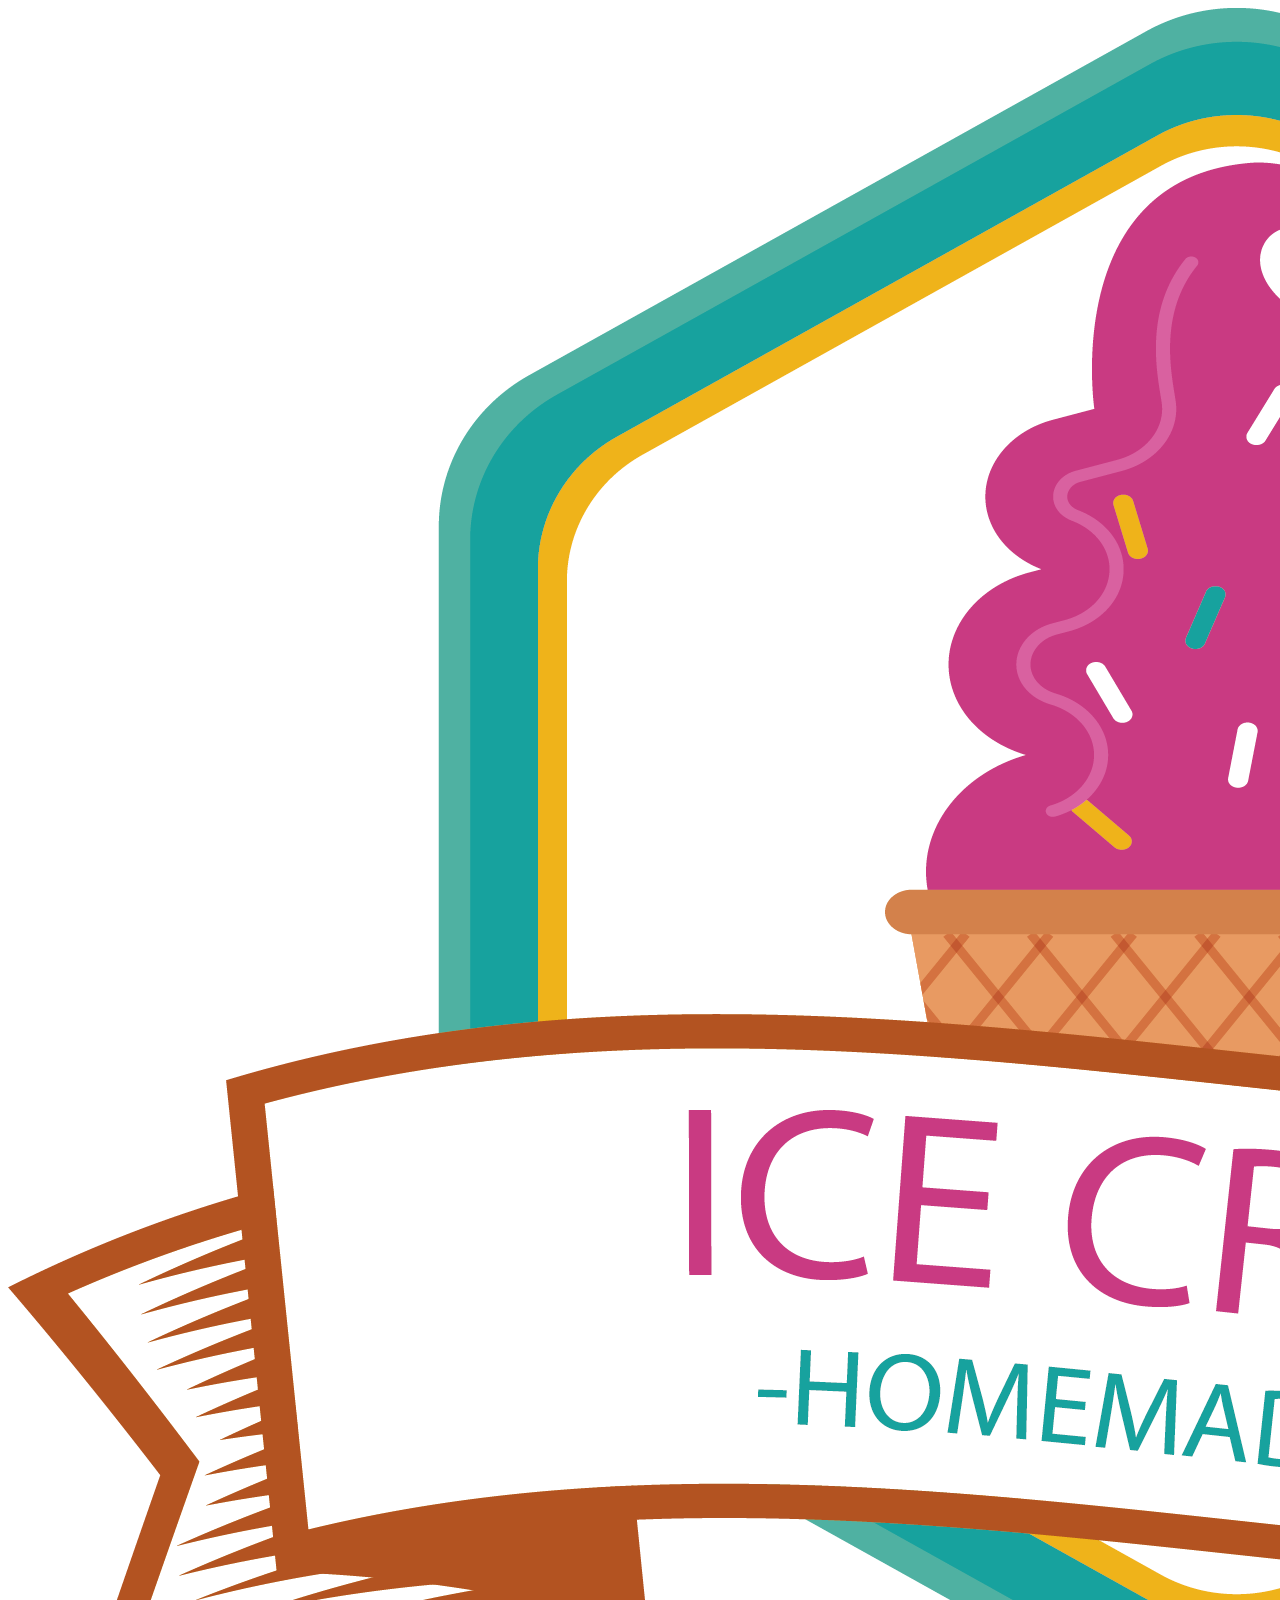
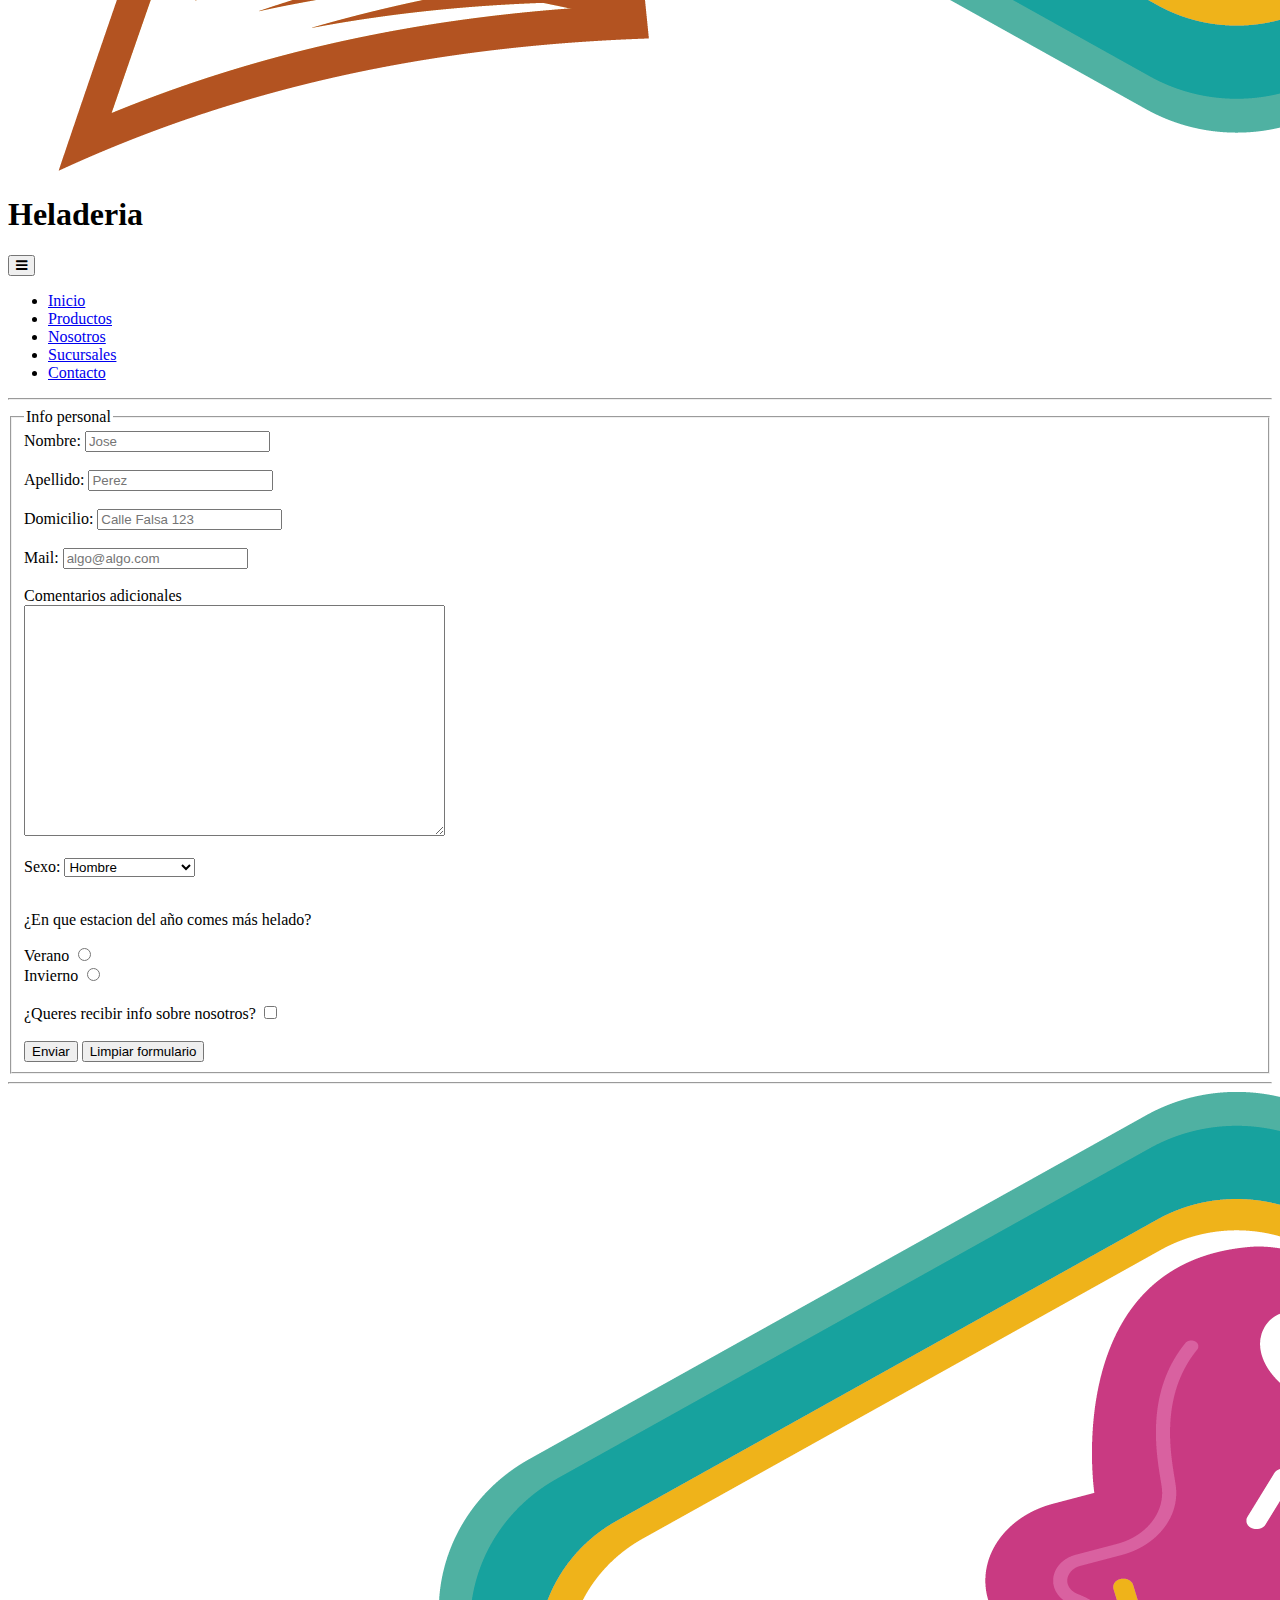
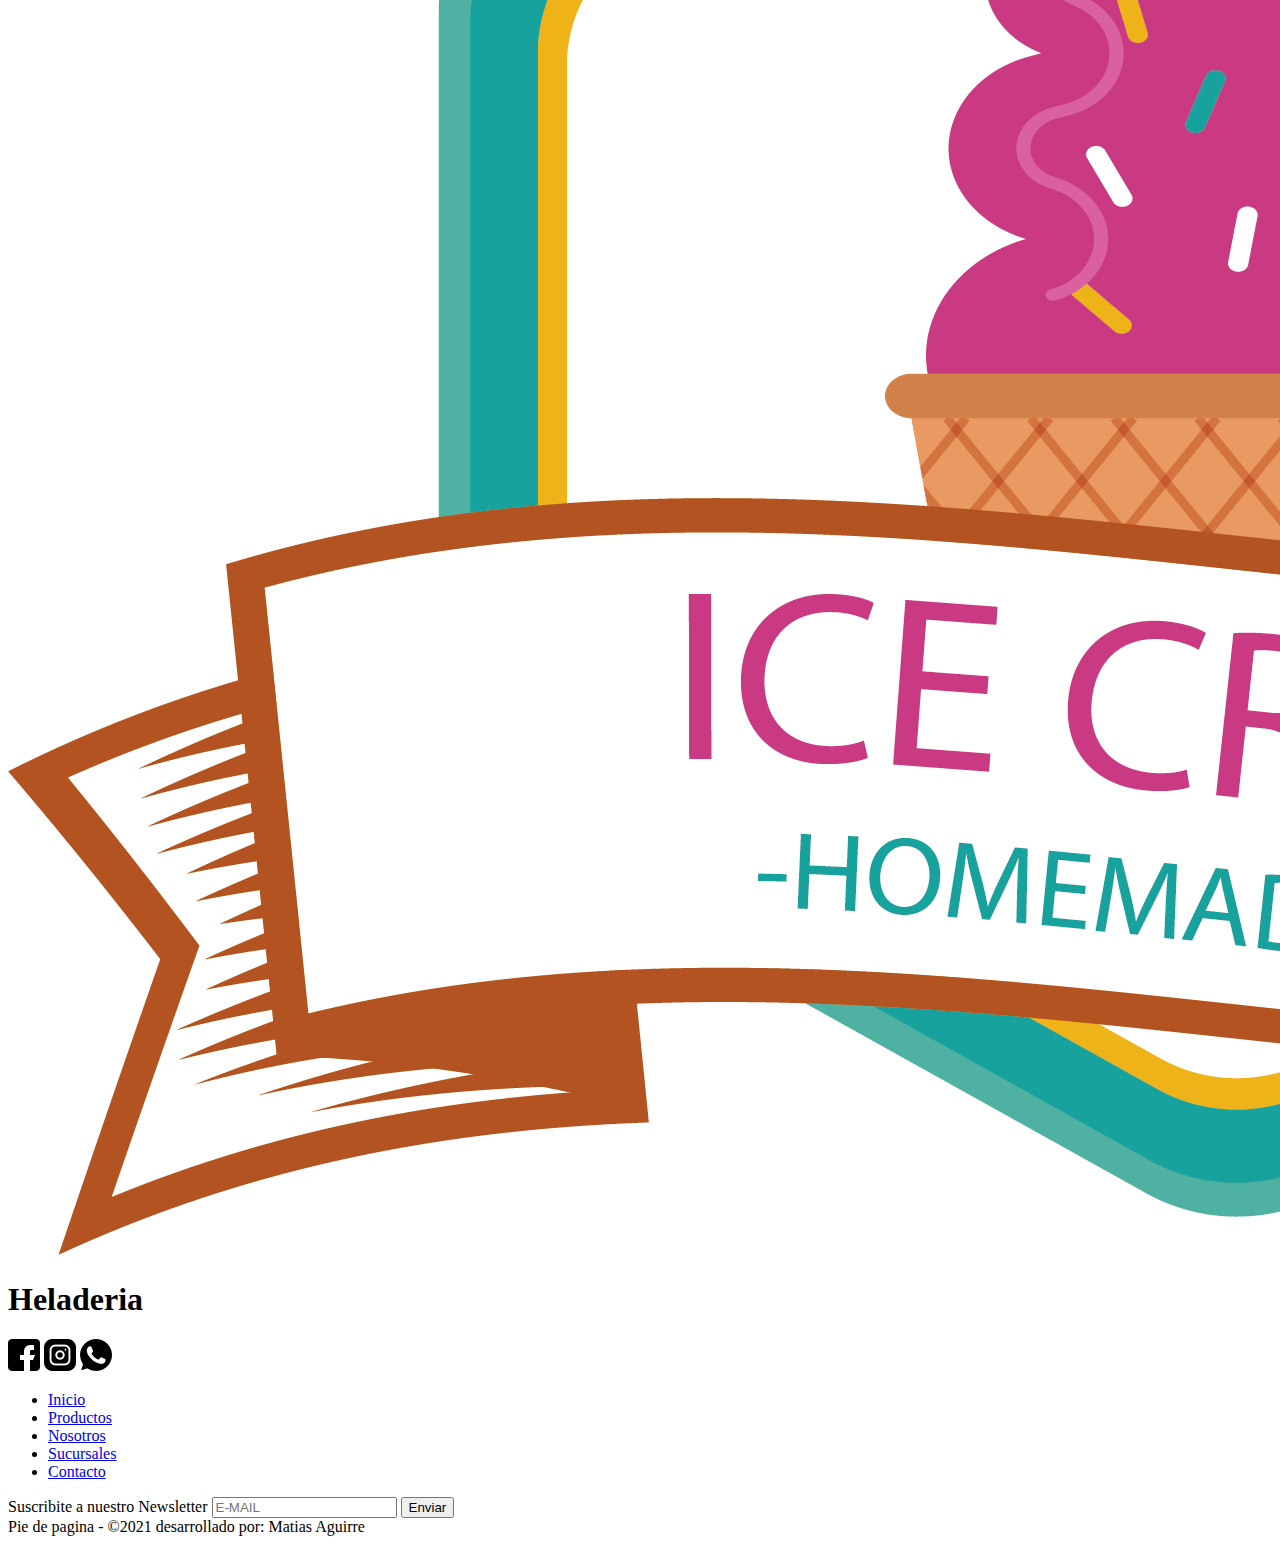
==== pages/contacto.html @ c1dc2645 "proyecto con bootstrap" ====
<!DOCTYPE html>
<html lang="es">
<head>
    <meta charset="UTF-8">
    <meta http-equiv="X-UA-Compatible" content="IE=edge">
    <meta name="viewport" content="width=device-width, initial-scale=1.0">
    <link rel="shortcut icon" href="../assets/icon.png" type="image/x-icon">
    <link rel="stylesheet" href="../styles/style.css">
    <link rel="stylesheet" href="https://maxcdn.bootstrapcdn.com/font-awesome/4.7.0/css/font-awesome.min.css">

    <title>Contacto</title>
</head>
<body>
    
    <header id="inicio">
        <div class="logo">
          <img
            src="../assets/logo_heladeria.png"
            alt="logo"
            class="cabecera__logo"
          />
          <h1 class="cabecera__titulo">Heladeria</h1>
        </div>

        <button class="botonMenu">
          <i class="fa fa-bars"></i>
        </button>
  
        <nav class="cabecera__menu">
          <ul class="cabecera__menu__lista">
            <li><a href="../index.html">Inicio</a></li>
            <li><a href="productos.html">Productos</a></li>
            <li><a href="nosotros.html">Nosotros</a></li>
            <li><a href="sucursales.html">Sucursales</a></li>
            <li><a href="contacto.html">Contacto</a></li>
          </ul>
        </nav>
      </header>
    <hr>

    <form action="">
        <Fieldset> <!--Recuadro-->
            <legend>Info personal</legend> <!--Titulo-->
            <div>
                <label for="nombre">Nombre: </label>
                <input type="text" name="nombre" placeholder="Jose"> 
            </div>
            <br>

            <div>
                <label for="apellido">Apellido: </label>
                <input type="text" name="apellido" placeholder="Perez"> 
            </div>
            <br>
        
            <div>
                <label for="domicilio">Domicilio: </label>
                <input type="text" name="domicilio" placeholder="Calle Falsa 123"> 
            </div>
            <br>

            <div>
                <label for="mail">Mail: </label>
                <input type="mail" name="mail" placeholder="algo@algo.com"> 
            </div>
            <br>
    
            <div>
                <label for="comentarios">Comentarios adicionales </label> <br>
                <textarea name="comentarios" id="" cols="50" rows="15"></textarea> 
            </div>
            <br>
    
            <div>
                <label for="">Sexo:</label>
                <select name="Sexo" id="">
                    <option value="H">Hombre</option>
                    <option value="M">Mujer</option>
                    <option value="NB">Prefiero no decirlo</option>
                </select> 
            </div>
            <br>

            </div>
            <p>¿En que estacion del año comes más helado?</p>
                <div>Verano
                    <input type="radio" name="verano" value="Verano">
                </div>
                <div>Invierno
                    <input type="radio" name="invierno" value="Invierno">
                </div>
            </div>
            <br>


            <div>¿Queres recibir info sobre nosotros?
				<input type="checkbox" name="acepta" value="1">
            </div>
            <br>

            <div>
                <input type="submit" value="Enviar">
                <input type="reset" value="Limpiar formulario">
            </div>
        </Fieldset>
        <hr>
    

        <footer class="pie">
            <div class="logo">
              <img src="../assets/logo_heladeria.png" alt="logo" class="pie__img" />
              <h1 class="pie__titulo">Heladeria</h1>
            </div>
      
            <div class="pie__redes">
              <img src="../assets/facebook.png" alt="facebook" class="imgRedes" />
              <img src="../assets/instagram.png" alt="instagram" class="imgRedes" />
              <img src="../assets/whatsapp.png" alt="wspp" class="imgRedes" />
            </div>
      
            <nav class="pie__menu">
              <ul class="pie__menu__lista">
                <li><a href="../index.html">Inicio</a></li>
                <li><a href="productos.html">Productos</a></li>
                <li><a href="nosotros.html">Nosotros</a></li>
                <li><a href="sucursales.html">Sucursales</a></li>
                <li><a href="contacto.html">Contacto</a></li>
              </ul>
            </nav>
          </footer>
      
          <div class="pie__secundario">
            <div class="pie__suscripcion">
              <span>Suscribite a nuestro Newsletter</span>
              <input type="mail" placeholder="E-MAIL" />
              <button type="submit">Enviar</button>
            </div>
            Pie de pagina - &copy;2021 desarrollado por: Matias Aguirre
          </div>
</body>
</html>
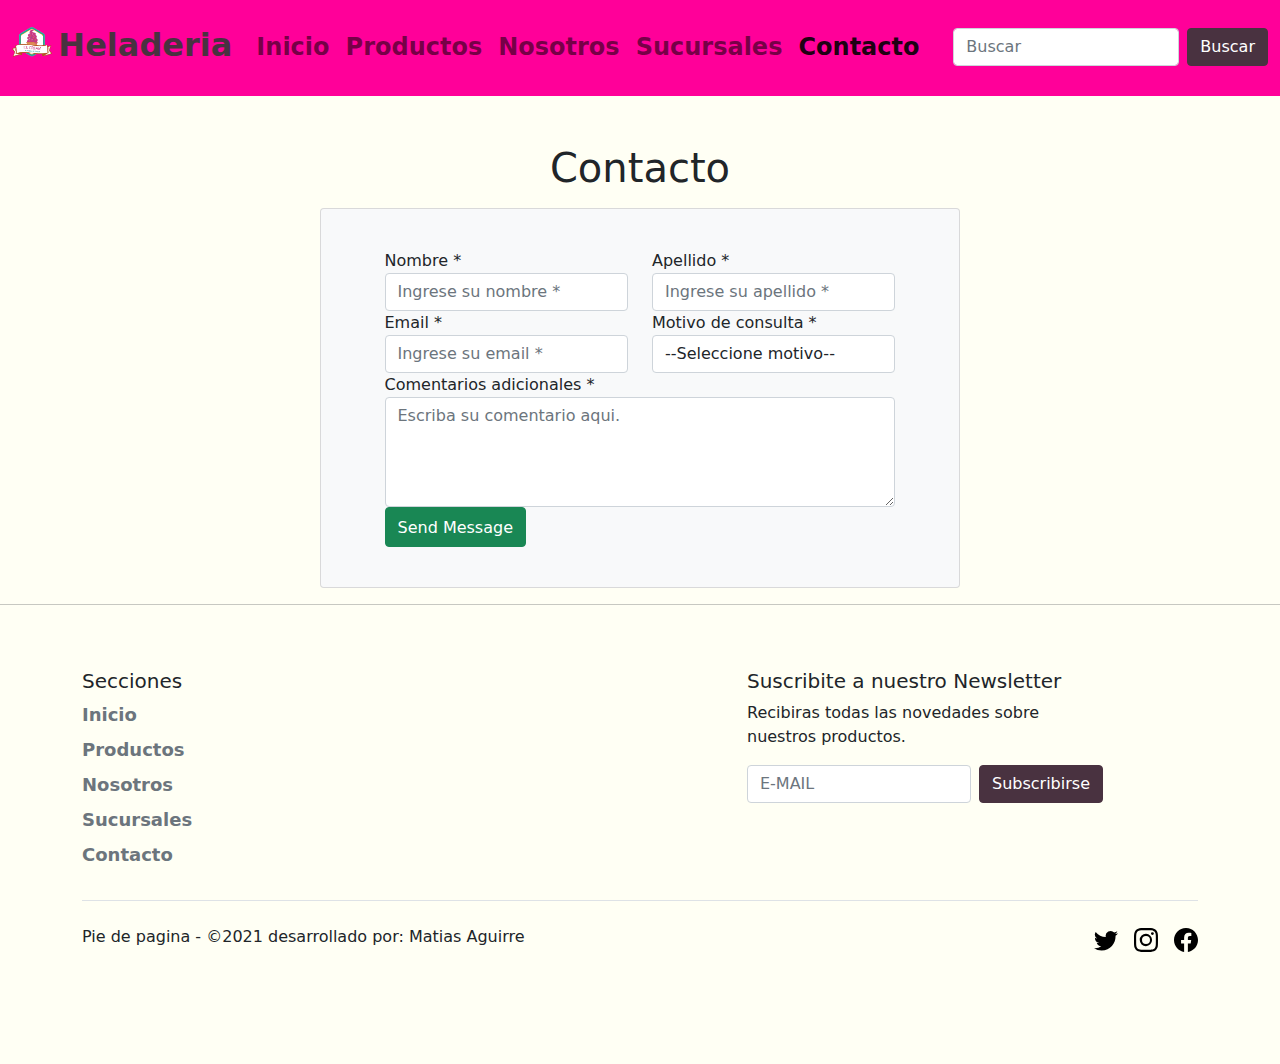
==== commit 5b08f973: "estilos en paginas secundarias para reentrega" ====
--- a/pages/contacto.html
+++ b/pages/contacto.html
@@ -1,141 +1,294 @@
 <!DOCTYPE html>
 <html lang="es">
-<head>
-    <meta charset="UTF-8">
-    <meta http-equiv="X-UA-Compatible" content="IE=edge">
-    <meta name="viewport" content="width=device-width, initial-scale=1.0">
-    <link rel="shortcut icon" href="../assets/icon.png" type="image/x-icon">
-    <link rel="stylesheet" href="../styles/style.css">
-    <link rel="stylesheet" href="https://maxcdn.bootstrapcdn.com/font-awesome/4.7.0/css/font-awesome.min.css">
-
+  <head>
+    <meta charset="UTF-8" />
+    <meta http-equiv="X-UA-Compatible" content="IE=edge" />
+    <meta name="viewport" content="width=device-width, initial-scale=1.0" />
+    <link rel="shortcut icon" href="../assets/icon.png" type="image/x-icon" />
+    <link rel="stylesheet" href="../css/estilos.css" />
     <title>Contacto</title>
-</head>
-<body>
+  </head>
+  <body>
+    <svg xmlns="http://www.w3.org/2000/svg" style="display: none">
+      <symbol id="facebook" viewBox="0 0 16 16">
+        <path
+          d="M16 8.049c0-4.446-3.582-8.05-8-8.05C3.58 0-.002 3.603-.002 8.05c0 4.017 2.926 7.347 6.75 7.951v-5.625h-2.03V8.05H6.75V6.275c0-2.017 1.195-3.131 3.022-3.131.876 0 1.791.157 1.791.157v1.98h-1.009c-.993 0-1.303.621-1.303 1.258v1.51h2.218l-.354 2.326H9.25V16c3.824-.604 6.75-3.934 6.75-7.951z"
+        ></path>
+      </symbol>
+      <symbol id="instagram" viewBox="0 0 16 16">
+        <path
+          d="M8 0C5.829 0 5.556.01 4.703.048 3.85.088 3.269.222 2.76.42a3.917 3.917 0 0 0-1.417.923A3.927 3.927 0 0 0 .42 2.76C.222 3.268.087 3.85.048 4.7.01 5.555 0 5.827 0 8.001c0 2.172.01 2.444.048 3.297.04.852.174 1.433.372 1.942.205.526.478.972.923 1.417.444.445.89.719 1.416.923.51.198 1.09.333 1.942.372C5.555 15.99 5.827 16 8 16s2.444-.01 3.298-.048c.851-.04 1.434-.174 1.943-.372a3.916 3.916 0 0 0 1.416-.923c.445-.445.718-.891.923-1.417.197-.509.332-1.09.372-1.942C15.99 10.445 16 10.173 16 8s-.01-2.445-.048-3.299c-.04-.851-.175-1.433-.372-1.941a3.926 3.926 0 0 0-.923-1.417A3.911 3.911 0 0 0 13.24.42c-.51-.198-1.092-.333-1.943-.372C10.443.01 10.172 0 7.998 0h.003zm-.717 1.442h.718c2.136 0 2.389.007 3.232.046.78.035 1.204.166 1.486.275.373.145.64.319.92.599.28.28.453.546.598.92.11.281.24.705.275 1.485.039.843.047 1.096.047 3.231s-.008 2.389-.047 3.232c-.035.78-.166 1.203-.275 1.485a2.47 2.47 0 0 1-.599.919c-.28.28-.546.453-.92.598-.28.11-.704.24-1.485.276-.843.038-1.096.047-3.232.047s-2.39-.009-3.233-.047c-.78-.036-1.203-.166-1.485-.276a2.478 2.478 0 0 1-.92-.598 2.48 2.48 0 0 1-.6-.92c-.109-.281-.24-.705-.275-1.485-.038-.843-.046-1.096-.046-3.233 0-2.136.008-2.388.046-3.231.036-.78.166-1.204.276-1.486.145-.373.319-.64.599-.92.28-.28.546-.453.92-.598.282-.11.705-.24 1.485-.276.738-.034 1.024-.044 2.515-.045v.002zm4.988 1.328a.96.96 0 1 0 0 1.92.96.96 0 0 0 0-1.92zm-4.27 1.122a4.109 4.109 0 1 0 0 8.217 4.109 4.109 0 0 0 0-8.217zm0 1.441a2.667 2.667 0 1 1 0 5.334 2.667 2.667 0 0 1 0-5.334z"
+        ></path>
+      </symbol>
+      <symbol id="twitter" viewBox="0 0 16 16">
+        <path
+          d="M5.026 15c6.038 0 9.341-5.003 9.341-9.334 0-.14 0-.282-.006-.422A6.685 6.685 0 0 0 16 3.542a6.658 6.658 0 0 1-1.889.518 3.301 3.301 0 0 0 1.447-1.817 6.533 6.533 0 0 1-2.087.793A3.286 3.286 0 0 0 7.875 6.03a9.325 9.325 0 0 1-6.767-3.429 3.289 3.289 0 0 0 1.018 4.382A3.323 3.323 0 0 1 .64 6.575v.045a3.288 3.288 0 0 0 2.632 3.218 3.203 3.203 0 0 1-.865.115 3.23 3.23 0 0 1-.614-.057 3.283 3.283 0 0 0 3.067 2.277A6.588 6.588 0 0 1 .78 13.58a6.32 6.32 0 0 1-.78-.045A9.344 9.344 0 0 0 5.026 15z"
+        ></path>
+      </symbol>
+    </svg>
+
+    <!-- INICIO HEADER -->
+    <header id="cabecera">
+      <nav
+        class="navbar navbar-expand-lg navbar-light bg-primary border-3 border-bottom border-primary"
+        id="menu"
+      >
+        <div class="container-fluid">
+          <a class="navbar-brand pb-2" href="../index.html">
+            <img
+              src="../assets/logo_heladeria.png"
+              alt="logo"
+              width="40"
+              height="34"
+              class="d-inline-block align-text-bottom mb-lg-1 pt-1"
+            />
+            <p class="d-inline fs-2 text-secondary fw-bold">Heladeria</p>
+          </a>
+          <button
+            class="navbar-toggler"
+            type="button"
+            data-bs-toggle="collapse"
+            data-bs-target="#navbarSupportedContent"
+            aria-controls="navbarSupportedContent"
+            aria-expanded="false"
+            aria-label="Toggle navigation"
+          >
+            <span class="navbar-toggler-icon"></span>
+          </button>
+          <div
+            class="collapse navbar-collapse bg-primary"
+            id="navbarSupportedContent"
+          >
+            <ul class="navbar-nav me-auto mb-2 mb-lg-0">
+              <li class="nav-item">
+                <a class="nav-link" aria-current="page" href="../index.html"
+                  >Inicio</a
+                >
+              </li>
+              <li class="nav-item">
+                <a class="nav-link" href="productos.html">Productos</a>
+              </li>
+              <li class="nav-item">
+                <a class="nav-link" href="nosotros.html">Nosotros</a>
+              </li>
+              <li class="nav-item">
+                <a class="nav-link" href="sucursales.html">Sucursales</a>
+              </li>
+              <li class="nav-item">
+                <a class="nav-link active" href="contacto.html">Contacto</a>
+              </li>
+            </ul>
+            <form class="d-flex">
+              <input
+                class="form-control me-2"
+                type="Buscar"
+                placeholder="Buscar"
+                aria-label="Buscar"
+              />
+              <button class="btn btn-secondary" type="submit">Buscar</button>
+            </form>
+          </div>
+        </div>
+      </nav>
+    </header>
+    <!-- FIN HEADER -->
+
+    <div class="container">
+      <div class="text-center mt-5">
+        <h1>Contacto</h1>
+      </div>
+      <div class="row">
+        <div class="col-lg-7 mx-auto">
+          <div class="card mt-2 mx-auto p-4 bg-light">
+            <div class="card-body bg-light">
+              <div class="container">
+                <form id="contact-form" role="form">
+                  <div class="controls">
+                    <div class="row">
+                      <div class="col-md-6">
+                        <div class="form-group">
+                          <label for="form_name">Nombre *</label>
+                          <input
+                            type="text"
+                            name="name"
+                            class="form-control"
+                            placeholder="Ingrese su nombre *"
+                            required="required"
+                            data-error="Nombre es requerido."
+                          />
+                        </div>
+                      </div>
+                      <div class="col-md-6">
+                        <div class="form-group">
+                          <label for="form_lastname">Apellido *</label>
+                          <input
+                            type="text"
+                            name="surname"
+                            class="form-control"
+                            placeholder="Ingrese su apellido *"
+                            required="required"
+                            data-error="Apellido es requerido."
+                          />
+                        </div>
+                      </div>
+                    </div>
+                    <div class="row">
+                      <div class="col-md-6">
+                        <div class="form-group">
+                          <label for="form_email">Email *</label>
+                          <input
+                            type="email"
+                            name="email"
+                            class="form-control"
+                            placeholder="Ingrese su email *"
+                            required="required"
+                            data-error="Email valido es requerido."
+                          />
+                        </div>
+                      </div>
+                      <div class="col-md-6">
+                        <div class="form-group">
+                          <label for="form_need"
+                            >Motivo de consulta *</label
+                          >
+                          <select
+                            name="need"
+                            class="form-control"
+                            required="required"
+                            data-error="Espicifique el motivo de su consulta."
+                          >
+                            <option value="" selected disabled>
+                              --Seleccione motivo--
+                            </option>
+                            <option>Productos</option>
+                            <option>Reclamos</option>
+                            <option>Comentarios sobre los productos</option>
+                            <option>Other</option>
+                          </select>
+                        </div>
+                      </div>
+                    </div>
+                    <div class="row">
+                      <div class="col-md-12">
+                        <div class="form-group">
+                          <label for="form_message">Comentarios adicionales *</label>
+                          <textarea
+                            name="message"
+                            class="form-control"
+                            placeholder="Escriba su comentario aqui."
+                            rows="4"
+                            required="required"
+                            data-error="Por favor, deje su mensaje."
+                          ></textarea>
+                        </div>
+                      </div>
+                      <div class="col-md-12">
+                        <input
+                          type="submit"
+                          class="btn btn-success btn-send pt-2 btn-block"
+                          value="Send Message"
+                        />
+                      </div>
+                    </div>
+                  </div>
+                </form>
+              </div>
+            </div>
+          </div>
+          <!-- /.8 -->
+        </div>
+        <!-- /.row-->
+      </div>
+    </div>
     
-    <header id="inicio">
-        <div class="logo">
-          <img
-            src="../assets/logo_heladeria.png"
-            alt="logo"
-            class="cabecera__logo"
-          />
-          <h1 class="cabecera__titulo">Heladeria</h1>
-        </div>
-
-        <button class="botonMenu">
-          <i class="fa fa-bars"></i>
-        </button>
-  
-        <nav class="cabecera__menu">
-          <ul class="cabecera__menu__lista">
-            <li><a href="../index.html">Inicio</a></li>
-            <li><a href="productos.html">Productos</a></li>
-            <li><a href="nosotros.html">Nosotros</a></li>
-            <li><a href="sucursales.html">Sucursales</a></li>
-            <li><a href="contacto.html">Contacto</a></li>
+    <hr>
+
+    <!-- INICIO FOOTER -->
+    <div class="container">
+      <footer class="py-5" id="pie">
+        <div class="row">
+          <div class="col-6">
+            <h5>Secciones</h5>
+            <ul class="nav flex-column">
+              <li class="nav-item mb-2">
+                <a href="../index.html" class="nav-link p-0 text-muted"
+                  >Inicio</a
+                >
+              </li>
+              <li class="nav-item mb-2">
+                <a href="productos.html" class="nav-link p-0 text-muted"
+                  >Productos</a
+                >
+              </li>
+              <li class="nav-item mb-2">
+                <a href="nosotros.html" class="nav-link p-0 text-muted"
+                  >Nosotros</a
+                >
+              </li>
+              <li class="nav-item mb-2">
+                <a href="sucursales.html" class="nav-link p-0 text-muted"
+                  >Sucursales</a
+                >
+              </li>
+              <li class="nav-item mb-2">
+                <a href="contacto.html" class="nav-link p-0 text-muted"
+                  >Contacto</a
+                >
+              </li>
+            </ul>
+          </div>
+
+          <div class="col-4 offset-1">
+            <form>
+              <h5>Suscribite a nuestro Newsletter</h5>
+              <p>Recibiras todas las novedades sobre nuestros productos.</p>
+              <div class="d-flex w-100 gap-2">
+                <label for="newsletter1" class="visually-hidden"
+                  >Email address</label
+                >
+                <input
+                  id="newsletter1"
+                  type="text"
+                  class="form-control"
+                  placeholder="E-MAIL"
+                />
+                <button class="btn btn-secondary" type="button">
+                  Subscribirse
+                </button>
+              </div>
+            </form>
+          </div>
+        </div>
+
+        <div class="d-flex justify-content-between py-4 my-4 border-top">
+          <p>Pie de pagina - &copy;2021 desarrollado por: Matias Aguirre</p>
+
+          <ul class="list-unstyled d-flex">
+            <li class="ms-3">
+              <a class="link-dark" href="#"
+                ><svg class="bi" width="24" height="24">
+                  <use xlink:href="#twitter" /></svg
+              ></a>
+            </li>
+            <li class="ms-3">
+              <a class="link-dark" href="#"
+                ><svg class="bi" width="24" height="24">
+                  <use xlink:href="#instagram" /></svg
+              ></a>
+            </li>
+            <li class="ms-3">
+              <a class="link-dark" href="#"
+                ><svg class="bi" width="24" height="24">
+                  <use xlink:href="#facebook" /></svg
+              ></a>
+            </li>
           </ul>
-        </nav>
-      </header>
-    <hr>
-
-    <form action="">
-        <Fieldset> <!--Recuadro-->
-            <legend>Info personal</legend> <!--Titulo-->
-            <div>
-                <label for="nombre">Nombre: </label>
-                <input type="text" name="nombre" placeholder="Jose"> 
-            </div>
-            <br>
-
-            <div>
-                <label for="apellido">Apellido: </label>
-                <input type="text" name="apellido" placeholder="Perez"> 
-            </div>
-            <br>
-        
-            <div>
-                <label for="domicilio">Domicilio: </label>
-                <input type="text" name="domicilio" placeholder="Calle Falsa 123"> 
-            </div>
-            <br>
-
-            <div>
-                <label for="mail">Mail: </label>
-                <input type="mail" name="mail" placeholder="algo@algo.com"> 
-            </div>
-            <br>
-    
-            <div>
-                <label for="comentarios">Comentarios adicionales </label> <br>
-                <textarea name="comentarios" id="" cols="50" rows="15"></textarea> 
-            </div>
-            <br>
-    
-            <div>
-                <label for="">Sexo:</label>
-                <select name="Sexo" id="">
-                    <option value="H">Hombre</option>
-                    <option value="M">Mujer</option>
-                    <option value="NB">Prefiero no decirlo</option>
-                </select> 
-            </div>
-            <br>
-
-            </div>
-            <p>¿En que estacion del año comes más helado?</p>
-                <div>Verano
-                    <input type="radio" name="verano" value="Verano">
-                </div>
-                <div>Invierno
-                    <input type="radio" name="invierno" value="Invierno">
-                </div>
-            </div>
-            <br>
-
-
-            <div>¿Queres recibir info sobre nosotros?
-				<input type="checkbox" name="acepta" value="1">
-            </div>
-            <br>
-
-            <div>
-                <input type="submit" value="Enviar">
-                <input type="reset" value="Limpiar formulario">
-            </div>
-        </Fieldset>
-        <hr>
-    
-
-        <footer class="pie">
-            <div class="logo">
-              <img src="../assets/logo_heladeria.png" alt="logo" class="pie__img" />
-              <h1 class="pie__titulo">Heladeria</h1>
-            </div>
-      
-            <div class="pie__redes">
-              <img src="../assets/facebook.png" alt="facebook" class="imgRedes" />
-              <img src="../assets/instagram.png" alt="instagram" class="imgRedes" />
-              <img src="../assets/whatsapp.png" alt="wspp" class="imgRedes" />
-            </div>
-      
-            <nav class="pie__menu">
-              <ul class="pie__menu__lista">
-                <li><a href="../index.html">Inicio</a></li>
-                <li><a href="productos.html">Productos</a></li>
-                <li><a href="nosotros.html">Nosotros</a></li>
-                <li><a href="sucursales.html">Sucursales</a></li>
-                <li><a href="contacto.html">Contacto</a></li>
-              </ul>
-            </nav>
-          </footer>
-      
-          <div class="pie__secundario">
-            <div class="pie__suscripcion">
-              <span>Suscribite a nuestro Newsletter</span>
-              <input type="mail" placeholder="E-MAIL" />
-              <button type="submit">Enviar</button>
-            </div>
-            Pie de pagina - &copy;2021 desarrollado por: Matias Aguirre
-          </div>
-</body>
-</html>+        </div>
+      </footer>
+    </div>
+
+    <!-- FIN FOOTER -->
+
+    <script src="../lib/Bootstrap/dist/js/bootstrap.min.js"></script>
+  </body>
+</html>
--- a/css/estilos.css
+++ b/css/estilos.css
@@ -0,0 +1,12175 @@
+@charset "UTF-8";
+/* CAMBIO DE VARIABLES ORIGINALES DE BOOTSTRAP*/
+/* FIN CAMBIO DE VARIABLES ORIGINALES DE BOOTSTRAP*/
+/*!
+ * Bootstrap v5.1.3 (https://getbootstrap.com/)
+ * Copyright 2011-2021 The Bootstrap Authors
+ * Copyright 2011-2021 Twitter, Inc.
+ * Licensed under MIT (https://github.com/twbs/bootstrap/blob/main/LICENSE)
+ */
+@import url("https://fonts.googleapis.com/css2?family=Anton&display=swap");
+@import url("https://fonts.googleapis.com/css2?family=Josefin+Sans:ital,wght@1,100&display=swap");
+@import url("https://fonts.googleapis.com/css?family=Special+Elite");
+:root {
+  --bs-blue: #0d6efd;
+  --bs-indigo: #6610f2;
+  --bs-purple: #6f42c1;
+  --bs-pink: #d63384;
+  --bs-red: #dc3545;
+  --bs-orange: #fd7e14;
+  --bs-yellow: #ffc107;
+  --bs-green: #198754;
+  --bs-teal: #20c997;
+  --bs-cyan: #0dcaf0;
+  --bs-white: #fff;
+  --bs-gray: #6c757d;
+  --bs-gray-dark: #343a40;
+  --bs-gray-100: #f8f9fa;
+  --bs-gray-200: #e9ecef;
+  --bs-gray-300: #dee2e6;
+  --bs-gray-400: #ced4da;
+  --bs-gray-500: #adb5bd;
+  --bs-gray-600: #6c757d;
+  --bs-gray-700: #495057;
+  --bs-gray-800: #343a40;
+  --bs-gray-900: #212529;
+  --bs-primary: #ff0099;
+  --bs-secondary: #493240;
+  --bs-success: #198754;
+  --bs-info: #0dcaf0;
+  --bs-warning: #ffc107;
+  --bs-danger: #dc3545;
+  --bs-light: #f8f9fa;
+  --bs-dark: #212529;
+  --bs-primary-rgb: 255, 0, 153;
+  --bs-secondary-rgb: 73, 50, 64;
+  --bs-success-rgb: 25, 135, 84;
+  --bs-info-rgb: 13, 202, 240;
+  --bs-warning-rgb: 255, 193, 7;
+  --bs-danger-rgb: 220, 53, 69;
+  --bs-light-rgb: 248, 249, 250;
+  --bs-dark-rgb: 33, 37, 41;
+  --bs-white-rgb: 255, 255, 255;
+  --bs-black-rgb: 0, 0, 0;
+  --bs-body-color-rgb: 33, 37, 41;
+  --bs-body-bg-rgb: 255, 255, 255;
+  --bs-font-sans-serif: system-ui, -apple-system, "Segoe UI", Roboto, "Helvetica Neue", Arial, "Noto Sans", "Liberation Sans", sans-serif, "Apple Color Emoji", "Segoe UI Emoji", "Segoe UI Symbol", "Noto Color Emoji";
+  --bs-font-monospace: SFMono-Regular, Menlo, Monaco, Consolas, "Liberation Mono", "Courier New", monospace;
+  --bs-gradient: linear-gradient(180deg, rgba(255, 255, 255, 0.15), rgba(255, 255, 255, 0));
+  --bs-body-font-family: var(--bs-font-sans-serif);
+  --bs-body-font-size: 1rem;
+  --bs-body-font-weight: 400;
+  --bs-body-line-height: 1.5;
+  --bs-body-color: #212529;
+  --bs-body-bg: #fff;
+}
+
+*,
+*::before,
+*::after {
+  -webkit-box-sizing: border-box;
+          box-sizing: border-box;
+}
+
+@media (prefers-reduced-motion: no-preference) {
+  :root {
+    scroll-behavior: smooth;
+  }
+}
+
+body {
+  margin: 0;
+  font-family: var(--bs-body-font-family);
+  font-size: var(--bs-body-font-size);
+  font-weight: var(--bs-body-font-weight);
+  line-height: var(--bs-body-line-height);
+  color: var(--bs-body-color);
+  text-align: var(--bs-body-text-align);
+  background-color: var(--bs-body-bg);
+  -webkit-text-size-adjust: 100%;
+  -webkit-tap-highlight-color: rgba(0, 0, 0, 0);
+}
+
+hr {
+  margin: 1rem 0;
+  color: inherit;
+  background-color: currentColor;
+  border: 0;
+  opacity: 0.25;
+}
+
+hr:not([size]) {
+  height: 1px;
+}
+
+h1, .h1, h2, .h2, h3, .h3, h4, .h4, h5, .h5, h6, .h6 {
+  margin-top: 0;
+  margin-bottom: 0.5rem;
+  font-weight: 500;
+  line-height: 1.2;
+}
+
+h1, .h1 {
+  font-size: calc(1.375rem + 1.5vw);
+}
+
+@media (min-width: 1200px) {
+  h1, .h1 {
+    font-size: 2.5rem;
+  }
+}
+
+h2, .h2 {
+  font-size: calc(1.325rem + 0.9vw);
+}
+
+@media (min-width: 1200px) {
+  h2, .h2 {
+    font-size: 2rem;
+  }
+}
+
+h3, .h3 {
+  font-size: calc(1.3rem + 0.6vw);
+}
+
+@media (min-width: 1200px) {
+  h3, .h3 {
+    font-size: 1.75rem;
+  }
+}
+
+h4, .h4 {
+  font-size: calc(1.275rem + 0.3vw);
+}
+
+@media (min-width: 1200px) {
+  h4, .h4 {
+    font-size: 1.5rem;
+  }
+}
+
+h5, .h5 {
+  font-size: 1.25rem;
+}
+
+h6, .h6 {
+  font-size: 1rem;
+}
+
+p {
+  margin-top: 0;
+  margin-bottom: 1rem;
+}
+
+abbr[title],
+abbr[data-bs-original-title] {
+  -webkit-text-decoration: underline dotted;
+          text-decoration: underline dotted;
+  cursor: help;
+  text-decoration-skip-ink: none;
+}
+
+address {
+  margin-bottom: 1rem;
+  font-style: normal;
+  line-height: inherit;
+}
+
+ol,
+ul {
+  padding-left: 2rem;
+}
+
+ol,
+ul,
+dl {
+  margin-top: 0;
+  margin-bottom: 1rem;
+}
+
+ol ol,
+ul ul,
+ol ul,
+ul ol {
+  margin-bottom: 0;
+}
+
+dt {
+  font-weight: 700;
+}
+
+dd {
+  margin-bottom: .5rem;
+  margin-left: 0;
+}
+
+blockquote {
+  margin: 0 0 1rem;
+}
+
+b,
+strong {
+  font-weight: bolder;
+}
+
+small, .small {
+  font-size: 0.875em;
+}
+
+mark, .mark {
+  padding: 0.2em;
+  background-color: #fcf8e3;
+}
+
+sub,
+sup {
+  position: relative;
+  font-size: 0.75em;
+  line-height: 0;
+  vertical-align: baseline;
+}
+
+sub {
+  bottom: -.25em;
+}
+
+sup {
+  top: -.5em;
+}
+
+a {
+  color: #ff0099;
+  text-decoration: underline;
+}
+
+a:hover {
+  color: #cc007a;
+}
+
+a:not([href]):not([class]), a:not([href]):not([class]):hover {
+  color: inherit;
+  text-decoration: none;
+}
+
+pre,
+code,
+kbd,
+samp {
+  font-family: var(--bs-font-monospace);
+  font-size: 1em;
+  direction: ltr /* rtl:ignore */;
+  unicode-bidi: bidi-override;
+}
+
+pre {
+  display: block;
+  margin-top: 0;
+  margin-bottom: 1rem;
+  overflow: auto;
+  font-size: 0.875em;
+}
+
+pre code {
+  font-size: inherit;
+  color: inherit;
+  word-break: normal;
+}
+
+code {
+  font-size: 0.875em;
+  color: #d63384;
+  word-wrap: break-word;
+}
+
+a > code {
+  color: inherit;
+}
+
+kbd {
+  padding: 0.2rem 0.4rem;
+  font-size: 0.875em;
+  color: #fff;
+  background-color: #212529;
+  border-radius: 0.2rem;
+}
+
+kbd kbd {
+  padding: 0;
+  font-size: 1em;
+  font-weight: 700;
+}
+
+figure {
+  margin: 0 0 1rem;
+}
+
+img,
+svg {
+  vertical-align: middle;
+}
+
+table {
+  caption-side: bottom;
+  border-collapse: collapse;
+}
+
+caption {
+  padding-top: 0.5rem;
+  padding-bottom: 0.5rem;
+  color: #6c757d;
+  text-align: left;
+}
+
+th {
+  text-align: inherit;
+  text-align: -webkit-match-parent;
+}
+
+thead,
+tbody,
+tfoot,
+tr,
+td,
+th {
+  border-color: inherit;
+  border-style: solid;
+  border-width: 0;
+}
+
+label {
+  display: inline-block;
+}
+
+button {
+  border-radius: 0;
+}
+
+button:focus:not(:focus-visible) {
+  outline: 0;
+}
+
+input,
+button,
+select,
+optgroup,
+textarea {
+  margin: 0;
+  font-family: inherit;
+  font-size: inherit;
+  line-height: inherit;
+}
+
+button,
+select {
+  text-transform: none;
+}
+
+[role="button"] {
+  cursor: pointer;
+}
+
+select {
+  word-wrap: normal;
+}
+
+select:disabled {
+  opacity: 1;
+}
+
+[list]::-webkit-calendar-picker-indicator {
+  display: none;
+}
+
+button,
+[type="button"],
+[type="reset"],
+[type="submit"] {
+  -webkit-appearance: button;
+}
+
+button:not(:disabled),
+[type="button"]:not(:disabled),
+[type="reset"]:not(:disabled),
+[type="submit"]:not(:disabled) {
+  cursor: pointer;
+}
+
+::-moz-focus-inner {
+  padding: 0;
+  border-style: none;
+}
+
+textarea {
+  resize: vertical;
+}
+
+fieldset {
+  min-width: 0;
+  padding: 0;
+  margin: 0;
+  border: 0;
+}
+
+legend {
+  float: left;
+  width: 100%;
+  padding: 0;
+  margin-bottom: 0.5rem;
+  font-size: calc(1.275rem + 0.3vw);
+  line-height: inherit;
+}
+
+@media (min-width: 1200px) {
+  legend {
+    font-size: 1.5rem;
+  }
+}
+
+legend + * {
+  clear: left;
+}
+
+::-webkit-datetime-edit-fields-wrapper,
+::-webkit-datetime-edit-text,
+::-webkit-datetime-edit-minute,
+::-webkit-datetime-edit-hour-field,
+::-webkit-datetime-edit-day-field,
+::-webkit-datetime-edit-month-field,
+::-webkit-datetime-edit-year-field {
+  padding: 0;
+}
+
+::-webkit-inner-spin-button {
+  height: auto;
+}
+
+[type="search"] {
+  outline-offset: -2px;
+  -webkit-appearance: textfield;
+}
+
+/* rtl:raw:
+[type="tel"],
+[type="url"],
+[type="email"],
+[type="number"] {
+  direction: ltr;
+}
+*/
+::-webkit-search-decoration {
+  -webkit-appearance: none;
+}
+
+::-webkit-color-swatch-wrapper {
+  padding: 0;
+}
+
+::file-selector-button {
+  font: inherit;
+}
+
+::-webkit-file-upload-button {
+  font: inherit;
+  -webkit-appearance: button;
+}
+
+output {
+  display: inline-block;
+}
+
+iframe {
+  border: 0;
+}
+
+summary {
+  display: list-item;
+  cursor: pointer;
+}
+
+progress {
+  vertical-align: baseline;
+}
+
+[hidden] {
+  display: none !important;
+}
+
+.lead {
+  font-size: 1.25rem;
+  font-weight: 300;
+}
+
+.display-1 {
+  font-size: calc(1.625rem + 4.5vw);
+  font-weight: 300;
+  line-height: 1.2;
+}
+
+@media (min-width: 1200px) {
+  .display-1 {
+    font-size: 5rem;
+  }
+}
+
+.display-2 {
+  font-size: calc(1.575rem + 3.9vw);
+  font-weight: 300;
+  line-height: 1.2;
+}
+
+@media (min-width: 1200px) {
+  .display-2 {
+    font-size: 4.5rem;
+  }
+}
+
+.display-3 {
+  font-size: calc(1.525rem + 3.3vw);
+  font-weight: 300;
+  line-height: 1.2;
+}
+
+@media (min-width: 1200px) {
+  .display-3 {
+    font-size: 4rem;
+  }
+}
+
+.display-4 {
+  font-size: calc(1.475rem + 2.7vw);
+  font-weight: 300;
+  line-height: 1.2;
+}
+
+@media (min-width: 1200px) {
+  .display-4 {
+    font-size: 3.5rem;
+  }
+}
+
+.display-5 {
+  font-size: calc(1.425rem + 2.1vw);
+  font-weight: 300;
+  line-height: 1.2;
+}
+
+@media (min-width: 1200px) {
+  .display-5 {
+    font-size: 3rem;
+  }
+}
+
+.display-6 {
+  font-size: calc(1.375rem + 1.5vw);
+  font-weight: 300;
+  line-height: 1.2;
+}
+
+@media (min-width: 1200px) {
+  .display-6 {
+    font-size: 2.5rem;
+  }
+}
+
+.list-unstyled {
+  padding-left: 0;
+  list-style: none;
+}
+
+.list-inline {
+  padding-left: 0;
+  list-style: none;
+}
+
+.list-inline-item {
+  display: inline-block;
+}
+
+.list-inline-item:not(:last-child) {
+  margin-right: 0.5rem;
+}
+
+.initialism {
+  font-size: 0.875em;
+  text-transform: uppercase;
+}
+
+.blockquote {
+  margin-bottom: 1rem;
+  font-size: 1.25rem;
+}
+
+.blockquote > :last-child {
+  margin-bottom: 0;
+}
+
+.blockquote-footer {
+  margin-top: -1rem;
+  margin-bottom: 1rem;
+  font-size: 0.875em;
+  color: #6c757d;
+}
+
+.blockquote-footer::before {
+  content: "\2014\00A0";
+}
+
+.img-fluid {
+  max-width: 100%;
+  height: auto;
+}
+
+.img-thumbnail {
+  padding: 0.25rem;
+  background-color: #fff;
+  border: 1px solid #dee2e6;
+  border-radius: 0.25rem;
+  max-width: 100%;
+  height: auto;
+}
+
+.figure {
+  display: inline-block;
+}
+
+.figure-img {
+  margin-bottom: 0.5rem;
+  line-height: 1;
+}
+
+.figure-caption {
+  font-size: 0.875em;
+  color: #6c757d;
+}
+
+.container,
+.container-fluid,
+.container-sm,
+.container-md,
+.container-lg,
+.container-xl,
+.container-xxl {
+  width: 100%;
+  padding-right: var(--bs-gutter-x, 0.75rem);
+  padding-left: var(--bs-gutter-x, 0.75rem);
+  margin-right: auto;
+  margin-left: auto;
+}
+
+@media (min-width: 576px) {
+  .container, .container-sm {
+    max-width: 540px;
+  }
+}
+
+@media (min-width: 768px) {
+  .container, .container-sm, .container-md {
+    max-width: 720px;
+  }
+}
+
+@media (min-width: 992px) {
+  .container, .container-sm, .container-md, .container-lg {
+    max-width: 960px;
+  }
+}
+
+@media (min-width: 1200px) {
+  .container, .container-sm, .container-md, .container-lg, .container-xl {
+    max-width: 1140px;
+  }
+}
+
+@media (min-width: 1400px) {
+  .container, .container-sm, .container-md, .container-lg, .container-xl, .container-xxl {
+    max-width: 1320px;
+  }
+}
+
+.row {
+  --bs-gutter-x: 1.5rem;
+  --bs-gutter-y: 0;
+  display: -webkit-box;
+  display: -ms-flexbox;
+  display: flex;
+  -ms-flex-wrap: wrap;
+      flex-wrap: wrap;
+  margin-top: calc(-1 * var(--bs-gutter-y));
+  margin-right: calc(-.5 * var(--bs-gutter-x));
+  margin-left: calc(-.5 * var(--bs-gutter-x));
+}
+
+.row > * {
+  -ms-flex-negative: 0;
+      flex-shrink: 0;
+  width: 100%;
+  max-width: 100%;
+  padding-right: calc(var(--bs-gutter-x) * .5);
+  padding-left: calc(var(--bs-gutter-x) * .5);
+  margin-top: var(--bs-gutter-y);
+}
+
+.col {
+  -webkit-box-flex: 1;
+      -ms-flex: 1 0 0%;
+          flex: 1 0 0%;
+}
+
+.row-cols-auto > * {
+  -webkit-box-flex: 0;
+      -ms-flex: 0 0 auto;
+          flex: 0 0 auto;
+  width: auto;
+}
+
+.row-cols-1 > * {
+  -webkit-box-flex: 0;
+      -ms-flex: 0 0 auto;
+          flex: 0 0 auto;
+  width: 100%;
+}
+
+.row-cols-2 > * {
+  -webkit-box-flex: 0;
+      -ms-flex: 0 0 auto;
+          flex: 0 0 auto;
+  width: 50%;
+}
+
+.row-cols-3 > * {
+  -webkit-box-flex: 0;
+      -ms-flex: 0 0 auto;
+          flex: 0 0 auto;
+  width: 33.33333%;
+}
+
+.row-cols-4 > * {
+  -webkit-box-flex: 0;
+      -ms-flex: 0 0 auto;
+          flex: 0 0 auto;
+  width: 25%;
+}
+
+.row-cols-5 > * {
+  -webkit-box-flex: 0;
+      -ms-flex: 0 0 auto;
+          flex: 0 0 auto;
+  width: 20%;
+}
+
+.row-cols-6 > * {
+  -webkit-box-flex: 0;
+      -ms-flex: 0 0 auto;
+          flex: 0 0 auto;
+  width: 16.66667%;
+}
+
+.col-auto {
+  -webkit-box-flex: 0;
+      -ms-flex: 0 0 auto;
+          flex: 0 0 auto;
+  width: auto;
+}
+
+.col-1 {
+  -webkit-box-flex: 0;
+      -ms-flex: 0 0 auto;
+          flex: 0 0 auto;
+  width: 8.33333%;
+}
+
+.col-2 {
+  -webkit-box-flex: 0;
+      -ms-flex: 0 0 auto;
+          flex: 0 0 auto;
+  width: 16.66667%;
+}
+
+.col-3 {
+  -webkit-box-flex: 0;
+      -ms-flex: 0 0 auto;
+          flex: 0 0 auto;
+  width: 25%;
+}
+
+.col-4 {
+  -webkit-box-flex: 0;
+      -ms-flex: 0 0 auto;
+          flex: 0 0 auto;
+  width: 33.33333%;
+}
+
+.col-5 {
+  -webkit-box-flex: 0;
+      -ms-flex: 0 0 auto;
+          flex: 0 0 auto;
+  width: 41.66667%;
+}
+
+.col-6 {
+  -webkit-box-flex: 0;
+      -ms-flex: 0 0 auto;
+          flex: 0 0 auto;
+  width: 50%;
+}
+
+.col-7 {
+  -webkit-box-flex: 0;
+      -ms-flex: 0 0 auto;
+          flex: 0 0 auto;
+  width: 58.33333%;
+}
+
+.col-8 {
+  -webkit-box-flex: 0;
+      -ms-flex: 0 0 auto;
+          flex: 0 0 auto;
+  width: 66.66667%;
+}
+
+.col-9 {
+  -webkit-box-flex: 0;
+      -ms-flex: 0 0 auto;
+          flex: 0 0 auto;
+  width: 75%;
+}
+
+.col-10 {
+  -webkit-box-flex: 0;
+      -ms-flex: 0 0 auto;
+          flex: 0 0 auto;
+  width: 83.33333%;
+}
+
+.col-11 {
+  -webkit-box-flex: 0;
+      -ms-flex: 0 0 auto;
+          flex: 0 0 auto;
+  width: 91.66667%;
+}
+
+.col-12 {
+  -webkit-box-flex: 0;
+      -ms-flex: 0 0 auto;
+          flex: 0 0 auto;
+  width: 100%;
+}
+
+.offset-1 {
+  margin-left: 8.33333%;
+}
+
+.offset-2 {
+  margin-left: 16.66667%;
+}
+
+.offset-3 {
+  margin-left: 25%;
+}
+
+.offset-4 {
+  margin-left: 33.33333%;
+}
+
+.offset-5 {
+  margin-left: 41.66667%;
+}
+
+.offset-6 {
+  margin-left: 50%;
+}
+
+.offset-7 {
+  margin-left: 58.33333%;
+}
+
+.offset-8 {
+  margin-left: 66.66667%;
+}
+
+.offset-9 {
+  margin-left: 75%;
+}
+
+.offset-10 {
+  margin-left: 83.33333%;
+}
+
+.offset-11 {
+  margin-left: 91.66667%;
+}
+
+.g-0,
+.gx-0 {
+  --bs-gutter-x: 0;
+}
+
+.g-0,
+.gy-0 {
+  --bs-gutter-y: 0;
+}
+
+.g-1,
+.gx-1 {
+  --bs-gutter-x: 0.25rem;
+}
+
+.g-1,
+.gy-1 {
+  --bs-gutter-y: 0.25rem;
+}
+
+.g-2,
+.gx-2 {
+  --bs-gutter-x: 0.5rem;
+}
+
+.g-2,
+.gy-2 {
+  --bs-gutter-y: 0.5rem;
+}
+
+.g-3,
+.gx-3 {
+  --bs-gutter-x: 1rem;
+}
+
+.g-3,
+.gy-3 {
+  --bs-gutter-y: 1rem;
+}
+
+.g-4,
+.gx-4 {
+  --bs-gutter-x: 1.5rem;
+}
+
+.g-4,
+.gy-4 {
+  --bs-gutter-y: 1.5rem;
+}
+
+.g-5,
+.gx-5 {
+  --bs-gutter-x: 3rem;
+}
+
+.g-5,
+.gy-5 {
+  --bs-gutter-y: 3rem;
+}
+
+@media (min-width: 576px) {
+  .col-sm {
+    -webkit-box-flex: 1;
+        -ms-flex: 1 0 0%;
+            flex: 1 0 0%;
+  }
+  .row-cols-sm-auto > * {
+    -webkit-box-flex: 0;
+        -ms-flex: 0 0 auto;
+            flex: 0 0 auto;
+    width: auto;
+  }
+  .row-cols-sm-1 > * {
+    -webkit-box-flex: 0;
+        -ms-flex: 0 0 auto;
+            flex: 0 0 auto;
+    width: 100%;
+  }
+  .row-cols-sm-2 > * {
+    -webkit-box-flex: 0;
+        -ms-flex: 0 0 auto;
+            flex: 0 0 auto;
+    width: 50%;
+  }
+  .row-cols-sm-3 > * {
+    -webkit-box-flex: 0;
+        -ms-flex: 0 0 auto;
+            flex: 0 0 auto;
+    width: 33.33333%;
+  }
+  .row-cols-sm-4 > * {
+    -webkit-box-flex: 0;
+        -ms-flex: 0 0 auto;
+            flex: 0 0 auto;
+    width: 25%;
+  }
+  .row-cols-sm-5 > * {
+    -webkit-box-flex: 0;
+        -ms-flex: 0 0 auto;
+            flex: 0 0 auto;
+    width: 20%;
+  }
+  .row-cols-sm-6 > * {
+    -webkit-box-flex: 0;
+        -ms-flex: 0 0 auto;
+            flex: 0 0 auto;
+    width: 16.66667%;
+  }
+  .col-sm-auto {
+    -webkit-box-flex: 0;
+        -ms-flex: 0 0 auto;
+            flex: 0 0 auto;
+    width: auto;
+  }
+  .col-sm-1 {
+    -webkit-box-flex: 0;
+        -ms-flex: 0 0 auto;
+            flex: 0 0 auto;
+    width: 8.33333%;
+  }
+  .col-sm-2 {
+    -webkit-box-flex: 0;
+        -ms-flex: 0 0 auto;
+            flex: 0 0 auto;
+    width: 16.66667%;
+  }
+  .col-sm-3 {
+    -webkit-box-flex: 0;
+        -ms-flex: 0 0 auto;
+            flex: 0 0 auto;
+    width: 25%;
+  }
+  .col-sm-4 {
+    -webkit-box-flex: 0;
+        -ms-flex: 0 0 auto;
+            flex: 0 0 auto;
+    width: 33.33333%;
+  }
+  .col-sm-5 {
+    -webkit-box-flex: 0;
+        -ms-flex: 0 0 auto;
+            flex: 0 0 auto;
+    width: 41.66667%;
+  }
+  .col-sm-6 {
+    -webkit-box-flex: 0;
+        -ms-flex: 0 0 auto;
+            flex: 0 0 auto;
+    width: 50%;
+  }
+  .col-sm-7 {
+    -webkit-box-flex: 0;
+        -ms-flex: 0 0 auto;
+            flex: 0 0 auto;
+    width: 58.33333%;
+  }
+  .col-sm-8 {
+    -webkit-box-flex: 0;
+        -ms-flex: 0 0 auto;
+            flex: 0 0 auto;
+    width: 66.66667%;
+  }
+  .col-sm-9 {
+    -webkit-box-flex: 0;
+        -ms-flex: 0 0 auto;
+            flex: 0 0 auto;
+    width: 75%;
+  }
+  .col-sm-10 {
+    -webkit-box-flex: 0;
+        -ms-flex: 0 0 auto;
+            flex: 0 0 auto;
+    width: 83.33333%;
+  }
+  .col-sm-11 {
+    -webkit-box-flex: 0;
+        -ms-flex: 0 0 auto;
+            flex: 0 0 auto;
+    width: 91.66667%;
+  }
+  .col-sm-12 {
+    -webkit-box-flex: 0;
+        -ms-flex: 0 0 auto;
+            flex: 0 0 auto;
+    width: 100%;
+  }
+  .offset-sm-0 {
+    margin-left: 0;
+  }
+  .offset-sm-1 {
+    margin-left: 8.33333%;
+  }
+  .offset-sm-2 {
+    margin-left: 16.66667%;
+  }
+  .offset-sm-3 {
+    margin-left: 25%;
+  }
+  .offset-sm-4 {
+    margin-left: 33.33333%;
+  }
+  .offset-sm-5 {
+    margin-left: 41.66667%;
+  }
+  .offset-sm-6 {
+    margin-left: 50%;
+  }
+  .offset-sm-7 {
+    margin-left: 58.33333%;
+  }
+  .offset-sm-8 {
+    margin-left: 66.66667%;
+  }
+  .offset-sm-9 {
+    margin-left: 75%;
+  }
+  .offset-sm-10 {
+    margin-left: 83.33333%;
+  }
+  .offset-sm-11 {
+    margin-left: 91.66667%;
+  }
+  .g-sm-0,
+  .gx-sm-0 {
+    --bs-gutter-x: 0;
+  }
+  .g-sm-0,
+  .gy-sm-0 {
+    --bs-gutter-y: 0;
+  }
+  .g-sm-1,
+  .gx-sm-1 {
+    --bs-gutter-x: 0.25rem;
+  }
+  .g-sm-1,
+  .gy-sm-1 {
+    --bs-gutter-y: 0.25rem;
+  }
+  .g-sm-2,
+  .gx-sm-2 {
+    --bs-gutter-x: 0.5rem;
+  }
+  .g-sm-2,
+  .gy-sm-2 {
+    --bs-gutter-y: 0.5rem;
+  }
+  .g-sm-3,
+  .gx-sm-3 {
+    --bs-gutter-x: 1rem;
+  }
+  .g-sm-3,
+  .gy-sm-3 {
+    --bs-gutter-y: 1rem;
+  }
+  .g-sm-4,
+  .gx-sm-4 {
+    --bs-gutter-x: 1.5rem;
+  }
+  .g-sm-4,
+  .gy-sm-4 {
+    --bs-gutter-y: 1.5rem;
+  }
+  .g-sm-5,
+  .gx-sm-5 {
+    --bs-gutter-x: 3rem;
+  }
+  .g-sm-5,
+  .gy-sm-5 {
+    --bs-gutter-y: 3rem;
+  }
+}
+
+@media (min-width: 768px) {
+  .col-md {
+    -webkit-box-flex: 1;
+        -ms-flex: 1 0 0%;
+            flex: 1 0 0%;
+  }
+  .row-cols-md-auto > * {
+    -webkit-box-flex: 0;
+        -ms-flex: 0 0 auto;
+            flex: 0 0 auto;
+    width: auto;
+  }
+  .row-cols-md-1 > * {
+    -webkit-box-flex: 0;
+        -ms-flex: 0 0 auto;
+            flex: 0 0 auto;
+    width: 100%;
+  }
+  .row-cols-md-2 > * {
+    -webkit-box-flex: 0;
+        -ms-flex: 0 0 auto;
+            flex: 0 0 auto;
+    width: 50%;
+  }
+  .row-cols-md-3 > * {
+    -webkit-box-flex: 0;
+        -ms-flex: 0 0 auto;
+            flex: 0 0 auto;
+    width: 33.33333%;
+  }
+  .row-cols-md-4 > * {
+    -webkit-box-flex: 0;
+        -ms-flex: 0 0 auto;
+            flex: 0 0 auto;
+    width: 25%;
+  }
+  .row-cols-md-5 > * {
+    -webkit-box-flex: 0;
+        -ms-flex: 0 0 auto;
+            flex: 0 0 auto;
+    width: 20%;
+  }
+  .row-cols-md-6 > * {
+    -webkit-box-flex: 0;
+        -ms-flex: 0 0 auto;
+            flex: 0 0 auto;
+    width: 16.66667%;
+  }
+  .col-md-auto {
+    -webkit-box-flex: 0;
+        -ms-flex: 0 0 auto;
+            flex: 0 0 auto;
+    width: auto;
+  }
+  .col-md-1 {
+    -webkit-box-flex: 0;
+        -ms-flex: 0 0 auto;
+            flex: 0 0 auto;
+    width: 8.33333%;
+  }
+  .col-md-2 {
+    -webkit-box-flex: 0;
+        -ms-flex: 0 0 auto;
+            flex: 0 0 auto;
+    width: 16.66667%;
+  }
+  .col-md-3 {
+    -webkit-box-flex: 0;
+        -ms-flex: 0 0 auto;
+            flex: 0 0 auto;
+    width: 25%;
+  }
+  .col-md-4 {
+    -webkit-box-flex: 0;
+        -ms-flex: 0 0 auto;
+            flex: 0 0 auto;
+    width: 33.33333%;
+  }
+  .col-md-5 {
+    -webkit-box-flex: 0;
+        -ms-flex: 0 0 auto;
+            flex: 0 0 auto;
+    width: 41.66667%;
+  }
+  .col-md-6 {
+    -webkit-box-flex: 0;
+        -ms-flex: 0 0 auto;
+            flex: 0 0 auto;
+    width: 50%;
+  }
+  .col-md-7 {
+    -webkit-box-flex: 0;
+        -ms-flex: 0 0 auto;
+            flex: 0 0 auto;
+    width: 58.33333%;
+  }
+  .col-md-8 {
+    -webkit-box-flex: 0;
+        -ms-flex: 0 0 auto;
+            flex: 0 0 auto;
+    width: 66.66667%;
+  }
+  .col-md-9 {
+    -webkit-box-flex: 0;
+        -ms-flex: 0 0 auto;
+            flex: 0 0 auto;
+    width: 75%;
+  }
+  .col-md-10 {
+    -webkit-box-flex: 0;
+        -ms-flex: 0 0 auto;
+            flex: 0 0 auto;
+    width: 83.33333%;
+  }
+  .col-md-11 {
+    -webkit-box-flex: 0;
+        -ms-flex: 0 0 auto;
+            flex: 0 0 auto;
+    width: 91.66667%;
+  }
+  .col-md-12 {
+    -webkit-box-flex: 0;
+        -ms-flex: 0 0 auto;
+            flex: 0 0 auto;
+    width: 100%;
+  }
+  .offset-md-0 {
+    margin-left: 0;
+  }
+  .offset-md-1 {
+    margin-left: 8.33333%;
+  }
+  .offset-md-2 {
+    margin-left: 16.66667%;
+  }
+  .offset-md-3 {
+    margin-left: 25%;
+  }
+  .offset-md-4 {
+    margin-left: 33.33333%;
+  }
+  .offset-md-5 {
+    margin-left: 41.66667%;
+  }
+  .offset-md-6 {
+    margin-left: 50%;
+  }
+  .offset-md-7 {
+    margin-left: 58.33333%;
+  }
+  .offset-md-8 {
+    margin-left: 66.66667%;
+  }
+  .offset-md-9 {
+    margin-left: 75%;
+  }
+  .offset-md-10 {
+    margin-left: 83.33333%;
+  }
+  .offset-md-11 {
+    margin-left: 91.66667%;
+  }
+  .g-md-0,
+  .gx-md-0 {
+    --bs-gutter-x: 0;
+  }
+  .g-md-0,
+  .gy-md-0 {
+    --bs-gutter-y: 0;
+  }
+  .g-md-1,
+  .gx-md-1 {
+    --bs-gutter-x: 0.25rem;
+  }
+  .g-md-1,
+  .gy-md-1 {
+    --bs-gutter-y: 0.25rem;
+  }
+  .g-md-2,
+  .gx-md-2 {
+    --bs-gutter-x: 0.5rem;
+  }
+  .g-md-2,
+  .gy-md-2 {
+    --bs-gutter-y: 0.5rem;
+  }
+  .g-md-3,
+  .gx-md-3 {
+    --bs-gutter-x: 1rem;
+  }
+  .g-md-3,
+  .gy-md-3 {
+    --bs-gutter-y: 1rem;
+  }
+  .g-md-4,
+  .gx-md-4 {
+    --bs-gutter-x: 1.5rem;
+  }
+  .g-md-4,
+  .gy-md-4 {
+    --bs-gutter-y: 1.5rem;
+  }
+  .g-md-5,
+  .gx-md-5 {
+    --bs-gutter-x: 3rem;
+  }
+  .g-md-5,
+  .gy-md-5 {
+    --bs-gutter-y: 3rem;
+  }
+}
+
+@media (min-width: 992px) {
+  .col-lg {
+    -webkit-box-flex: 1;
+        -ms-flex: 1 0 0%;
+            flex: 1 0 0%;
+  }
+  .row-cols-lg-auto > * {
+    -webkit-box-flex: 0;
+        -ms-flex: 0 0 auto;
+            flex: 0 0 auto;
+    width: auto;
+  }
+  .row-cols-lg-1 > * {
+    -webkit-box-flex: 0;
+        -ms-flex: 0 0 auto;
+            flex: 0 0 auto;
+    width: 100%;
+  }
+  .row-cols-lg-2 > * {
+    -webkit-box-flex: 0;
+        -ms-flex: 0 0 auto;
+            flex: 0 0 auto;
+    width: 50%;
+  }
+  .row-cols-lg-3 > * {
+    -webkit-box-flex: 0;
+        -ms-flex: 0 0 auto;
+            flex: 0 0 auto;
+    width: 33.33333%;
+  }
+  .row-cols-lg-4 > * {
+    -webkit-box-flex: 0;
+        -ms-flex: 0 0 auto;
+            flex: 0 0 auto;
+    width: 25%;
+  }
+  .row-cols-lg-5 > * {
+    -webkit-box-flex: 0;
+        -ms-flex: 0 0 auto;
+            flex: 0 0 auto;
+    width: 20%;
+  }
+  .row-cols-lg-6 > * {
+    -webkit-box-flex: 0;
+        -ms-flex: 0 0 auto;
+            flex: 0 0 auto;
+    width: 16.66667%;
+  }
+  .col-lg-auto {
+    -webkit-box-flex: 0;
+        -ms-flex: 0 0 auto;
+            flex: 0 0 auto;
+    width: auto;
+  }
+  .col-lg-1 {
+    -webkit-box-flex: 0;
+        -ms-flex: 0 0 auto;
+            flex: 0 0 auto;
+    width: 8.33333%;
+  }
+  .col-lg-2 {
+    -webkit-box-flex: 0;
+        -ms-flex: 0 0 auto;
+            flex: 0 0 auto;
+    width: 16.66667%;
+  }
+  .col-lg-3 {
+    -webkit-box-flex: 0;
+        -ms-flex: 0 0 auto;
+            flex: 0 0 auto;
+    width: 25%;
+  }
+  .col-lg-4 {
+    -webkit-box-flex: 0;
+        -ms-flex: 0 0 auto;
+            flex: 0 0 auto;
+    width: 33.33333%;
+  }
+  .col-lg-5 {
+    -webkit-box-flex: 0;
+        -ms-flex: 0 0 auto;
+            flex: 0 0 auto;
+    width: 41.66667%;
+  }
+  .col-lg-6 {
+    -webkit-box-flex: 0;
+        -ms-flex: 0 0 auto;
+            flex: 0 0 auto;
+    width: 50%;
+  }
+  .col-lg-7 {
+    -webkit-box-flex: 0;
+        -ms-flex: 0 0 auto;
+            flex: 0 0 auto;
+    width: 58.33333%;
+  }
+  .col-lg-8 {
+    -webkit-box-flex: 0;
+        -ms-flex: 0 0 auto;
+            flex: 0 0 auto;
+    width: 66.66667%;
+  }
+  .col-lg-9 {
+    -webkit-box-flex: 0;
+        -ms-flex: 0 0 auto;
+            flex: 0 0 auto;
+    width: 75%;
+  }
+  .col-lg-10 {
+    -webkit-box-flex: 0;
+        -ms-flex: 0 0 auto;
+            flex: 0 0 auto;
+    width: 83.33333%;
+  }
+  .col-lg-11 {
+    -webkit-box-flex: 0;
+        -ms-flex: 0 0 auto;
+            flex: 0 0 auto;
+    width: 91.66667%;
+  }
+  .col-lg-12 {
+    -webkit-box-flex: 0;
+        -ms-flex: 0 0 auto;
+            flex: 0 0 auto;
+    width: 100%;
+  }
+  .offset-lg-0 {
+    margin-left: 0;
+  }
+  .offset-lg-1 {
+    margin-left: 8.33333%;
+  }
+  .offset-lg-2 {
+    margin-left: 16.66667%;
+  }
+  .offset-lg-3 {
+    margin-left: 25%;
+  }
+  .offset-lg-4 {
+    margin-left: 33.33333%;
+  }
+  .offset-lg-5 {
+    margin-left: 41.66667%;
+  }
+  .offset-lg-6 {
+    margin-left: 50%;
+  }
+  .offset-lg-7 {
+    margin-left: 58.33333%;
+  }
+  .offset-lg-8 {
+    margin-left: 66.66667%;
+  }
+  .offset-lg-9 {
+    margin-left: 75%;
+  }
+  .offset-lg-10 {
+    margin-left: 83.33333%;
+  }
+  .offset-lg-11 {
+    margin-left: 91.66667%;
+  }
+  .g-lg-0,
+  .gx-lg-0 {
+    --bs-gutter-x: 0;
+  }
+  .g-lg-0,
+  .gy-lg-0 {
+    --bs-gutter-y: 0;
+  }
+  .g-lg-1,
+  .gx-lg-1 {
+    --bs-gutter-x: 0.25rem;
+  }
+  .g-lg-1,
+  .gy-lg-1 {
+    --bs-gutter-y: 0.25rem;
+  }
+  .g-lg-2,
+  .gx-lg-2 {
+    --bs-gutter-x: 0.5rem;
+  }
+  .g-lg-2,
+  .gy-lg-2 {
+    --bs-gutter-y: 0.5rem;
+  }
+  .g-lg-3,
+  .gx-lg-3 {
+    --bs-gutter-x: 1rem;
+  }
+  .g-lg-3,
+  .gy-lg-3 {
+    --bs-gutter-y: 1rem;
+  }
+  .g-lg-4,
+  .gx-lg-4 {
+    --bs-gutter-x: 1.5rem;
+  }
+  .g-lg-4,
+  .gy-lg-4 {
+    --bs-gutter-y: 1.5rem;
+  }
+  .g-lg-5,
+  .gx-lg-5 {
+    --bs-gutter-x: 3rem;
+  }
+  .g-lg-5,
+  .gy-lg-5 {
+    --bs-gutter-y: 3rem;
+  }
+}
+
+@media (min-width: 1200px) {
+  .col-xl {
+    -webkit-box-flex: 1;
+        -ms-flex: 1 0 0%;
+            flex: 1 0 0%;
+  }
+  .row-cols-xl-auto > * {
+    -webkit-box-flex: 0;
+        -ms-flex: 0 0 auto;
+            flex: 0 0 auto;
+    width: auto;
+  }
+  .row-cols-xl-1 > * {
+    -webkit-box-flex: 0;
+        -ms-flex: 0 0 auto;
+            flex: 0 0 auto;
+    width: 100%;
+  }
+  .row-cols-xl-2 > * {
+    -webkit-box-flex: 0;
+        -ms-flex: 0 0 auto;
+            flex: 0 0 auto;
+    width: 50%;
+  }
+  .row-cols-xl-3 > * {
+    -webkit-box-flex: 0;
+        -ms-flex: 0 0 auto;
+            flex: 0 0 auto;
+    width: 33.33333%;
+  }
+  .row-cols-xl-4 > * {
+    -webkit-box-flex: 0;
+        -ms-flex: 0 0 auto;
+            flex: 0 0 auto;
+    width: 25%;
+  }
+  .row-cols-xl-5 > * {
+    -webkit-box-flex: 0;
+        -ms-flex: 0 0 auto;
+            flex: 0 0 auto;
+    width: 20%;
+  }
+  .row-cols-xl-6 > * {
+    -webkit-box-flex: 0;
+        -ms-flex: 0 0 auto;
+            flex: 0 0 auto;
+    width: 16.66667%;
+  }
+  .col-xl-auto {
+    -webkit-box-flex: 0;
+        -ms-flex: 0 0 auto;
+            flex: 0 0 auto;
+    width: auto;
+  }
+  .col-xl-1 {
+    -webkit-box-flex: 0;
+        -ms-flex: 0 0 auto;
+            flex: 0 0 auto;
+    width: 8.33333%;
+  }
+  .col-xl-2 {
+    -webkit-box-flex: 0;
+        -ms-flex: 0 0 auto;
+            flex: 0 0 auto;
+    width: 16.66667%;
+  }
+  .col-xl-3 {
+    -webkit-box-flex: 0;
+        -ms-flex: 0 0 auto;
+            flex: 0 0 auto;
+    width: 25%;
+  }
+  .col-xl-4 {
+    -webkit-box-flex: 0;
+        -ms-flex: 0 0 auto;
+            flex: 0 0 auto;
+    width: 33.33333%;
+  }
+  .col-xl-5 {
+    -webkit-box-flex: 0;
+        -ms-flex: 0 0 auto;
+            flex: 0 0 auto;
+    width: 41.66667%;
+  }
+  .col-xl-6 {
+    -webkit-box-flex: 0;
+        -ms-flex: 0 0 auto;
+            flex: 0 0 auto;
+    width: 50%;
+  }
+  .col-xl-7 {
+    -webkit-box-flex: 0;
+        -ms-flex: 0 0 auto;
+            flex: 0 0 auto;
+    width: 58.33333%;
+  }
+  .col-xl-8 {
+    -webkit-box-flex: 0;
+        -ms-flex: 0 0 auto;
+            flex: 0 0 auto;
+    width: 66.66667%;
+  }
+  .col-xl-9 {
+    -webkit-box-flex: 0;
+        -ms-flex: 0 0 auto;
+            flex: 0 0 auto;
+    width: 75%;
+  }
+  .col-xl-10 {
+    -webkit-box-flex: 0;
+        -ms-flex: 0 0 auto;
+            flex: 0 0 auto;
+    width: 83.33333%;
+  }
+  .col-xl-11 {
+    -webkit-box-flex: 0;
+        -ms-flex: 0 0 auto;
+            flex: 0 0 auto;
+    width: 91.66667%;
+  }
+  .col-xl-12 {
+    -webkit-box-flex: 0;
+        -ms-flex: 0 0 auto;
+            flex: 0 0 auto;
+    width: 100%;
+  }
+  .offset-xl-0 {
+    margin-left: 0;
+  }
+  .offset-xl-1 {
+    margin-left: 8.33333%;
+  }
+  .offset-xl-2 {
+    margin-left: 16.66667%;
+  }
+  .offset-xl-3 {
+    margin-left: 25%;
+  }
+  .offset-xl-4 {
+    margin-left: 33.33333%;
+  }
+  .offset-xl-5 {
+    margin-left: 41.66667%;
+  }
+  .offset-xl-6 {
+    margin-left: 50%;
+  }
+  .offset-xl-7 {
+    margin-left: 58.33333%;
+  }
+  .offset-xl-8 {
+    margin-left: 66.66667%;
+  }
+  .offset-xl-9 {
+    margin-left: 75%;
+  }
+  .offset-xl-10 {
+    margin-left: 83.33333%;
+  }
+  .offset-xl-11 {
+    margin-left: 91.66667%;
+  }
+  .g-xl-0,
+  .gx-xl-0 {
+    --bs-gutter-x: 0;
+  }
+  .g-xl-0,
+  .gy-xl-0 {
+    --bs-gutter-y: 0;
+  }
+  .g-xl-1,
+  .gx-xl-1 {
+    --bs-gutter-x: 0.25rem;
+  }
+  .g-xl-1,
+  .gy-xl-1 {
+    --bs-gutter-y: 0.25rem;
+  }
+  .g-xl-2,
+  .gx-xl-2 {
+    --bs-gutter-x: 0.5rem;
+  }
+  .g-xl-2,
+  .gy-xl-2 {
+    --bs-gutter-y: 0.5rem;
+  }
+  .g-xl-3,
+  .gx-xl-3 {
+    --bs-gutter-x: 1rem;
+  }
+  .g-xl-3,
+  .gy-xl-3 {
+    --bs-gutter-y: 1rem;
+  }
+  .g-xl-4,
+  .gx-xl-4 {
+    --bs-gutter-x: 1.5rem;
+  }
+  .g-xl-4,
+  .gy-xl-4 {
+    --bs-gutter-y: 1.5rem;
+  }
+  .g-xl-5,
+  .gx-xl-5 {
+    --bs-gutter-x: 3rem;
+  }
+  .g-xl-5,
+  .gy-xl-5 {
+    --bs-gutter-y: 3rem;
+  }
+}
+
+@media (min-width: 1400px) {
+  .col-xxl {
+    -webkit-box-flex: 1;
+        -ms-flex: 1 0 0%;
+            flex: 1 0 0%;
+  }
+  .row-cols-xxl-auto > * {
+    -webkit-box-flex: 0;
+        -ms-flex: 0 0 auto;
+            flex: 0 0 auto;
+    width: auto;
+  }
+  .row-cols-xxl-1 > * {
+    -webkit-box-flex: 0;
+        -ms-flex: 0 0 auto;
+            flex: 0 0 auto;
+    width: 100%;
+  }
+  .row-cols-xxl-2 > * {
+    -webkit-box-flex: 0;
+        -ms-flex: 0 0 auto;
+            flex: 0 0 auto;
+    width: 50%;
+  }
+  .row-cols-xxl-3 > * {
+    -webkit-box-flex: 0;
+        -ms-flex: 0 0 auto;
+            flex: 0 0 auto;
+    width: 33.33333%;
+  }
+  .row-cols-xxl-4 > * {
+    -webkit-box-flex: 0;
+        -ms-flex: 0 0 auto;
+            flex: 0 0 auto;
+    width: 25%;
+  }
+  .row-cols-xxl-5 > * {
+    -webkit-box-flex: 0;
+        -ms-flex: 0 0 auto;
+            flex: 0 0 auto;
+    width: 20%;
+  }
+  .row-cols-xxl-6 > * {
+    -webkit-box-flex: 0;
+        -ms-flex: 0 0 auto;
+            flex: 0 0 auto;
+    width: 16.66667%;
+  }
+  .col-xxl-auto {
+    -webkit-box-flex: 0;
+        -ms-flex: 0 0 auto;
+            flex: 0 0 auto;
+    width: auto;
+  }
+  .col-xxl-1 {
+    -webkit-box-flex: 0;
+        -ms-flex: 0 0 auto;
+            flex: 0 0 auto;
+    width: 8.33333%;
+  }
+  .col-xxl-2 {
+    -webkit-box-flex: 0;
+        -ms-flex: 0 0 auto;
+            flex: 0 0 auto;
+    width: 16.66667%;
+  }
+  .col-xxl-3 {
+    -webkit-box-flex: 0;
+        -ms-flex: 0 0 auto;
+            flex: 0 0 auto;
+    width: 25%;
+  }
+  .col-xxl-4 {
+    -webkit-box-flex: 0;
+        -ms-flex: 0 0 auto;
+            flex: 0 0 auto;
+    width: 33.33333%;
+  }
+  .col-xxl-5 {
+    -webkit-box-flex: 0;
+        -ms-flex: 0 0 auto;
+            flex: 0 0 auto;
+    width: 41.66667%;
+  }
+  .col-xxl-6 {
+    -webkit-box-flex: 0;
+        -ms-flex: 0 0 auto;
+            flex: 0 0 auto;
+    width: 50%;
+  }
+  .col-xxl-7 {
+    -webkit-box-flex: 0;
+        -ms-flex: 0 0 auto;
+            flex: 0 0 auto;
+    width: 58.33333%;
+  }
+  .col-xxl-8 {
+    -webkit-box-flex: 0;
+        -ms-flex: 0 0 auto;
+            flex: 0 0 auto;
+    width: 66.66667%;
+  }
+  .col-xxl-9 {
+    -webkit-box-flex: 0;
+        -ms-flex: 0 0 auto;
+            flex: 0 0 auto;
+    width: 75%;
+  }
+  .col-xxl-10 {
+    -webkit-box-flex: 0;
+        -ms-flex: 0 0 auto;
+            flex: 0 0 auto;
+    width: 83.33333%;
+  }
+  .col-xxl-11 {
+    -webkit-box-flex: 0;
+        -ms-flex: 0 0 auto;
+            flex: 0 0 auto;
+    width: 91.66667%;
+  }
+  .col-xxl-12 {
+    -webkit-box-flex: 0;
+        -ms-flex: 0 0 auto;
+            flex: 0 0 auto;
+    width: 100%;
+  }
+  .offset-xxl-0 {
+    margin-left: 0;
+  }
+  .offset-xxl-1 {
+    margin-left: 8.33333%;
+  }
+  .offset-xxl-2 {
+    margin-left: 16.66667%;
+  }
+  .offset-xxl-3 {
+    margin-left: 25%;
+  }
+  .offset-xxl-4 {
+    margin-left: 33.33333%;
+  }
+  .offset-xxl-5 {
+    margin-left: 41.66667%;
+  }
+  .offset-xxl-6 {
+    margin-left: 50%;
+  }
+  .offset-xxl-7 {
+    margin-left: 58.33333%;
+  }
+  .offset-xxl-8 {
+    margin-left: 66.66667%;
+  }
+  .offset-xxl-9 {
+    margin-left: 75%;
+  }
+  .offset-xxl-10 {
+    margin-left: 83.33333%;
+  }
+  .offset-xxl-11 {
+    margin-left: 91.66667%;
+  }
+  .g-xxl-0,
+  .gx-xxl-0 {
+    --bs-gutter-x: 0;
+  }
+  .g-xxl-0,
+  .gy-xxl-0 {
+    --bs-gutter-y: 0;
+  }
+  .g-xxl-1,
+  .gx-xxl-1 {
+    --bs-gutter-x: 0.25rem;
+  }
+  .g-xxl-1,
+  .gy-xxl-1 {
+    --bs-gutter-y: 0.25rem;
+  }
+  .g-xxl-2,
+  .gx-xxl-2 {
+    --bs-gutter-x: 0.5rem;
+  }
+  .g-xxl-2,
+  .gy-xxl-2 {
+    --bs-gutter-y: 0.5rem;
+  }
+  .g-xxl-3,
+  .gx-xxl-3 {
+    --bs-gutter-x: 1rem;
+  }
+  .g-xxl-3,
+  .gy-xxl-3 {
+    --bs-gutter-y: 1rem;
+  }
+  .g-xxl-4,
+  .gx-xxl-4 {
+    --bs-gutter-x: 1.5rem;
+  }
+  .g-xxl-4,
+  .gy-xxl-4 {
+    --bs-gutter-y: 1.5rem;
+  }
+  .g-xxl-5,
+  .gx-xxl-5 {
+    --bs-gutter-x: 3rem;
+  }
+  .g-xxl-5,
+  .gy-xxl-5 {
+    --bs-gutter-y: 3rem;
+  }
+}
+
+.table {
+  --bs-table-bg: transparent;
+  --bs-table-accent-bg: transparent;
+  --bs-table-striped-color: #212529;
+  --bs-table-striped-bg: rgba(0, 0, 0, 0.05);
+  --bs-table-active-color: #212529;
+  --bs-table-active-bg: rgba(0, 0, 0, 0.1);
+  --bs-table-hover-color: #212529;
+  --bs-table-hover-bg: rgba(0, 0, 0, 0.075);
+  width: 100%;
+  margin-bottom: 1rem;
+  color: #212529;
+  vertical-align: top;
+  border-color: #dee2e6;
+}
+
+.table > :not(caption) > * > * {
+  padding: 0.5rem 0.5rem;
+  background-color: var(--bs-table-bg);
+  border-bottom-width: 1px;
+  -webkit-box-shadow: inset 0 0 0 9999px var(--bs-table-accent-bg);
+          box-shadow: inset 0 0 0 9999px var(--bs-table-accent-bg);
+}
+
+.table > tbody {
+  vertical-align: inherit;
+}
+
+.table > thead {
+  vertical-align: bottom;
+}
+
+.table > :not(:first-child) {
+  border-top: 2px solid currentColor;
+}
+
+.caption-top {
+  caption-side: top;
+}
+
+.table-sm > :not(caption) > * > * {
+  padding: 0.25rem 0.25rem;
+}
+
+.table-bordered > :not(caption) > * {
+  border-width: 1px 0;
+}
+
+.table-bordered > :not(caption) > * > * {
+  border-width: 0 1px;
+}
+
+.table-borderless > :not(caption) > * > * {
+  border-bottom-width: 0;
+}
+
+.table-borderless > :not(:first-child) {
+  border-top-width: 0;
+}
+
+.table-striped > tbody > tr:nth-of-type(odd) > * {
+  --bs-table-accent-bg: var(--bs-table-striped-bg);
+  color: var(--bs-table-striped-color);
+}
+
+.table-active {
+  --bs-table-accent-bg: var(--bs-table-active-bg);
+  color: var(--bs-table-active-color);
+}
+
+.table-hover > tbody > tr:hover > * {
+  --bs-table-accent-bg: var(--bs-table-hover-bg);
+  color: var(--bs-table-hover-color);
+}
+
+.table-primary {
+  --bs-table-bg: #ffcceb;
+  --bs-table-striped-bg: #f2c2df;
+  --bs-table-striped-color: #000;
+  --bs-table-active-bg: #e6b8d4;
+  --bs-table-active-color: #000;
+  --bs-table-hover-bg: #ecbdd9;
+  --bs-table-hover-color: #000;
+  color: #000;
+  border-color: #e6b8d4;
+}
+
+.table-secondary {
+  --bs-table-bg: #dbd6d9;
+  --bs-table-striped-bg: #d0cbce;
+  --bs-table-striped-color: #000;
+  --bs-table-active-bg: #c5c1c3;
+  --bs-table-active-color: #000;
+  --bs-table-hover-bg: #cbc6c9;
+  --bs-table-hover-color: #000;
+  color: #000;
+  border-color: #c5c1c3;
+}
+
+.table-success {
+  --bs-table-bg: #d1e7dd;
+  --bs-table-striped-bg: #c7dbd2;
+  --bs-table-striped-color: #000;
+  --bs-table-active-bg: #bcd0c7;
+  --bs-table-active-color: #000;
+  --bs-table-hover-bg: #c1d6cc;
+  --bs-table-hover-color: #000;
+  color: #000;
+  border-color: #bcd0c7;
+}
+
+.table-info {
+  --bs-table-bg: #cff4fc;
+  --bs-table-striped-bg: #c5e8ef;
+  --bs-table-striped-color: #000;
+  --bs-table-active-bg: #badce3;
+  --bs-table-active-color: #000;
+  --bs-table-hover-bg: #bfe2e9;
+  --bs-table-hover-color: #000;
+  color: #000;
+  border-color: #badce3;
+}
+
+.table-warning {
+  --bs-table-bg: #fff3cd;
+  --bs-table-striped-bg: #f2e7c3;
+  --bs-table-striped-color: #000;
+  --bs-table-active-bg: #e6dbb9;
+  --bs-table-active-color: #000;
+  --bs-table-hover-bg: #ece1be;
+  --bs-table-hover-color: #000;
+  color: #000;
+  border-color: #e6dbb9;
+}
+
+.table-danger {
+  --bs-table-bg: #f8d7da;
+  --bs-table-striped-bg: #eccccf;
+  --bs-table-striped-color: #000;
+  --bs-table-active-bg: #dfc2c4;
+  --bs-table-active-color: #000;
+  --bs-table-hover-bg: #e5c7ca;
+  --bs-table-hover-color: #000;
+  color: #000;
+  border-color: #dfc2c4;
+}
+
+.table-light {
+  --bs-table-bg: #f8f9fa;
+  --bs-table-striped-bg: #ecedee;
+  --bs-table-striped-color: #000;
+  --bs-table-active-bg: #dfe0e1;
+  --bs-table-active-color: #000;
+  --bs-table-hover-bg: #e5e6e7;
+  --bs-table-hover-color: #000;
+  color: #000;
+  border-color: #dfe0e1;
+}
+
+.table-dark {
+  --bs-table-bg: #212529;
+  --bs-table-striped-bg: #2c3034;
+  --bs-table-striped-color: #fff;
+  --bs-table-active-bg: #373b3e;
+  --bs-table-active-color: #fff;
+  --bs-table-hover-bg: #323539;
+  --bs-table-hover-color: #fff;
+  color: #fff;
+  border-color: #373b3e;
+}
+
+.table-responsive {
+  overflow-x: auto;
+  -webkit-overflow-scrolling: touch;
+}
+
+@media (max-width: 575.98px) {
+  .table-responsive-sm {
+    overflow-x: auto;
+    -webkit-overflow-scrolling: touch;
+  }
+}
+
+@media (max-width: 767.98px) {
+  .table-responsive-md {
+    overflow-x: auto;
+    -webkit-overflow-scrolling: touch;
+  }
+}
+
+@media (max-width: 991.98px) {
+  .table-responsive-lg {
+    overflow-x: auto;
+    -webkit-overflow-scrolling: touch;
+  }
+}
+
+@media (max-width: 1199.98px) {
+  .table-responsive-xl {
+    overflow-x: auto;
+    -webkit-overflow-scrolling: touch;
+  }
+}
+
+@media (max-width: 1399.98px) {
+  .table-responsive-xxl {
+    overflow-x: auto;
+    -webkit-overflow-scrolling: touch;
+  }
+}
+
+.form-label {
+  margin-bottom: 0.5rem;
+}
+
+.col-form-label {
+  padding-top: calc(0.375rem + 1px);
+  padding-bottom: calc(0.375rem + 1px);
+  margin-bottom: 0;
+  font-size: inherit;
+  line-height: 1.5;
+}
+
+.col-form-label-lg {
+  padding-top: calc(0.5rem + 1px);
+  padding-bottom: calc(0.5rem + 1px);
+  font-size: 1.25rem;
+}
+
+.col-form-label-sm {
+  padding-top: calc(0.25rem + 1px);
+  padding-bottom: calc(0.25rem + 1px);
+  font-size: 0.875rem;
+}
+
+.form-text {
+  margin-top: 0.25rem;
+  font-size: 0.875em;
+  color: #6c757d;
+}
+
+.form-control {
+  display: block;
+  width: 100%;
+  padding: 0.375rem 0.75rem;
+  font-size: 1rem;
+  font-weight: 400;
+  line-height: 1.5;
+  color: #212529;
+  background-color: #fff;
+  background-clip: padding-box;
+  border: 1px solid #ced4da;
+  -webkit-appearance: none;
+     -moz-appearance: none;
+          appearance: none;
+  border-radius: 0.25rem;
+  -webkit-transition: border-color 0.15s ease-in-out, -webkit-box-shadow 0.15s ease-in-out;
+  transition: border-color 0.15s ease-in-out, -webkit-box-shadow 0.15s ease-in-out;
+  transition: border-color 0.15s ease-in-out, box-shadow 0.15s ease-in-out;
+  transition: border-color 0.15s ease-in-out, box-shadow 0.15s ease-in-out, -webkit-box-shadow 0.15s ease-in-out;
+}
+
+@media (prefers-reduced-motion: reduce) {
+  .form-control {
+    -webkit-transition: none;
+    transition: none;
+  }
+}
+
+.form-control[type="file"] {
+  overflow: hidden;
+}
+
+.form-control[type="file"]:not(:disabled):not([readonly]) {
+  cursor: pointer;
+}
+
+.form-control:focus {
+  color: #212529;
+  background-color: #fff;
+  border-color: #ff80cc;
+  outline: 0;
+  -webkit-box-shadow: 0 0 0 0.25rem rgba(255, 0, 153, 0.25);
+          box-shadow: 0 0 0 0.25rem rgba(255, 0, 153, 0.25);
+}
+
+.form-control::-webkit-date-and-time-value {
+  height: 1.5em;
+}
+
+.form-control::-webkit-input-placeholder {
+  color: #6c757d;
+  opacity: 1;
+}
+
+.form-control:-ms-input-placeholder {
+  color: #6c757d;
+  opacity: 1;
+}
+
+.form-control::-ms-input-placeholder {
+  color: #6c757d;
+  opacity: 1;
+}
+
+.form-control::placeholder {
+  color: #6c757d;
+  opacity: 1;
+}
+
+.form-control:disabled, .form-control[readonly] {
+  background-color: #e9ecef;
+  opacity: 1;
+}
+
+.form-control::file-selector-button {
+  padding: 0.375rem 0.75rem;
+  margin: -0.375rem -0.75rem;
+  -webkit-margin-end: 0.75rem;
+          margin-inline-end: 0.75rem;
+  color: #212529;
+  background-color: #e9ecef;
+  pointer-events: none;
+  border-color: inherit;
+  border-style: solid;
+  border-width: 0;
+  border-inline-end-width: 1px;
+  border-radius: 0;
+  -webkit-transition: color 0.15s ease-in-out, background-color 0.15s ease-in-out, border-color 0.15s ease-in-out, -webkit-box-shadow 0.15s ease-in-out;
+  transition: color 0.15s ease-in-out, background-color 0.15s ease-in-out, border-color 0.15s ease-in-out, -webkit-box-shadow 0.15s ease-in-out;
+  transition: color 0.15s ease-in-out, background-color 0.15s ease-in-out, border-color 0.15s ease-in-out, box-shadow 0.15s ease-in-out;
+  transition: color 0.15s ease-in-out, background-color 0.15s ease-in-out, border-color 0.15s ease-in-out, box-shadow 0.15s ease-in-out, -webkit-box-shadow 0.15s ease-in-out;
+}
+
+@media (prefers-reduced-motion: reduce) {
+  .form-control::file-selector-button {
+    -webkit-transition: none;
+    transition: none;
+  }
+}
+
+.form-control:hover:not(:disabled):not([readonly])::file-selector-button {
+  background-color: #dde0e3;
+}
+
+.form-control::-webkit-file-upload-button {
+  padding: 0.375rem 0.75rem;
+  margin: -0.375rem -0.75rem;
+  -webkit-margin-end: 0.75rem;
+          margin-inline-end: 0.75rem;
+  color: #212529;
+  background-color: #e9ecef;
+  pointer-events: none;
+  border-color: inherit;
+  border-style: solid;
+  border-width: 0;
+  border-inline-end-width: 1px;
+  border-radius: 0;
+  -webkit-transition: color 0.15s ease-in-out, background-color 0.15s ease-in-out, border-color 0.15s ease-in-out, -webkit-box-shadow 0.15s ease-in-out;
+  transition: color 0.15s ease-in-out, background-color 0.15s ease-in-out, border-color 0.15s ease-in-out, -webkit-box-shadow 0.15s ease-in-out;
+  transition: color 0.15s ease-in-out, background-color 0.15s ease-in-out, border-color 0.15s ease-in-out, box-shadow 0.15s ease-in-out;
+  transition: color 0.15s ease-in-out, background-color 0.15s ease-in-out, border-color 0.15s ease-in-out, box-shadow 0.15s ease-in-out, -webkit-box-shadow 0.15s ease-in-out;
+}
+
+@media (prefers-reduced-motion: reduce) {
+  .form-control::-webkit-file-upload-button {
+    -webkit-transition: none;
+    transition: none;
+  }
+}
+
+.form-control:hover:not(:disabled):not([readonly])::-webkit-file-upload-button {
+  background-color: #dde0e3;
+}
+
+.form-control-plaintext {
+  display: block;
+  width: 100%;
+  padding: 0.375rem 0;
+  margin-bottom: 0;
+  line-height: 1.5;
+  color: #212529;
+  background-color: transparent;
+  border: solid transparent;
+  border-width: 1px 0;
+}
+
+.form-control-plaintext.form-control-sm, .form-control-plaintext.form-control-lg {
+  padding-right: 0;
+  padding-left: 0;
+}
+
+.form-control-sm {
+  min-height: calc(1.5em + 0.5rem + 2px);
+  padding: 0.25rem 0.5rem;
+  font-size: 0.875rem;
+  border-radius: 0.2rem;
+}
+
+.form-control-sm::file-selector-button {
+  padding: 0.25rem 0.5rem;
+  margin: -0.25rem -0.5rem;
+  -webkit-margin-end: 0.5rem;
+          margin-inline-end: 0.5rem;
+}
+
+.form-control-sm::-webkit-file-upload-button {
+  padding: 0.25rem 0.5rem;
+  margin: -0.25rem -0.5rem;
+  -webkit-margin-end: 0.5rem;
+          margin-inline-end: 0.5rem;
+}
+
+.form-control-lg {
+  min-height: calc(1.5em + 1rem + 2px);
+  padding: 0.5rem 1rem;
+  font-size: 1.25rem;
+  border-radius: 0.3rem;
+}
+
+.form-control-lg::file-selector-button {
+  padding: 0.5rem 1rem;
+  margin: -0.5rem -1rem;
+  -webkit-margin-end: 1rem;
+          margin-inline-end: 1rem;
+}
+
+.form-control-lg::-webkit-file-upload-button {
+  padding: 0.5rem 1rem;
+  margin: -0.5rem -1rem;
+  -webkit-margin-end: 1rem;
+          margin-inline-end: 1rem;
+}
+
+textarea.form-control {
+  min-height: calc(1.5em + 0.75rem + 2px);
+}
+
+textarea.form-control-sm {
+  min-height: calc(1.5em + 0.5rem + 2px);
+}
+
+textarea.form-control-lg {
+  min-height: calc(1.5em + 1rem + 2px);
+}
+
+.form-control-color {
+  width: 3rem;
+  height: auto;
+  padding: 0.375rem;
+}
+
+.form-control-color:not(:disabled):not([readonly]) {
+  cursor: pointer;
+}
+
+.form-control-color::-moz-color-swatch {
+  height: 1.5em;
+  border-radius: 0.25rem;
+}
+
+.form-control-color::-webkit-color-swatch {
+  height: 1.5em;
+  border-radius: 0.25rem;
+}
+
+.form-select {
+  display: block;
+  width: 100%;
+  padding: 0.375rem 2.25rem 0.375rem 0.75rem;
+  -moz-padding-start: calc(0.75rem - 3px);
+  font-size: 1rem;
+  font-weight: 400;
+  line-height: 1.5;
+  color: #212529;
+  background-color: #fff;
+  background-image: url("data:image/svg+xml,%3csvg xmlns='http://www.w3.org/2000/svg' viewBox='0 0 16 16'%3e%3cpath fill='none' stroke='%23343a40' stroke-linecap='round' stroke-linejoin='round' stroke-width='2' d='M2 5l6 6 6-6'/%3e%3c/svg%3e");
+  background-repeat: no-repeat;
+  background-position: right 0.75rem center;
+  background-size: 16px 12px;
+  border: 1px solid #ced4da;
+  border-radius: 0.25rem;
+  -webkit-transition: border-color 0.15s ease-in-out, -webkit-box-shadow 0.15s ease-in-out;
+  transition: border-color 0.15s ease-in-out, -webkit-box-shadow 0.15s ease-in-out;
+  transition: border-color 0.15s ease-in-out, box-shadow 0.15s ease-in-out;
+  transition: border-color 0.15s ease-in-out, box-shadow 0.15s ease-in-out, -webkit-box-shadow 0.15s ease-in-out;
+  -webkit-appearance: none;
+     -moz-appearance: none;
+          appearance: none;
+}
+
+@media (prefers-reduced-motion: reduce) {
+  .form-select {
+    -webkit-transition: none;
+    transition: none;
+  }
+}
+
+.form-select:focus {
+  border-color: #ff80cc;
+  outline: 0;
+  -webkit-box-shadow: 0 0 0 0.25rem rgba(255, 0, 153, 0.25);
+          box-shadow: 0 0 0 0.25rem rgba(255, 0, 153, 0.25);
+}
+
+.form-select[multiple], .form-select[size]:not([size="1"]) {
+  padding-right: 0.75rem;
+  background-image: none;
+}
+
+.form-select:disabled {
+  background-color: #e9ecef;
+}
+
+.form-select:-moz-focusring {
+  color: transparent;
+  text-shadow: 0 0 0 #212529;
+}
+
+.form-select-sm {
+  padding-top: 0.25rem;
+  padding-bottom: 0.25rem;
+  padding-left: 0.5rem;
+  font-size: 0.875rem;
+  border-radius: 0.2rem;
+}
+
+.form-select-lg {
+  padding-top: 0.5rem;
+  padding-bottom: 0.5rem;
+  padding-left: 1rem;
+  font-size: 1.25rem;
+  border-radius: 0.3rem;
+}
+
+.form-check {
+  display: block;
+  min-height: 1.5rem;
+  padding-left: 1.5em;
+  margin-bottom: 0.125rem;
+}
+
+.form-check .form-check-input {
+  float: left;
+  margin-left: -1.5em;
+}
+
+.form-check-input {
+  width: 1em;
+  height: 1em;
+  margin-top: 0.25em;
+  vertical-align: top;
+  background-color: #fff;
+  background-repeat: no-repeat;
+  background-position: center;
+  background-size: contain;
+  border: 1px solid rgba(0, 0, 0, 0.25);
+  -webkit-appearance: none;
+     -moz-appearance: none;
+          appearance: none;
+  color-adjust: exact;
+}
+
+.form-check-input[type="checkbox"] {
+  border-radius: 0.25em;
+}
+
+.form-check-input[type="radio"] {
+  border-radius: 50%;
+}
+
+.form-check-input:active {
+  -webkit-filter: brightness(90%);
+          filter: brightness(90%);
+}
+
+.form-check-input:focus {
+  border-color: #ff80cc;
+  outline: 0;
+  -webkit-box-shadow: 0 0 0 0.25rem rgba(255, 0, 153, 0.25);
+          box-shadow: 0 0 0 0.25rem rgba(255, 0, 153, 0.25);
+}
+
+.form-check-input:checked {
+  background-color: #ff0099;
+  border-color: #ff0099;
+}
+
+.form-check-input:checked[type="checkbox"] {
+  background-image: url("data:image/svg+xml,%3csvg xmlns='http://www.w3.org/2000/svg' viewBox='0 0 20 20'%3e%3cpath fill='none' stroke='%23fff' stroke-linecap='round' stroke-linejoin='round' stroke-width='3' d='M6 10l3 3l6-6'/%3e%3c/svg%3e");
+}
+
+.form-check-input:checked[type="radio"] {
+  background-image: url("data:image/svg+xml,%3csvg xmlns='http://www.w3.org/2000/svg' viewBox='-4 -4 8 8'%3e%3ccircle r='2' fill='%23fff'/%3e%3c/svg%3e");
+}
+
+.form-check-input[type="checkbox"]:indeterminate {
+  background-color: #ff0099;
+  border-color: #ff0099;
+  background-image: url("data:image/svg+xml,%3csvg xmlns='http://www.w3.org/2000/svg' viewBox='0 0 20 20'%3e%3cpath fill='none' stroke='%23fff' stroke-linecap='round' stroke-linejoin='round' stroke-width='3' d='M6 10h8'/%3e%3c/svg%3e");
+}
+
+.form-check-input:disabled {
+  pointer-events: none;
+  -webkit-filter: none;
+          filter: none;
+  opacity: 0.5;
+}
+
+.form-check-input[disabled] ~ .form-check-label, .form-check-input:disabled ~ .form-check-label {
+  opacity: 0.5;
+}
+
+.form-switch {
+  padding-left: 2.5em;
+}
+
+.form-switch .form-check-input {
+  width: 2em;
+  margin-left: -2.5em;
+  background-image: url("data:image/svg+xml,%3csvg xmlns='http://www.w3.org/2000/svg' viewBox='-4 -4 8 8'%3e%3ccircle r='3' fill='rgba%280, 0, 0, 0.25%29'/%3e%3c/svg%3e");
+  background-position: left center;
+  border-radius: 2em;
+  -webkit-transition: background-position 0.15s ease-in-out;
+  transition: background-position 0.15s ease-in-out;
+}
+
+@media (prefers-reduced-motion: reduce) {
+  .form-switch .form-check-input {
+    -webkit-transition: none;
+    transition: none;
+  }
+}
+
+.form-switch .form-check-input:focus {
+  background-image: url("data:image/svg+xml,%3csvg xmlns='http://www.w3.org/2000/svg' viewBox='-4 -4 8 8'%3e%3ccircle r='3' fill='%23ff80cc'/%3e%3c/svg%3e");
+}
+
+.form-switch .form-check-input:checked {
+  background-position: right center;
+  background-image: url("data:image/svg+xml,%3csvg xmlns='http://www.w3.org/2000/svg' viewBox='-4 -4 8 8'%3e%3ccircle r='3' fill='%23fff'/%3e%3c/svg%3e");
+}
+
+.form-check-inline {
+  display: inline-block;
+  margin-right: 1rem;
+}
+
+.btn-check {
+  position: absolute;
+  clip: rect(0, 0, 0, 0);
+  pointer-events: none;
+}
+
+.btn-check[disabled] + .btn, .btn-check:disabled + .btn {
+  pointer-events: none;
+  -webkit-filter: none;
+          filter: none;
+  opacity: 0.65;
+}
+
+.form-range {
+  width: 100%;
+  height: 1.5rem;
+  padding: 0;
+  background-color: transparent;
+  -webkit-appearance: none;
+     -moz-appearance: none;
+          appearance: none;
+}
+
+.form-range:focus {
+  outline: 0;
+}
+
+.form-range:focus::-webkit-slider-thumb {
+  -webkit-box-shadow: 0 0 0 1px #fff, 0 0 0 0.25rem rgba(255, 0, 153, 0.25);
+          box-shadow: 0 0 0 1px #fff, 0 0 0 0.25rem rgba(255, 0, 153, 0.25);
+}
+
+.form-range:focus::-moz-range-thumb {
+  box-shadow: 0 0 0 1px #fff, 0 0 0 0.25rem rgba(255, 0, 153, 0.25);
+}
+
+.form-range::-moz-focus-outer {
+  border: 0;
+}
+
+.form-range::-webkit-slider-thumb {
+  width: 1rem;
+  height: 1rem;
+  margin-top: -0.25rem;
+  background-color: #ff0099;
+  border: 0;
+  border-radius: 1rem;
+  -webkit-transition: background-color 0.15s ease-in-out, border-color 0.15s ease-in-out, -webkit-box-shadow 0.15s ease-in-out;
+  transition: background-color 0.15s ease-in-out, border-color 0.15s ease-in-out, -webkit-box-shadow 0.15s ease-in-out;
+  transition: background-color 0.15s ease-in-out, border-color 0.15s ease-in-out, box-shadow 0.15s ease-in-out;
+  transition: background-color 0.15s ease-in-out, border-color 0.15s ease-in-out, box-shadow 0.15s ease-in-out, -webkit-box-shadow 0.15s ease-in-out;
+  -webkit-appearance: none;
+          appearance: none;
+}
+
+@media (prefers-reduced-motion: reduce) {
+  .form-range::-webkit-slider-thumb {
+    -webkit-transition: none;
+    transition: none;
+  }
+}
+
+.form-range::-webkit-slider-thumb:active {
+  background-color: #ffb3e0;
+}
+
+.form-range::-webkit-slider-runnable-track {
+  width: 100%;
+  height: 0.5rem;
+  color: transparent;
+  cursor: pointer;
+  background-color: #dee2e6;
+  border-color: transparent;
+  border-radius: 1rem;
+}
+
+.form-range::-moz-range-thumb {
+  width: 1rem;
+  height: 1rem;
+  background-color: #ff0099;
+  border: 0;
+  border-radius: 1rem;
+  -webkit-transition: background-color 0.15s ease-in-out, border-color 0.15s ease-in-out, -webkit-box-shadow 0.15s ease-in-out;
+  transition: background-color 0.15s ease-in-out, border-color 0.15s ease-in-out, -webkit-box-shadow 0.15s ease-in-out;
+  transition: background-color 0.15s ease-in-out, border-color 0.15s ease-in-out, box-shadow 0.15s ease-in-out;
+  transition: background-color 0.15s ease-in-out, border-color 0.15s ease-in-out, box-shadow 0.15s ease-in-out, -webkit-box-shadow 0.15s ease-in-out;
+  -moz-appearance: none;
+       appearance: none;
+}
+
+@media (prefers-reduced-motion: reduce) {
+  .form-range::-moz-range-thumb {
+    -webkit-transition: none;
+    transition: none;
+  }
+}
+
+.form-range::-moz-range-thumb:active {
+  background-color: #ffb3e0;
+}
+
+.form-range::-moz-range-track {
+  width: 100%;
+  height: 0.5rem;
+  color: transparent;
+  cursor: pointer;
+  background-color: #dee2e6;
+  border-color: transparent;
+  border-radius: 1rem;
+}
+
+.form-range:disabled {
+  pointer-events: none;
+}
+
+.form-range:disabled::-webkit-slider-thumb {
+  background-color: #adb5bd;
+}
+
+.form-range:disabled::-moz-range-thumb {
+  background-color: #adb5bd;
+}
+
+.form-floating {
+  position: relative;
+}
+
+.form-floating > .form-control,
+.form-floating > .form-select {
+  height: calc(3.5rem + 2px);
+  line-height: 1.25;
+}
+
+.form-floating > label {
+  position: absolute;
+  top: 0;
+  left: 0;
+  height: 100%;
+  padding: 1rem 0.75rem;
+  pointer-events: none;
+  border: 1px solid transparent;
+  -webkit-transform-origin: 0 0;
+          transform-origin: 0 0;
+  -webkit-transition: opacity 0.1s ease-in-out, -webkit-transform 0.1s ease-in-out;
+  transition: opacity 0.1s ease-in-out, -webkit-transform 0.1s ease-in-out;
+  transition: opacity 0.1s ease-in-out, transform 0.1s ease-in-out;
+  transition: opacity 0.1s ease-in-out, transform 0.1s ease-in-out, -webkit-transform 0.1s ease-in-out;
+}
+
+@media (prefers-reduced-motion: reduce) {
+  .form-floating > label {
+    -webkit-transition: none;
+    transition: none;
+  }
+}
+
+.form-floating > .form-control {
+  padding: 1rem 0.75rem;
+}
+
+.form-floating > .form-control::-webkit-input-placeholder {
+  color: transparent;
+}
+
+.form-floating > .form-control:-ms-input-placeholder {
+  color: transparent;
+}
+
+.form-floating > .form-control::-ms-input-placeholder {
+  color: transparent;
+}
+
+.form-floating > .form-control::placeholder {
+  color: transparent;
+}
+
+.form-floating > .form-control:focus, .form-floating > .form-control:not(:placeholder-shown) {
+  padding-top: 1.625rem;
+  padding-bottom: 0.625rem;
+}
+
+.form-floating > .form-control:-webkit-autofill {
+  padding-top: 1.625rem;
+  padding-bottom: 0.625rem;
+}
+
+.form-floating > .form-select {
+  padding-top: 1.625rem;
+  padding-bottom: 0.625rem;
+}
+
+.form-floating > .form-control:focus ~ label,
+.form-floating > .form-control:not(:placeholder-shown) ~ label,
+.form-floating > .form-select ~ label {
+  opacity: 0.65;
+  -webkit-transform: scale(0.85) translateY(-0.5rem) translateX(0.15rem);
+          transform: scale(0.85) translateY(-0.5rem) translateX(0.15rem);
+}
+
+.form-floating > .form-control:-webkit-autofill ~ label {
+  opacity: 0.65;
+  -webkit-transform: scale(0.85) translateY(-0.5rem) translateX(0.15rem);
+          transform: scale(0.85) translateY(-0.5rem) translateX(0.15rem);
+}
+
+.input-group {
+  position: relative;
+  display: -webkit-box;
+  display: -ms-flexbox;
+  display: flex;
+  -ms-flex-wrap: wrap;
+      flex-wrap: wrap;
+  -webkit-box-align: stretch;
+      -ms-flex-align: stretch;
+          align-items: stretch;
+  width: 100%;
+}
+
+.input-group > .form-control,
+.input-group > .form-select {
+  position: relative;
+  -webkit-box-flex: 1;
+      -ms-flex: 1 1 auto;
+          flex: 1 1 auto;
+  width: 1%;
+  min-width: 0;
+}
+
+.input-group > .form-control:focus,
+.input-group > .form-select:focus {
+  z-index: 3;
+}
+
+.input-group .btn {
+  position: relative;
+  z-index: 2;
+}
+
+.input-group .btn:focus {
+  z-index: 3;
+}
+
+.input-group-text {
+  display: -webkit-box;
+  display: -ms-flexbox;
+  display: flex;
+  -webkit-box-align: center;
+      -ms-flex-align: center;
+          align-items: center;
+  padding: 0.375rem 0.75rem;
+  font-size: 1rem;
+  font-weight: 400;
+  line-height: 1.5;
+  color: #212529;
+  text-align: center;
+  white-space: nowrap;
+  background-color: #e9ecef;
+  border: 1px solid #ced4da;
+  border-radius: 0.25rem;
+}
+
+.input-group-lg > .form-control,
+.input-group-lg > .form-select,
+.input-group-lg > .input-group-text,
+.input-group-lg > .btn {
+  padding: 0.5rem 1rem;
+  font-size: 1.25rem;
+  border-radius: 0.3rem;
+}
+
+.input-group-sm > .form-control,
+.input-group-sm > .form-select,
+.input-group-sm > .input-group-text,
+.input-group-sm > .btn {
+  padding: 0.25rem 0.5rem;
+  font-size: 0.875rem;
+  border-radius: 0.2rem;
+}
+
+.input-group-lg > .form-select,
+.input-group-sm > .form-select {
+  padding-right: 3rem;
+}
+
+.input-group:not(.has-validation) > :not(:last-child):not(.dropdown-toggle):not(.dropdown-menu),
+.input-group:not(.has-validation) > .dropdown-toggle:nth-last-child(n + 3) {
+  border-top-right-radius: 0;
+  border-bottom-right-radius: 0;
+}
+
+.input-group.has-validation > :nth-last-child(n + 3):not(.dropdown-toggle):not(.dropdown-menu),
+.input-group.has-validation > .dropdown-toggle:nth-last-child(n + 4) {
+  border-top-right-radius: 0;
+  border-bottom-right-radius: 0;
+}
+
+.input-group > :not(:first-child):not(.dropdown-menu):not(.valid-tooltip):not(.valid-feedback):not(.invalid-tooltip):not(.invalid-feedback) {
+  margin-left: -1px;
+  border-top-left-radius: 0;
+  border-bottom-left-radius: 0;
+}
+
+.valid-feedback {
+  display: none;
+  width: 100%;
+  margin-top: 0.25rem;
+  font-size: 0.875em;
+  color: #198754;
+}
+
+.valid-tooltip {
+  position: absolute;
+  top: 100%;
+  z-index: 5;
+  display: none;
+  max-width: 100%;
+  padding: 0.25rem 0.5rem;
+  margin-top: .1rem;
+  font-size: 0.875rem;
+  color: #fff;
+  background-color: rgba(25, 135, 84, 0.9);
+  border-radius: 0.25rem;
+}
+
+.was-validated :valid ~ .valid-feedback,
+.was-validated :valid ~ .valid-tooltip,
+.is-valid ~ .valid-feedback,
+.is-valid ~ .valid-tooltip {
+  display: block;
+}
+
+.was-validated .form-control:valid, .form-control.is-valid {
+  border-color: #198754;
+  padding-right: calc(1.5em + 0.75rem);
+  background-image: url("data:image/svg+xml,%3csvg xmlns='http://www.w3.org/2000/svg' viewBox='0 0 8 8'%3e%3cpath fill='%23198754' d='M2.3 6.73L.6 4.53c-.4-1.04.46-1.4 1.1-.8l1.1 1.4 3.4-3.8c.6-.63 1.6-.27 1.2.7l-4 4.6c-.43.5-.8.4-1.1.1z'/%3e%3c/svg%3e");
+  background-repeat: no-repeat;
+  background-position: right calc(0.375em + 0.1875rem) center;
+  background-size: calc(0.75em + 0.375rem) calc(0.75em + 0.375rem);
+}
+
+.was-validated .form-control:valid:focus, .form-control.is-valid:focus {
+  border-color: #198754;
+  -webkit-box-shadow: 0 0 0 0.25rem rgba(25, 135, 84, 0.25);
+          box-shadow: 0 0 0 0.25rem rgba(25, 135, 84, 0.25);
+}
+
+.was-validated textarea.form-control:valid, textarea.form-control.is-valid {
+  padding-right: calc(1.5em + 0.75rem);
+  background-position: top calc(0.375em + 0.1875rem) right calc(0.375em + 0.1875rem);
+}
+
+.was-validated .form-select:valid, .form-select.is-valid {
+  border-color: #198754;
+}
+
+.was-validated .form-select:valid:not([multiple]):not([size]), .was-validated .form-select:valid:not([multiple])[size="1"], .form-select.is-valid:not([multiple]):not([size]), .form-select.is-valid:not([multiple])[size="1"] {
+  padding-right: 4.125rem;
+  background-image: url("data:image/svg+xml,%3csvg xmlns='http://www.w3.org/2000/svg' viewBox='0 0 16 16'%3e%3cpath fill='none' stroke='%23343a40' stroke-linecap='round' stroke-linejoin='round' stroke-width='2' d='M2 5l6 6 6-6'/%3e%3c/svg%3e"), url("data:image/svg+xml,%3csvg xmlns='http://www.w3.org/2000/svg' viewBox='0 0 8 8'%3e%3cpath fill='%23198754' d='M2.3 6.73L.6 4.53c-.4-1.04.46-1.4 1.1-.8l1.1 1.4 3.4-3.8c.6-.63 1.6-.27 1.2.7l-4 4.6c-.43.5-.8.4-1.1.1z'/%3e%3c/svg%3e");
+  background-position: right 0.75rem center, center right 2.25rem;
+  background-size: 16px 12px, calc(0.75em + 0.375rem) calc(0.75em + 0.375rem);
+}
+
+.was-validated .form-select:valid:focus, .form-select.is-valid:focus {
+  border-color: #198754;
+  -webkit-box-shadow: 0 0 0 0.25rem rgba(25, 135, 84, 0.25);
+          box-shadow: 0 0 0 0.25rem rgba(25, 135, 84, 0.25);
+}
+
+.was-validated .form-check-input:valid, .form-check-input.is-valid {
+  border-color: #198754;
+}
+
+.was-validated .form-check-input:valid:checked, .form-check-input.is-valid:checked {
+  background-color: #198754;
+}
+
+.was-validated .form-check-input:valid:focus, .form-check-input.is-valid:focus {
+  -webkit-box-shadow: 0 0 0 0.25rem rgba(25, 135, 84, 0.25);
+          box-shadow: 0 0 0 0.25rem rgba(25, 135, 84, 0.25);
+}
+
+.was-validated .form-check-input:valid ~ .form-check-label, .form-check-input.is-valid ~ .form-check-label {
+  color: #198754;
+}
+
+.form-check-inline .form-check-input ~ .valid-feedback {
+  margin-left: .5em;
+}
+
+.was-validated .input-group .form-control:valid, .input-group .form-control.is-valid, .was-validated
+.input-group .form-select:valid,
+.input-group .form-select.is-valid {
+  z-index: 1;
+}
+
+.was-validated .input-group .form-control:valid:focus, .input-group .form-control.is-valid:focus, .was-validated
+.input-group .form-select:valid:focus,
+.input-group .form-select.is-valid:focus {
+  z-index: 3;
+}
+
+.invalid-feedback {
+  display: none;
+  width: 100%;
+  margin-top: 0.25rem;
+  font-size: 0.875em;
+  color: #dc3545;
+}
+
+.invalid-tooltip {
+  position: absolute;
+  top: 100%;
+  z-index: 5;
+  display: none;
+  max-width: 100%;
+  padding: 0.25rem 0.5rem;
+  margin-top: .1rem;
+  font-size: 0.875rem;
+  color: #fff;
+  background-color: rgba(220, 53, 69, 0.9);
+  border-radius: 0.25rem;
+}
+
+.was-validated :invalid ~ .invalid-feedback,
+.was-validated :invalid ~ .invalid-tooltip,
+.is-invalid ~ .invalid-feedback,
+.is-invalid ~ .invalid-tooltip {
+  display: block;
+}
+
+.was-validated .form-control:invalid, .form-control.is-invalid {
+  border-color: #dc3545;
+  padding-right: calc(1.5em + 0.75rem);
+  background-image: url("data:image/svg+xml,%3csvg xmlns='http://www.w3.org/2000/svg' viewBox='0 0 12 12' width='12' height='12' fill='none' stroke='%23dc3545'%3e%3ccircle cx='6' cy='6' r='4.5'/%3e%3cpath stroke-linejoin='round' d='M5.8 3.6h.4L6 6.5z'/%3e%3ccircle cx='6' cy='8.2' r='.6' fill='%23dc3545' stroke='none'/%3e%3c/svg%3e");
+  background-repeat: no-repeat;
+  background-position: right calc(0.375em + 0.1875rem) center;
+  background-size: calc(0.75em + 0.375rem) calc(0.75em + 0.375rem);
+}
+
+.was-validated .form-control:invalid:focus, .form-control.is-invalid:focus {
+  border-color: #dc3545;
+  -webkit-box-shadow: 0 0 0 0.25rem rgba(220, 53, 69, 0.25);
+          box-shadow: 0 0 0 0.25rem rgba(220, 53, 69, 0.25);
+}
+
+.was-validated textarea.form-control:invalid, textarea.form-control.is-invalid {
+  padding-right: calc(1.5em + 0.75rem);
+  background-position: top calc(0.375em + 0.1875rem) right calc(0.375em + 0.1875rem);
+}
+
+.was-validated .form-select:invalid, .form-select.is-invalid {
+  border-color: #dc3545;
+}
+
+.was-validated .form-select:invalid:not([multiple]):not([size]), .was-validated .form-select:invalid:not([multiple])[size="1"], .form-select.is-invalid:not([multiple]):not([size]), .form-select.is-invalid:not([multiple])[size="1"] {
+  padding-right: 4.125rem;
+  background-image: url("data:image/svg+xml,%3csvg xmlns='http://www.w3.org/2000/svg' viewBox='0 0 16 16'%3e%3cpath fill='none' stroke='%23343a40' stroke-linecap='round' stroke-linejoin='round' stroke-width='2' d='M2 5l6 6 6-6'/%3e%3c/svg%3e"), url("data:image/svg+xml,%3csvg xmlns='http://www.w3.org/2000/svg' viewBox='0 0 12 12' width='12' height='12' fill='none' stroke='%23dc3545'%3e%3ccircle cx='6' cy='6' r='4.5'/%3e%3cpath stroke-linejoin='round' d='M5.8 3.6h.4L6 6.5z'/%3e%3ccircle cx='6' cy='8.2' r='.6' fill='%23dc3545' stroke='none'/%3e%3c/svg%3e");
+  background-position: right 0.75rem center, center right 2.25rem;
+  background-size: 16px 12px, calc(0.75em + 0.375rem) calc(0.75em + 0.375rem);
+}
+
+.was-validated .form-select:invalid:focus, .form-select.is-invalid:focus {
+  border-color: #dc3545;
+  -webkit-box-shadow: 0 0 0 0.25rem rgba(220, 53, 69, 0.25);
+          box-shadow: 0 0 0 0.25rem rgba(220, 53, 69, 0.25);
+}
+
+.was-validated .form-check-input:invalid, .form-check-input.is-invalid {
+  border-color: #dc3545;
+}
+
+.was-validated .form-check-input:invalid:checked, .form-check-input.is-invalid:checked {
+  background-color: #dc3545;
+}
+
+.was-validated .form-check-input:invalid:focus, .form-check-input.is-invalid:focus {
+  -webkit-box-shadow: 0 0 0 0.25rem rgba(220, 53, 69, 0.25);
+          box-shadow: 0 0 0 0.25rem rgba(220, 53, 69, 0.25);
+}
+
+.was-validated .form-check-input:invalid ~ .form-check-label, .form-check-input.is-invalid ~ .form-check-label {
+  color: #dc3545;
+}
+
+.form-check-inline .form-check-input ~ .invalid-feedback {
+  margin-left: .5em;
+}
+
+.was-validated .input-group .form-control:invalid, .input-group .form-control.is-invalid, .was-validated
+.input-group .form-select:invalid,
+.input-group .form-select.is-invalid {
+  z-index: 2;
+}
+
+.was-validated .input-group .form-control:invalid:focus, .input-group .form-control.is-invalid:focus, .was-validated
+.input-group .form-select:invalid:focus,
+.input-group .form-select.is-invalid:focus {
+  z-index: 3;
+}
+
+.btn {
+  display: inline-block;
+  font-weight: 400;
+  line-height: 1.5;
+  color: #212529;
+  text-align: center;
+  text-decoration: none;
+  vertical-align: middle;
+  cursor: pointer;
+  -webkit-user-select: none;
+     -moz-user-select: none;
+      -ms-user-select: none;
+          user-select: none;
+  background-color: transparent;
+  border: 1px solid transparent;
+  padding: 0.375rem 0.75rem;
+  font-size: 1rem;
+  border-radius: 0.25rem;
+  -webkit-transition: color 0.15s ease-in-out, background-color 0.15s ease-in-out, border-color 0.15s ease-in-out, -webkit-box-shadow 0.15s ease-in-out;
+  transition: color 0.15s ease-in-out, background-color 0.15s ease-in-out, border-color 0.15s ease-in-out, -webkit-box-shadow 0.15s ease-in-out;
+  transition: color 0.15s ease-in-out, background-color 0.15s ease-in-out, border-color 0.15s ease-in-out, box-shadow 0.15s ease-in-out;
+  transition: color 0.15s ease-in-out, background-color 0.15s ease-in-out, border-color 0.15s ease-in-out, box-shadow 0.15s ease-in-out, -webkit-box-shadow 0.15s ease-in-out;
+}
+
+@media (prefers-reduced-motion: reduce) {
+  .btn {
+    -webkit-transition: none;
+    transition: none;
+  }
+}
+
+.btn:hover {
+  color: #212529;
+}
+
+.btn-check:focus + .btn, .btn:focus {
+  outline: 0;
+  -webkit-box-shadow: 0 0 0 0.25rem rgba(255, 0, 153, 0.25);
+          box-shadow: 0 0 0 0.25rem rgba(255, 0, 153, 0.25);
+}
+
+.btn:disabled, .btn.disabled,
+fieldset:disabled .btn {
+  pointer-events: none;
+  opacity: 0.65;
+}
+
+.btn-primary {
+  color: #000;
+  background-color: #ff0099;
+  border-color: #ff0099;
+}
+
+.btn-primary:hover {
+  color: #000;
+  background-color: #ff26a8;
+  border-color: #ff1aa3;
+}
+
+.btn-check:focus + .btn-primary, .btn-primary:focus {
+  color: #000;
+  background-color: #ff26a8;
+  border-color: #ff1aa3;
+  -webkit-box-shadow: 0 0 0 0.25rem rgba(217, 0, 130, 0.5);
+          box-shadow: 0 0 0 0.25rem rgba(217, 0, 130, 0.5);
+}
+
+.btn-check:checked + .btn-primary,
+.btn-check:active + .btn-primary, .btn-primary:active, .btn-primary.active,
+.show > .btn-primary.dropdown-toggle {
+  color: #000;
+  background-color: #ff33ad;
+  border-color: #ff1aa3;
+}
+
+.btn-check:checked + .btn-primary:focus,
+.btn-check:active + .btn-primary:focus, .btn-primary:active:focus, .btn-primary.active:focus,
+.show > .btn-primary.dropdown-toggle:focus {
+  -webkit-box-shadow: 0 0 0 0.25rem rgba(217, 0, 130, 0.5);
+          box-shadow: 0 0 0 0.25rem rgba(217, 0, 130, 0.5);
+}
+
+.btn-primary:disabled, .btn-primary.disabled {
+  color: #000;
+  background-color: #ff0099;
+  border-color: #ff0099;
+}
+
+.btn-secondary {
+  color: #fff;
+  background-color: #493240;
+  border-color: #493240;
+}
+
+.btn-secondary:hover {
+  color: #fff;
+  background-color: #3e2b36;
+  border-color: #3a2833;
+}
+
+.btn-check:focus + .btn-secondary, .btn-secondary:focus {
+  color: #fff;
+  background-color: #3e2b36;
+  border-color: #3a2833;
+  -webkit-box-shadow: 0 0 0 0.25rem rgba(100, 81, 93, 0.5);
+          box-shadow: 0 0 0 0.25rem rgba(100, 81, 93, 0.5);
+}
+
+.btn-check:checked + .btn-secondary,
+.btn-check:active + .btn-secondary, .btn-secondary:active, .btn-secondary.active,
+.show > .btn-secondary.dropdown-toggle {
+  color: #fff;
+  background-color: #3a2833;
+  border-color: #372630;
+}
+
+.btn-check:checked + .btn-secondary:focus,
+.btn-check:active + .btn-secondary:focus, .btn-secondary:active:focus, .btn-secondary.active:focus,
+.show > .btn-secondary.dropdown-toggle:focus {
+  -webkit-box-shadow: 0 0 0 0.25rem rgba(100, 81, 93, 0.5);
+          box-shadow: 0 0 0 0.25rem rgba(100, 81, 93, 0.5);
+}
+
+.btn-secondary:disabled, .btn-secondary.disabled {
+  color: #fff;
+  background-color: #493240;
+  border-color: #493240;
+}
+
+.btn-success {
+  color: #fff;
+  background-color: #198754;
+  border-color: #198754;
+}
+
+.btn-success:hover {
+  color: #fff;
+  background-color: #157347;
+  border-color: #146c43;
+}
+
+.btn-check:focus + .btn-success, .btn-success:focus {
+  color: #fff;
+  background-color: #157347;
+  border-color: #146c43;
+  -webkit-box-shadow: 0 0 0 0.25rem rgba(60, 153, 110, 0.5);
+          box-shadow: 0 0 0 0.25rem rgba(60, 153, 110, 0.5);
+}
+
+.btn-check:checked + .btn-success,
+.btn-check:active + .btn-success, .btn-success:active, .btn-success.active,
+.show > .btn-success.dropdown-toggle {
+  color: #fff;
+  background-color: #146c43;
+  border-color: #13653f;
+}
+
+.btn-check:checked + .btn-success:focus,
+.btn-check:active + .btn-success:focus, .btn-success:active:focus, .btn-success.active:focus,
+.show > .btn-success.dropdown-toggle:focus {
+  -webkit-box-shadow: 0 0 0 0.25rem rgba(60, 153, 110, 0.5);
+          box-shadow: 0 0 0 0.25rem rgba(60, 153, 110, 0.5);
+}
+
+.btn-success:disabled, .btn-success.disabled {
+  color: #fff;
+  background-color: #198754;
+  border-color: #198754;
+}
+
+.btn-info {
+  color: #000;
+  background-color: #0dcaf0;
+  border-color: #0dcaf0;
+}
+
+.btn-info:hover {
+  color: #000;
+  background-color: #31d2f2;
+  border-color: #25cff2;
+}
+
+.btn-check:focus + .btn-info, .btn-info:focus {
+  color: #000;
+  background-color: #31d2f2;
+  border-color: #25cff2;
+  -webkit-box-shadow: 0 0 0 0.25rem rgba(11, 172, 204, 0.5);
+          box-shadow: 0 0 0 0.25rem rgba(11, 172, 204, 0.5);
+}
+
+.btn-check:checked + .btn-info,
+.btn-check:active + .btn-info, .btn-info:active, .btn-info.active,
+.show > .btn-info.dropdown-toggle {
+  color: #000;
+  background-color: #3dd5f3;
+  border-color: #25cff2;
+}
+
+.btn-check:checked + .btn-info:focus,
+.btn-check:active + .btn-info:focus, .btn-info:active:focus, .btn-info.active:focus,
+.show > .btn-info.dropdown-toggle:focus {
+  -webkit-box-shadow: 0 0 0 0.25rem rgba(11, 172, 204, 0.5);
+          box-shadow: 0 0 0 0.25rem rgba(11, 172, 204, 0.5);
+}
+
+.btn-info:disabled, .btn-info.disabled {
+  color: #000;
+  background-color: #0dcaf0;
+  border-color: #0dcaf0;
+}
+
+.btn-warning {
+  color: #000;
+  background-color: #ffc107;
+  border-color: #ffc107;
+}
+
+.btn-warning:hover {
+  color: #000;
+  background-color: #ffca2c;
+  border-color: #ffc720;
+}
+
+.btn-check:focus + .btn-warning, .btn-warning:focus {
+  color: #000;
+  background-color: #ffca2c;
+  border-color: #ffc720;
+  -webkit-box-shadow: 0 0 0 0.25rem rgba(217, 164, 6, 0.5);
+          box-shadow: 0 0 0 0.25rem rgba(217, 164, 6, 0.5);
+}
+
+.btn-check:checked + .btn-warning,
+.btn-check:active + .btn-warning, .btn-warning:active, .btn-warning.active,
+.show > .btn-warning.dropdown-toggle {
+  color: #000;
+  background-color: #ffcd39;
+  border-color: #ffc720;
+}
+
+.btn-check:checked + .btn-warning:focus,
+.btn-check:active + .btn-warning:focus, .btn-warning:active:focus, .btn-warning.active:focus,
+.show > .btn-warning.dropdown-toggle:focus {
+  -webkit-box-shadow: 0 0 0 0.25rem rgba(217, 164, 6, 0.5);
+          box-shadow: 0 0 0 0.25rem rgba(217, 164, 6, 0.5);
+}
+
+.btn-warning:disabled, .btn-warning.disabled {
+  color: #000;
+  background-color: #ffc107;
+  border-color: #ffc107;
+}
+
+.btn-danger {
+  color: #fff;
+  background-color: #dc3545;
+  border-color: #dc3545;
+}
+
+.btn-danger:hover {
+  color: #fff;
+  background-color: #bb2d3b;
+  border-color: #b02a37;
+}
+
+.btn-check:focus + .btn-danger, .btn-danger:focus {
+  color: #fff;
+  background-color: #bb2d3b;
+  border-color: #b02a37;
+  -webkit-box-shadow: 0 0 0 0.25rem rgba(225, 83, 97, 0.5);
+          box-shadow: 0 0 0 0.25rem rgba(225, 83, 97, 0.5);
+}
+
+.btn-check:checked + .btn-danger,
+.btn-check:active + .btn-danger, .btn-danger:active, .btn-danger.active,
+.show > .btn-danger.dropdown-toggle {
+  color: #fff;
+  background-color: #b02a37;
+  border-color: #a52834;
+}
+
+.btn-check:checked + .btn-danger:focus,
+.btn-check:active + .btn-danger:focus, .btn-danger:active:focus, .btn-danger.active:focus,
+.show > .btn-danger.dropdown-toggle:focus {
+  -webkit-box-shadow: 0 0 0 0.25rem rgba(225, 83, 97, 0.5);
+          box-shadow: 0 0 0 0.25rem rgba(225, 83, 97, 0.5);
+}
+
+.btn-danger:disabled, .btn-danger.disabled {
+  color: #fff;
+  background-color: #dc3545;
+  border-color: #dc3545;
+}
+
+.btn-light {
+  color: #000;
+  background-color: #f8f9fa;
+  border-color: #f8f9fa;
+}
+
+.btn-light:hover {
+  color: #000;
+  background-color: #f9fafb;
+  border-color: #f9fafb;
+}
+
+.btn-check:focus + .btn-light, .btn-light:focus {
+  color: #000;
+  background-color: #f9fafb;
+  border-color: #f9fafb;
+  -webkit-box-shadow: 0 0 0 0.25rem rgba(211, 212, 213, 0.5);
+          box-shadow: 0 0 0 0.25rem rgba(211, 212, 213, 0.5);
+}
+
+.btn-check:checked + .btn-light,
+.btn-check:active + .btn-light, .btn-light:active, .btn-light.active,
+.show > .btn-light.dropdown-toggle {
+  color: #000;
+  background-color: #f9fafb;
+  border-color: #f9fafb;
+}
+
+.btn-check:checked + .btn-light:focus,
+.btn-check:active + .btn-light:focus, .btn-light:active:focus, .btn-light.active:focus,
+.show > .btn-light.dropdown-toggle:focus {
+  -webkit-box-shadow: 0 0 0 0.25rem rgba(211, 212, 213, 0.5);
+          box-shadow: 0 0 0 0.25rem rgba(211, 212, 213, 0.5);
+}
+
+.btn-light:disabled, .btn-light.disabled {
+  color: #000;
+  background-color: #f8f9fa;
+  border-color: #f8f9fa;
+}
+
+.btn-dark {
+  color: #fff;
+  background-color: #212529;
+  border-color: #212529;
+}
+
+.btn-dark:hover {
+  color: #fff;
+  background-color: #1c1f23;
+  border-color: #1a1e21;
+}
+
+.btn-check:focus + .btn-dark, .btn-dark:focus {
+  color: #fff;
+  background-color: #1c1f23;
+  border-color: #1a1e21;
+  -webkit-box-shadow: 0 0 0 0.25rem rgba(66, 70, 73, 0.5);
+          box-shadow: 0 0 0 0.25rem rgba(66, 70, 73, 0.5);
+}
+
+.btn-check:checked + .btn-dark,
+.btn-check:active + .btn-dark, .btn-dark:active, .btn-dark.active,
+.show > .btn-dark.dropdown-toggle {
+  color: #fff;
+  background-color: #1a1e21;
+  border-color: #191c1f;
+}
+
+.btn-check:checked + .btn-dark:focus,
+.btn-check:active + .btn-dark:focus, .btn-dark:active:focus, .btn-dark.active:focus,
+.show > .btn-dark.dropdown-toggle:focus {
+  -webkit-box-shadow: 0 0 0 0.25rem rgba(66, 70, 73, 0.5);
+          box-shadow: 0 0 0 0.25rem rgba(66, 70, 73, 0.5);
+}
+
+.btn-dark:disabled, .btn-dark.disabled {
+  color: #fff;
+  background-color: #212529;
+  border-color: #212529;
+}
+
+.btn-outline-primary {
+  color: #ff0099;
+  border-color: #ff0099;
+}
+
+.btn-outline-primary:hover {
+  color: #000;
+  background-color: #ff0099;
+  border-color: #ff0099;
+}
+
+.btn-check:focus + .btn-outline-primary, .btn-outline-primary:focus {
+  -webkit-box-shadow: 0 0 0 0.25rem rgba(255, 0, 153, 0.5);
+          box-shadow: 0 0 0 0.25rem rgba(255, 0, 153, 0.5);
+}
+
+.btn-check:checked + .btn-outline-primary,
+.btn-check:active + .btn-outline-primary, .btn-outline-primary:active, .btn-outline-primary.active, .btn-outline-primary.dropdown-toggle.show {
+  color: #000;
+  background-color: #ff0099;
+  border-color: #ff0099;
+}
+
+.btn-check:checked + .btn-outline-primary:focus,
+.btn-check:active + .btn-outline-primary:focus, .btn-outline-primary:active:focus, .btn-outline-primary.active:focus, .btn-outline-primary.dropdown-toggle.show:focus {
+  -webkit-box-shadow: 0 0 0 0.25rem rgba(255, 0, 153, 0.5);
+          box-shadow: 0 0 0 0.25rem rgba(255, 0, 153, 0.5);
+}
+
+.btn-outline-primary:disabled, .btn-outline-primary.disabled {
+  color: #ff0099;
+  background-color: transparent;
+}
+
+.btn-outline-secondary {
+  color: #493240;
+  border-color: #493240;
+}
+
+.btn-outline-secondary:hover {
+  color: #fff;
+  background-color: #493240;
+  border-color: #493240;
+}
+
+.btn-check:focus + .btn-outline-secondary, .btn-outline-secondary:focus {
+  -webkit-box-shadow: 0 0 0 0.25rem rgba(73, 50, 64, 0.5);
+          box-shadow: 0 0 0 0.25rem rgba(73, 50, 64, 0.5);
+}
+
+.btn-check:checked + .btn-outline-secondary,
+.btn-check:active + .btn-outline-secondary, .btn-outline-secondary:active, .btn-outline-secondary.active, .btn-outline-secondary.dropdown-toggle.show {
+  color: #fff;
+  background-color: #493240;
+  border-color: #493240;
+}
+
+.btn-check:checked + .btn-outline-secondary:focus,
+.btn-check:active + .btn-outline-secondary:focus, .btn-outline-secondary:active:focus, .btn-outline-secondary.active:focus, .btn-outline-secondary.dropdown-toggle.show:focus {
+  -webkit-box-shadow: 0 0 0 0.25rem rgba(73, 50, 64, 0.5);
+          box-shadow: 0 0 0 0.25rem rgba(73, 50, 64, 0.5);
+}
+
+.btn-outline-secondary:disabled, .btn-outline-secondary.disabled {
+  color: #493240;
+  background-color: transparent;
+}
+
+.btn-outline-success {
+  color: #198754;
+  border-color: #198754;
+}
+
+.btn-outline-success:hover {
+  color: #fff;
+  background-color: #198754;
+  border-color: #198754;
+}
+
+.btn-check:focus + .btn-outline-success, .btn-outline-success:focus {
+  -webkit-box-shadow: 0 0 0 0.25rem rgba(25, 135, 84, 0.5);
+          box-shadow: 0 0 0 0.25rem rgba(25, 135, 84, 0.5);
+}
+
+.btn-check:checked + .btn-outline-success,
+.btn-check:active + .btn-outline-success, .btn-outline-success:active, .btn-outline-success.active, .btn-outline-success.dropdown-toggle.show {
+  color: #fff;
+  background-color: #198754;
+  border-color: #198754;
+}
+
+.btn-check:checked + .btn-outline-success:focus,
+.btn-check:active + .btn-outline-success:focus, .btn-outline-success:active:focus, .btn-outline-success.active:focus, .btn-outline-success.dropdown-toggle.show:focus {
+  -webkit-box-shadow: 0 0 0 0.25rem rgba(25, 135, 84, 0.5);
+          box-shadow: 0 0 0 0.25rem rgba(25, 135, 84, 0.5);
+}
+
+.btn-outline-success:disabled, .btn-outline-success.disabled {
+  color: #198754;
+  background-color: transparent;
+}
+
+.btn-outline-info {
+  color: #0dcaf0;
+  border-color: #0dcaf0;
+}
+
+.btn-outline-info:hover {
+  color: #000;
+  background-color: #0dcaf0;
+  border-color: #0dcaf0;
+}
+
+.btn-check:focus + .btn-outline-info, .btn-outline-info:focus {
+  -webkit-box-shadow: 0 0 0 0.25rem rgba(13, 202, 240, 0.5);
+          box-shadow: 0 0 0 0.25rem rgba(13, 202, 240, 0.5);
+}
+
+.btn-check:checked + .btn-outline-info,
+.btn-check:active + .btn-outline-info, .btn-outline-info:active, .btn-outline-info.active, .btn-outline-info.dropdown-toggle.show {
+  color: #000;
+  background-color: #0dcaf0;
+  border-color: #0dcaf0;
+}
+
+.btn-check:checked + .btn-outline-info:focus,
+.btn-check:active + .btn-outline-info:focus, .btn-outline-info:active:focus, .btn-outline-info.active:focus, .btn-outline-info.dropdown-toggle.show:focus {
+  -webkit-box-shadow: 0 0 0 0.25rem rgba(13, 202, 240, 0.5);
+          box-shadow: 0 0 0 0.25rem rgba(13, 202, 240, 0.5);
+}
+
+.btn-outline-info:disabled, .btn-outline-info.disabled {
+  color: #0dcaf0;
+  background-color: transparent;
+}
+
+.btn-outline-warning {
+  color: #ffc107;
+  border-color: #ffc107;
+}
+
+.btn-outline-warning:hover {
+  color: #000;
+  background-color: #ffc107;
+  border-color: #ffc107;
+}
+
+.btn-check:focus + .btn-outline-warning, .btn-outline-warning:focus {
+  -webkit-box-shadow: 0 0 0 0.25rem rgba(255, 193, 7, 0.5);
+          box-shadow: 0 0 0 0.25rem rgba(255, 193, 7, 0.5);
+}
+
+.btn-check:checked + .btn-outline-warning,
+.btn-check:active + .btn-outline-warning, .btn-outline-warning:active, .btn-outline-warning.active, .btn-outline-warning.dropdown-toggle.show {
+  color: #000;
+  background-color: #ffc107;
+  border-color: #ffc107;
+}
+
+.btn-check:checked + .btn-outline-warning:focus,
+.btn-check:active + .btn-outline-warning:focus, .btn-outline-warning:active:focus, .btn-outline-warning.active:focus, .btn-outline-warning.dropdown-toggle.show:focus {
+  -webkit-box-shadow: 0 0 0 0.25rem rgba(255, 193, 7, 0.5);
+          box-shadow: 0 0 0 0.25rem rgba(255, 193, 7, 0.5);
+}
+
+.btn-outline-warning:disabled, .btn-outline-warning.disabled {
+  color: #ffc107;
+  background-color: transparent;
+}
+
+.btn-outline-danger {
+  color: #dc3545;
+  border-color: #dc3545;
+}
+
+.btn-outline-danger:hover {
+  color: #fff;
+  background-color: #dc3545;
+  border-color: #dc3545;
+}
+
+.btn-check:focus + .btn-outline-danger, .btn-outline-danger:focus {
+  -webkit-box-shadow: 0 0 0 0.25rem rgba(220, 53, 69, 0.5);
+          box-shadow: 0 0 0 0.25rem rgba(220, 53, 69, 0.5);
+}
+
+.btn-check:checked + .btn-outline-danger,
+.btn-check:active + .btn-outline-danger, .btn-outline-danger:active, .btn-outline-danger.active, .btn-outline-danger.dropdown-toggle.show {
+  color: #fff;
+  background-color: #dc3545;
+  border-color: #dc3545;
+}
+
+.btn-check:checked + .btn-outline-danger:focus,
+.btn-check:active + .btn-outline-danger:focus, .btn-outline-danger:active:focus, .btn-outline-danger.active:focus, .btn-outline-danger.dropdown-toggle.show:focus {
+  -webkit-box-shadow: 0 0 0 0.25rem rgba(220, 53, 69, 0.5);
+          box-shadow: 0 0 0 0.25rem rgba(220, 53, 69, 0.5);
+}
+
+.btn-outline-danger:disabled, .btn-outline-danger.disabled {
+  color: #dc3545;
+  background-color: transparent;
+}
+
+.btn-outline-light {
+  color: #f8f9fa;
+  border-color: #f8f9fa;
+}
+
+.btn-outline-light:hover {
+  color: #000;
+  background-color: #f8f9fa;
+  border-color: #f8f9fa;
+}
+
+.btn-check:focus + .btn-outline-light, .btn-outline-light:focus {
+  -webkit-box-shadow: 0 0 0 0.25rem rgba(248, 249, 250, 0.5);
+          box-shadow: 0 0 0 0.25rem rgba(248, 249, 250, 0.5);
+}
+
+.btn-check:checked + .btn-outline-light,
+.btn-check:active + .btn-outline-light, .btn-outline-light:active, .btn-outline-light.active, .btn-outline-light.dropdown-toggle.show {
+  color: #000;
+  background-color: #f8f9fa;
+  border-color: #f8f9fa;
+}
+
+.btn-check:checked + .btn-outline-light:focus,
+.btn-check:active + .btn-outline-light:focus, .btn-outline-light:active:focus, .btn-outline-light.active:focus, .btn-outline-light.dropdown-toggle.show:focus {
+  -webkit-box-shadow: 0 0 0 0.25rem rgba(248, 249, 250, 0.5);
+          box-shadow: 0 0 0 0.25rem rgba(248, 249, 250, 0.5);
+}
+
+.btn-outline-light:disabled, .btn-outline-light.disabled {
+  color: #f8f9fa;
+  background-color: transparent;
+}
+
+.btn-outline-dark {
+  color: #212529;
+  border-color: #212529;
+}
+
+.btn-outline-dark:hover {
+  color: #fff;
+  background-color: #212529;
+  border-color: #212529;
+}
+
+.btn-check:focus + .btn-outline-dark, .btn-outline-dark:focus {
+  -webkit-box-shadow: 0 0 0 0.25rem rgba(33, 37, 41, 0.5);
+          box-shadow: 0 0 0 0.25rem rgba(33, 37, 41, 0.5);
+}
+
+.btn-check:checked + .btn-outline-dark,
+.btn-check:active + .btn-outline-dark, .btn-outline-dark:active, .btn-outline-dark.active, .btn-outline-dark.dropdown-toggle.show {
+  color: #fff;
+  background-color: #212529;
+  border-color: #212529;
+}
+
+.btn-check:checked + .btn-outline-dark:focus,
+.btn-check:active + .btn-outline-dark:focus, .btn-outline-dark:active:focus, .btn-outline-dark.active:focus, .btn-outline-dark.dropdown-toggle.show:focus {
+  -webkit-box-shadow: 0 0 0 0.25rem rgba(33, 37, 41, 0.5);
+          box-shadow: 0 0 0 0.25rem rgba(33, 37, 41, 0.5);
+}
+
+.btn-outline-dark:disabled, .btn-outline-dark.disabled {
+  color: #212529;
+  background-color: transparent;
+}
+
+.btn-link {
+  font-weight: 400;
+  color: #ff0099;
+  text-decoration: underline;
+}
+
+.btn-link:hover {
+  color: #cc007a;
+}
+
+.btn-link:disabled, .btn-link.disabled {
+  color: #6c757d;
+}
+
+.btn-lg, .btn-group-lg > .btn {
+  padding: 0.5rem 1rem;
+  font-size: 1.25rem;
+  border-radius: 0.3rem;
+}
+
+.btn-sm, .btn-group-sm > .btn {
+  padding: 0.25rem 0.5rem;
+  font-size: 0.875rem;
+  border-radius: 0.2rem;
+}
+
+.fade {
+  -webkit-transition: opacity 0.15s linear;
+  transition: opacity 0.15s linear;
+}
+
+@media (prefers-reduced-motion: reduce) {
+  .fade {
+    -webkit-transition: none;
+    transition: none;
+  }
+}
+
+.fade:not(.show) {
+  opacity: 0;
+}
+
+.collapse:not(.show) {
+  display: none;
+}
+
+.collapsing {
+  height: 0;
+  overflow: hidden;
+  -webkit-transition: height 0.35s ease;
+  transition: height 0.35s ease;
+}
+
+@media (prefers-reduced-motion: reduce) {
+  .collapsing {
+    -webkit-transition: none;
+    transition: none;
+  }
+}
+
+.collapsing.collapse-horizontal {
+  width: 0;
+  height: auto;
+  -webkit-transition: width 0.35s ease;
+  transition: width 0.35s ease;
+}
+
+@media (prefers-reduced-motion: reduce) {
+  .collapsing.collapse-horizontal {
+    -webkit-transition: none;
+    transition: none;
+  }
+}
+
+.dropup,
+.dropend,
+.dropdown,
+.dropstart {
+  position: relative;
+}
+
+.dropdown-toggle {
+  white-space: nowrap;
+}
+
+.dropdown-toggle::after {
+  display: inline-block;
+  margin-left: 0.255em;
+  vertical-align: 0.255em;
+  content: "";
+  border-top: 0.3em solid;
+  border-right: 0.3em solid transparent;
+  border-bottom: 0;
+  border-left: 0.3em solid transparent;
+}
+
+.dropdown-toggle:empty::after {
+  margin-left: 0;
+}
+
+.dropdown-menu {
+  position: absolute;
+  z-index: 1000;
+  display: none;
+  min-width: 10rem;
+  padding: 0.5rem 0;
+  margin: 0;
+  font-size: 1rem;
+  color: #212529;
+  text-align: left;
+  list-style: none;
+  background-color: #fff;
+  background-clip: padding-box;
+  border: 1px solid rgba(0, 0, 0, 0.15);
+  border-radius: 0.25rem;
+}
+
+.dropdown-menu[data-bs-popper] {
+  top: 100%;
+  left: 0;
+  margin-top: 0.125rem;
+}
+
+.dropdown-menu-start {
+  --bs-position: start;
+}
+
+.dropdown-menu-start[data-bs-popper] {
+  right: auto;
+  left: 0;
+}
+
+.dropdown-menu-end {
+  --bs-position: end;
+}
+
+.dropdown-menu-end[data-bs-popper] {
+  right: 0;
+  left: auto;
+}
+
+@media (min-width: 576px) {
+  .dropdown-menu-sm-start {
+    --bs-position: start;
+  }
+  .dropdown-menu-sm-start[data-bs-popper] {
+    right: auto;
+    left: 0;
+  }
+  .dropdown-menu-sm-end {
+    --bs-position: end;
+  }
+  .dropdown-menu-sm-end[data-bs-popper] {
+    right: 0;
+    left: auto;
+  }
+}
+
+@media (min-width: 768px) {
+  .dropdown-menu-md-start {
+    --bs-position: start;
+  }
+  .dropdown-menu-md-start[data-bs-popper] {
+    right: auto;
+    left: 0;
+  }
+  .dropdown-menu-md-end {
+    --bs-position: end;
+  }
+  .dropdown-menu-md-end[data-bs-popper] {
+    right: 0;
+    left: auto;
+  }
+}
+
+@media (min-width: 992px) {
+  .dropdown-menu-lg-start {
+    --bs-position: start;
+  }
+  .dropdown-menu-lg-start[data-bs-popper] {
+    right: auto;
+    left: 0;
+  }
+  .dropdown-menu-lg-end {
+    --bs-position: end;
+  }
+  .dropdown-menu-lg-end[data-bs-popper] {
+    right: 0;
+    left: auto;
+  }
+}
+
+@media (min-width: 1200px) {
+  .dropdown-menu-xl-start {
+    --bs-position: start;
+  }
+  .dropdown-menu-xl-start[data-bs-popper] {
+    right: auto;
+    left: 0;
+  }
+  .dropdown-menu-xl-end {
+    --bs-position: end;
+  }
+  .dropdown-menu-xl-end[data-bs-popper] {
+    right: 0;
+    left: auto;
+  }
+}
+
+@media (min-width: 1400px) {
+  .dropdown-menu-xxl-start {
+    --bs-position: start;
+  }
+  .dropdown-menu-xxl-start[data-bs-popper] {
+    right: auto;
+    left: 0;
+  }
+  .dropdown-menu-xxl-end {
+    --bs-position: end;
+  }
+  .dropdown-menu-xxl-end[data-bs-popper] {
+    right: 0;
+    left: auto;
+  }
+}
+
+.dropup .dropdown-menu[data-bs-popper] {
+  top: auto;
+  bottom: 100%;
+  margin-top: 0;
+  margin-bottom: 0.125rem;
+}
+
+.dropup .dropdown-toggle::after {
+  display: inline-block;
+  margin-left: 0.255em;
+  vertical-align: 0.255em;
+  content: "";
+  border-top: 0;
+  border-right: 0.3em solid transparent;
+  border-bottom: 0.3em solid;
+  border-left: 0.3em solid transparent;
+}
+
+.dropup .dropdown-toggle:empty::after {
+  margin-left: 0;
+}
+
+.dropend .dropdown-menu[data-bs-popper] {
+  top: 0;
+  right: auto;
+  left: 100%;
+  margin-top: 0;
+  margin-left: 0.125rem;
+}
+
+.dropend .dropdown-toggle::after {
+  display: inline-block;
+  margin-left: 0.255em;
+  vertical-align: 0.255em;
+  content: "";
+  border-top: 0.3em solid transparent;
+  border-right: 0;
+  border-bottom: 0.3em solid transparent;
+  border-left: 0.3em solid;
+}
+
+.dropend .dropdown-toggle:empty::after {
+  margin-left: 0;
+}
+
+.dropend .dropdown-toggle::after {
+  vertical-align: 0;
+}
+
+.dropstart .dropdown-menu[data-bs-popper] {
+  top: 0;
+  right: 100%;
+  left: auto;
+  margin-top: 0;
+  margin-right: 0.125rem;
+}
+
+.dropstart .dropdown-toggle::after {
+  display: inline-block;
+  margin-left: 0.255em;
+  vertical-align: 0.255em;
+  content: "";
+}
+
+.dropstart .dropdown-toggle::after {
+  display: none;
+}
+
+.dropstart .dropdown-toggle::before {
+  display: inline-block;
+  margin-right: 0.255em;
+  vertical-align: 0.255em;
+  content: "";
+  border-top: 0.3em solid transparent;
+  border-right: 0.3em solid;
+  border-bottom: 0.3em solid transparent;
+}
+
+.dropstart .dropdown-toggle:empty::after {
+  margin-left: 0;
+}
+
+.dropstart .dropdown-toggle::before {
+  vertical-align: 0;
+}
+
+.dropdown-divider {
+  height: 0;
+  margin: 0.5rem 0;
+  overflow: hidden;
+  border-top: 1px solid rgba(0, 0, 0, 0.15);
+}
+
+.dropdown-item {
+  display: block;
+  width: 100%;
+  padding: 0.25rem 1rem;
+  clear: both;
+  font-weight: 400;
+  color: #212529;
+  text-align: inherit;
+  text-decoration: none;
+  white-space: nowrap;
+  background-color: transparent;
+  border: 0;
+}
+
+.dropdown-item:hover, .dropdown-item:focus {
+  color: #1e2125;
+  background-color: #e9ecef;
+}
+
+.dropdown-item.active, .dropdown-item:active {
+  color: #fff;
+  text-decoration: none;
+  background-color: #ff0099;
+}
+
+.dropdown-item.disabled, .dropdown-item:disabled {
+  color: #adb5bd;
+  pointer-events: none;
+  background-color: transparent;
+}
+
+.dropdown-menu.show {
+  display: block;
+}
+
+.dropdown-header {
+  display: block;
+  padding: 0.5rem 1rem;
+  margin-bottom: 0;
+  font-size: 0.875rem;
+  color: #6c757d;
+  white-space: nowrap;
+}
+
+.dropdown-item-text {
+  display: block;
+  padding: 0.25rem 1rem;
+  color: #212529;
+}
+
+.dropdown-menu-dark {
+  color: #dee2e6;
+  background-color: #343a40;
+  border-color: rgba(0, 0, 0, 0.15);
+}
+
+.dropdown-menu-dark .dropdown-item {
+  color: #dee2e6;
+}
+
+.dropdown-menu-dark .dropdown-item:hover, .dropdown-menu-dark .dropdown-item:focus {
+  color: #fff;
+  background-color: rgba(255, 255, 255, 0.15);
+}
+
+.dropdown-menu-dark .dropdown-item.active, .dropdown-menu-dark .dropdown-item:active {
+  color: #fff;
+  background-color: #ff0099;
+}
+
+.dropdown-menu-dark .dropdown-item.disabled, .dropdown-menu-dark .dropdown-item:disabled {
+  color: #adb5bd;
+}
+
+.dropdown-menu-dark .dropdown-divider {
+  border-color: rgba(0, 0, 0, 0.15);
+}
+
+.dropdown-menu-dark .dropdown-item-text {
+  color: #dee2e6;
+}
+
+.dropdown-menu-dark .dropdown-header {
+  color: #adb5bd;
+}
+
+.btn-group,
+.btn-group-vertical {
+  position: relative;
+  display: -webkit-inline-box;
+  display: -ms-inline-flexbox;
+  display: inline-flex;
+  vertical-align: middle;
+}
+
+.btn-group > .btn,
+.btn-group-vertical > .btn {
+  position: relative;
+  -webkit-box-flex: 1;
+      -ms-flex: 1 1 auto;
+          flex: 1 1 auto;
+}
+
+.btn-group > .btn-check:checked + .btn,
+.btn-group > .btn-check:focus + .btn,
+.btn-group > .btn:hover,
+.btn-group > .btn:focus,
+.btn-group > .btn:active,
+.btn-group > .btn.active,
+.btn-group-vertical > .btn-check:checked + .btn,
+.btn-group-vertical > .btn-check:focus + .btn,
+.btn-group-vertical > .btn:hover,
+.btn-group-vertical > .btn:focus,
+.btn-group-vertical > .btn:active,
+.btn-group-vertical > .btn.active {
+  z-index: 1;
+}
+
+.btn-toolbar {
+  display: -webkit-box;
+  display: -ms-flexbox;
+  display: flex;
+  -ms-flex-wrap: wrap;
+      flex-wrap: wrap;
+  -webkit-box-pack: start;
+      -ms-flex-pack: start;
+          justify-content: flex-start;
+}
+
+.btn-toolbar .input-group {
+  width: auto;
+}
+
+.btn-group > .btn:not(:first-child),
+.btn-group > .btn-group:not(:first-child) {
+  margin-left: -1px;
+}
+
+.btn-group > .btn:not(:last-child):not(.dropdown-toggle),
+.btn-group > .btn-group:not(:last-child) > .btn {
+  border-top-right-radius: 0;
+  border-bottom-right-radius: 0;
+}
+
+.btn-group > .btn:nth-child(n + 3),
+.btn-group > :not(.btn-check) + .btn,
+.btn-group > .btn-group:not(:first-child) > .btn {
+  border-top-left-radius: 0;
+  border-bottom-left-radius: 0;
+}
+
+.dropdown-toggle-split {
+  padding-right: 0.5625rem;
+  padding-left: 0.5625rem;
+}
+
+.dropdown-toggle-split::after,
+.dropup .dropdown-toggle-split::after,
+.dropend .dropdown-toggle-split::after {
+  margin-left: 0;
+}
+
+.dropstart .dropdown-toggle-split::before {
+  margin-right: 0;
+}
+
+.btn-sm + .dropdown-toggle-split, .btn-group-sm > .btn + .dropdown-toggle-split {
+  padding-right: 0.375rem;
+  padding-left: 0.375rem;
+}
+
+.btn-lg + .dropdown-toggle-split, .btn-group-lg > .btn + .dropdown-toggle-split {
+  padding-right: 0.75rem;
+  padding-left: 0.75rem;
+}
+
+.btn-group-vertical {
+  -webkit-box-orient: vertical;
+  -webkit-box-direction: normal;
+      -ms-flex-direction: column;
+          flex-direction: column;
+  -webkit-box-align: start;
+      -ms-flex-align: start;
+          align-items: flex-start;
+  -webkit-box-pack: center;
+      -ms-flex-pack: center;
+          justify-content: center;
+}
+
+.btn-group-vertical > .btn,
+.btn-group-vertical > .btn-group {
+  width: 100%;
+}
+
+.btn-group-vertical > .btn:not(:first-child),
+.btn-group-vertical > .btn-group:not(:first-child) {
+  margin-top: -1px;
+}
+
+.btn-group-vertical > .btn:not(:last-child):not(.dropdown-toggle),
+.btn-group-vertical > .btn-group:not(:last-child) > .btn {
+  border-bottom-right-radius: 0;
+  border-bottom-left-radius: 0;
+}
+
+.btn-group-vertical > .btn ~ .btn,
+.btn-group-vertical > .btn-group:not(:first-child) > .btn {
+  border-top-left-radius: 0;
+  border-top-right-radius: 0;
+}
+
+.nav {
+  display: -webkit-box;
+  display: -ms-flexbox;
+  display: flex;
+  -ms-flex-wrap: wrap;
+      flex-wrap: wrap;
+  padding-left: 0;
+  margin-bottom: 0;
+  list-style: none;
+}
+
+.nav-link {
+  display: block;
+  padding: 0.5rem 1rem;
+  color: #ff0099;
+  text-decoration: none;
+  -webkit-transition: color 0.15s ease-in-out, background-color 0.15s ease-in-out, border-color 0.15s ease-in-out;
+  transition: color 0.15s ease-in-out, background-color 0.15s ease-in-out, border-color 0.15s ease-in-out;
+}
+
+@media (prefers-reduced-motion: reduce) {
+  .nav-link {
+    -webkit-transition: none;
+    transition: none;
+  }
+}
+
+.nav-link:hover, .nav-link:focus {
+  color: #cc007a;
+}
+
+.nav-link.disabled {
+  color: #6c757d;
+  pointer-events: none;
+  cursor: default;
+}
+
+.nav-tabs {
+  border-bottom: 1px solid #dee2e6;
+}
+
+.nav-tabs .nav-link {
+  margin-bottom: -1px;
+  background: none;
+  border: 1px solid transparent;
+  border-top-left-radius: 0.25rem;
+  border-top-right-radius: 0.25rem;
+}
+
+.nav-tabs .nav-link:hover, .nav-tabs .nav-link:focus {
+  border-color: #e9ecef #e9ecef #dee2e6;
+  isolation: isolate;
+}
+
+.nav-tabs .nav-link.disabled {
+  color: #6c757d;
+  background-color: transparent;
+  border-color: transparent;
+}
+
+.nav-tabs .nav-link.active,
+.nav-tabs .nav-item.show .nav-link {
+  color: #495057;
+  background-color: #fff;
+  border-color: #dee2e6 #dee2e6 #fff;
+}
+
+.nav-tabs .dropdown-menu {
+  margin-top: -1px;
+  border-top-left-radius: 0;
+  border-top-right-radius: 0;
+}
+
+.nav-pills .nav-link {
+  background: none;
+  border: 0;
+  border-radius: 0.25rem;
+}
+
+.nav-pills .nav-link.active,
+.nav-pills .show > .nav-link {
+  color: #fff;
+  background-color: #ff0099;
+}
+
+.nav-fill > .nav-link,
+.nav-fill .nav-item {
+  -webkit-box-flex: 1;
+      -ms-flex: 1 1 auto;
+          flex: 1 1 auto;
+  text-align: center;
+}
+
+.nav-justified > .nav-link,
+.nav-justified .nav-item {
+  -ms-flex-preferred-size: 0;
+      flex-basis: 0;
+  -webkit-box-flex: 1;
+      -ms-flex-positive: 1;
+          flex-grow: 1;
+  text-align: center;
+}
+
+.nav-fill .nav-item .nav-link,
+.nav-justified .nav-item .nav-link {
+  width: 100%;
+}
+
+.tab-content > .tab-pane {
+  display: none;
+}
+
+.tab-content > .active {
+  display: block;
+}
+
+.navbar {
+  position: relative;
+  display: -webkit-box;
+  display: -ms-flexbox;
+  display: flex;
+  -ms-flex-wrap: wrap;
+      flex-wrap: wrap;
+  -webkit-box-align: center;
+      -ms-flex-align: center;
+          align-items: center;
+  -webkit-box-pack: justify;
+      -ms-flex-pack: justify;
+          justify-content: space-between;
+  padding-top: 0.5rem;
+  padding-bottom: 0.5rem;
+}
+
+.navbar > .container,
+.navbar > .container-fluid, .navbar > .container-sm, .navbar > .container-md, .navbar > .container-lg, .navbar > .container-xl, .navbar > .container-xxl {
+  display: -webkit-box;
+  display: -ms-flexbox;
+  display: flex;
+  -ms-flex-wrap: inherit;
+      flex-wrap: inherit;
+  -webkit-box-align: center;
+      -ms-flex-align: center;
+          align-items: center;
+  -webkit-box-pack: justify;
+      -ms-flex-pack: justify;
+          justify-content: space-between;
+}
+
+.navbar-brand {
+  padding-top: 0.3125rem;
+  padding-bottom: 0.3125rem;
+  margin-right: 1rem;
+  font-size: 1.25rem;
+  text-decoration: none;
+  white-space: nowrap;
+}
+
+.navbar-nav {
+  display: -webkit-box;
+  display: -ms-flexbox;
+  display: flex;
+  -webkit-box-orient: vertical;
+  -webkit-box-direction: normal;
+      -ms-flex-direction: column;
+          flex-direction: column;
+  padding-left: 0;
+  margin-bottom: 0;
+  list-style: none;
+}
+
+.navbar-nav .nav-link {
+  padding-right: 0;
+  padding-left: 0;
+}
+
+.navbar-nav .dropdown-menu {
+  position: static;
+}
+
+.navbar-text {
+  padding-top: 0.5rem;
+  padding-bottom: 0.5rem;
+}
+
+.navbar-collapse {
+  -ms-flex-preferred-size: 100%;
+      flex-basis: 100%;
+  -webkit-box-flex: 1;
+      -ms-flex-positive: 1;
+          flex-grow: 1;
+  -webkit-box-align: center;
+      -ms-flex-align: center;
+          align-items: center;
+}
+
+.navbar-toggler {
+  padding: 0.25rem 0.75rem;
+  font-size: 1.25rem;
+  line-height: 1;
+  background-color: transparent;
+  border: 1px solid transparent;
+  border-radius: 0.25rem;
+  -webkit-transition: -webkit-box-shadow 0.15s ease-in-out;
+  transition: -webkit-box-shadow 0.15s ease-in-out;
+  transition: box-shadow 0.15s ease-in-out;
+  transition: box-shadow 0.15s ease-in-out, -webkit-box-shadow 0.15s ease-in-out;
+}
+
+@media (prefers-reduced-motion: reduce) {
+  .navbar-toggler {
+    -webkit-transition: none;
+    transition: none;
+  }
+}
+
+.navbar-toggler:hover {
+  text-decoration: none;
+}
+
+.navbar-toggler:focus {
+  text-decoration: none;
+  outline: 0;
+  -webkit-box-shadow: 0 0 0 0.25rem;
+          box-shadow: 0 0 0 0.25rem;
+}
+
+.navbar-toggler-icon {
+  display: inline-block;
+  width: 1.5em;
+  height: 1.5em;
+  vertical-align: middle;
+  background-repeat: no-repeat;
+  background-position: center;
+  background-size: 100%;
+}
+
+.navbar-nav-scroll {
+  max-height: var(--bs-scroll-height, 75vh);
+  overflow-y: auto;
+}
+
+@media (min-width: 576px) {
+  .navbar-expand-sm {
+    -ms-flex-wrap: nowrap;
+        flex-wrap: nowrap;
+    -webkit-box-pack: start;
+        -ms-flex-pack: start;
+            justify-content: flex-start;
+  }
+  .navbar-expand-sm .navbar-nav {
+    -webkit-box-orient: horizontal;
+    -webkit-box-direction: normal;
+        -ms-flex-direction: row;
+            flex-direction: row;
+  }
+  .navbar-expand-sm .navbar-nav .dropdown-menu {
+    position: absolute;
+  }
+  .navbar-expand-sm .navbar-nav .nav-link {
+    padding-right: 0.5rem;
+    padding-left: 0.5rem;
+  }
+  .navbar-expand-sm .navbar-nav-scroll {
+    overflow: visible;
+  }
+  .navbar-expand-sm .navbar-collapse {
+    display: -webkit-box !important;
+    display: -ms-flexbox !important;
+    display: flex !important;
+    -ms-flex-preferred-size: auto;
+        flex-basis: auto;
+  }
+  .navbar-expand-sm .navbar-toggler {
+    display: none;
+  }
+  .navbar-expand-sm .offcanvas-header {
+    display: none;
+  }
+  .navbar-expand-sm .offcanvas {
+    position: inherit;
+    bottom: 0;
+    z-index: 1000;
+    -webkit-box-flex: 1;
+        -ms-flex-positive: 1;
+            flex-grow: 1;
+    visibility: visible !important;
+    background-color: transparent;
+    border-right: 0;
+    border-left: 0;
+    -webkit-transition: none;
+    transition: none;
+    -webkit-transform: none;
+            transform: none;
+  }
+  .navbar-expand-sm .offcanvas-top,
+  .navbar-expand-sm .offcanvas-bottom {
+    height: auto;
+    border-top: 0;
+    border-bottom: 0;
+  }
+  .navbar-expand-sm .offcanvas-body {
+    display: -webkit-box;
+    display: -ms-flexbox;
+    display: flex;
+    -webkit-box-flex: 0;
+        -ms-flex-positive: 0;
+            flex-grow: 0;
+    padding: 0;
+    overflow-y: visible;
+  }
+}
+
+@media (min-width: 768px) {
+  .navbar-expand-md {
+    -ms-flex-wrap: nowrap;
+        flex-wrap: nowrap;
+    -webkit-box-pack: start;
+        -ms-flex-pack: start;
+            justify-content: flex-start;
+  }
+  .navbar-expand-md .navbar-nav {
+    -webkit-box-orient: horizontal;
+    -webkit-box-direction: normal;
+        -ms-flex-direction: row;
+            flex-direction: row;
+  }
+  .navbar-expand-md .navbar-nav .dropdown-menu {
+    position: absolute;
+  }
+  .navbar-expand-md .navbar-nav .nav-link {
+    padding-right: 0.5rem;
+    padding-left: 0.5rem;
+  }
+  .navbar-expand-md .navbar-nav-scroll {
+    overflow: visible;
+  }
+  .navbar-expand-md .navbar-collapse {
+    display: -webkit-box !important;
+    display: -ms-flexbox !important;
+    display: flex !important;
+    -ms-flex-preferred-size: auto;
+        flex-basis: auto;
+  }
+  .navbar-expand-md .navbar-toggler {
+    display: none;
+  }
+  .navbar-expand-md .offcanvas-header {
+    display: none;
+  }
+  .navbar-expand-md .offcanvas {
+    position: inherit;
+    bottom: 0;
+    z-index: 1000;
+    -webkit-box-flex: 1;
+        -ms-flex-positive: 1;
+            flex-grow: 1;
+    visibility: visible !important;
+    background-color: transparent;
+    border-right: 0;
+    border-left: 0;
+    -webkit-transition: none;
+    transition: none;
+    -webkit-transform: none;
+            transform: none;
+  }
+  .navbar-expand-md .offcanvas-top,
+  .navbar-expand-md .offcanvas-bottom {
+    height: auto;
+    border-top: 0;
+    border-bottom: 0;
+  }
+  .navbar-expand-md .offcanvas-body {
+    display: -webkit-box;
+    display: -ms-flexbox;
+    display: flex;
+    -webkit-box-flex: 0;
+        -ms-flex-positive: 0;
+            flex-grow: 0;
+    padding: 0;
+    overflow-y: visible;
+  }
+}
+
+@media (min-width: 992px) {
+  .navbar-expand-lg {
+    -ms-flex-wrap: nowrap;
+        flex-wrap: nowrap;
+    -webkit-box-pack: start;
+        -ms-flex-pack: start;
+            justify-content: flex-start;
+  }
+  .navbar-expand-lg .navbar-nav {
+    -webkit-box-orient: horizontal;
+    -webkit-box-direction: normal;
+        -ms-flex-direction: row;
+            flex-direction: row;
+  }
+  .navbar-expand-lg .navbar-nav .dropdown-menu {
+    position: absolute;
+  }
+  .navbar-expand-lg .navbar-nav .nav-link {
+    padding-right: 0.5rem;
+    padding-left: 0.5rem;
+  }
+  .navbar-expand-lg .navbar-nav-scroll {
+    overflow: visible;
+  }
+  .navbar-expand-lg .navbar-collapse {
+    display: -webkit-box !important;
+    display: -ms-flexbox !important;
+    display: flex !important;
+    -ms-flex-preferred-size: auto;
+        flex-basis: auto;
+  }
+  .navbar-expand-lg .navbar-toggler {
+    display: none;
+  }
+  .navbar-expand-lg .offcanvas-header {
+    display: none;
+  }
+  .navbar-expand-lg .offcanvas {
+    position: inherit;
+    bottom: 0;
+    z-index: 1000;
+    -webkit-box-flex: 1;
+        -ms-flex-positive: 1;
+            flex-grow: 1;
+    visibility: visible !important;
+    background-color: transparent;
+    border-right: 0;
+    border-left: 0;
+    -webkit-transition: none;
+    transition: none;
+    -webkit-transform: none;
+            transform: none;
+  }
+  .navbar-expand-lg .offcanvas-top,
+  .navbar-expand-lg .offcanvas-bottom {
+    height: auto;
+    border-top: 0;
+    border-bottom: 0;
+  }
+  .navbar-expand-lg .offcanvas-body {
+    display: -webkit-box;
+    display: -ms-flexbox;
+    display: flex;
+    -webkit-box-flex: 0;
+        -ms-flex-positive: 0;
+            flex-grow: 0;
+    padding: 0;
+    overflow-y: visible;
+  }
+}
+
+@media (min-width: 1200px) {
+  .navbar-expand-xl {
+    -ms-flex-wrap: nowrap;
+        flex-wrap: nowrap;
+    -webkit-box-pack: start;
+        -ms-flex-pack: start;
+            justify-content: flex-start;
+  }
+  .navbar-expand-xl .navbar-nav {
+    -webkit-box-orient: horizontal;
+    -webkit-box-direction: normal;
+        -ms-flex-direction: row;
+            flex-direction: row;
+  }
+  .navbar-expand-xl .navbar-nav .dropdown-menu {
+    position: absolute;
+  }
+  .navbar-expand-xl .navbar-nav .nav-link {
+    padding-right: 0.5rem;
+    padding-left: 0.5rem;
+  }
+  .navbar-expand-xl .navbar-nav-scroll {
+    overflow: visible;
+  }
+  .navbar-expand-xl .navbar-collapse {
+    display: -webkit-box !important;
+    display: -ms-flexbox !important;
+    display: flex !important;
+    -ms-flex-preferred-size: auto;
+        flex-basis: auto;
+  }
+  .navbar-expand-xl .navbar-toggler {
+    display: none;
+  }
+  .navbar-expand-xl .offcanvas-header {
+    display: none;
+  }
+  .navbar-expand-xl .offcanvas {
+    position: inherit;
+    bottom: 0;
+    z-index: 1000;
+    -webkit-box-flex: 1;
+        -ms-flex-positive: 1;
+            flex-grow: 1;
+    visibility: visible !important;
+    background-color: transparent;
+    border-right: 0;
+    border-left: 0;
+    -webkit-transition: none;
+    transition: none;
+    -webkit-transform: none;
+            transform: none;
+  }
+  .navbar-expand-xl .offcanvas-top,
+  .navbar-expand-xl .offcanvas-bottom {
+    height: auto;
+    border-top: 0;
+    border-bottom: 0;
+  }
+  .navbar-expand-xl .offcanvas-body {
+    display: -webkit-box;
+    display: -ms-flexbox;
+    display: flex;
+    -webkit-box-flex: 0;
+        -ms-flex-positive: 0;
+            flex-grow: 0;
+    padding: 0;
+    overflow-y: visible;
+  }
+}
+
+@media (min-width: 1400px) {
+  .navbar-expand-xxl {
+    -ms-flex-wrap: nowrap;
+        flex-wrap: nowrap;
+    -webkit-box-pack: start;
+        -ms-flex-pack: start;
+            justify-content: flex-start;
+  }
+  .navbar-expand-xxl .navbar-nav {
+    -webkit-box-orient: horizontal;
+    -webkit-box-direction: normal;
+        -ms-flex-direction: row;
+            flex-direction: row;
+  }
+  .navbar-expand-xxl .navbar-nav .dropdown-menu {
+    position: absolute;
+  }
+  .navbar-expand-xxl .navbar-nav .nav-link {
+    padding-right: 0.5rem;
+    padding-left: 0.5rem;
+  }
+  .navbar-expand-xxl .navbar-nav-scroll {
+    overflow: visible;
+  }
+  .navbar-expand-xxl .navbar-collapse {
+    display: -webkit-box !important;
+    display: -ms-flexbox !important;
+    display: flex !important;
+    -ms-flex-preferred-size: auto;
+        flex-basis: auto;
+  }
+  .navbar-expand-xxl .navbar-toggler {
+    display: none;
+  }
+  .navbar-expand-xxl .offcanvas-header {
+    display: none;
+  }
+  .navbar-expand-xxl .offcanvas {
+    position: inherit;
+    bottom: 0;
+    z-index: 1000;
+    -webkit-box-flex: 1;
+        -ms-flex-positive: 1;
+            flex-grow: 1;
+    visibility: visible !important;
+    background-color: transparent;
+    border-right: 0;
+    border-left: 0;
+    -webkit-transition: none;
+    transition: none;
+    -webkit-transform: none;
+            transform: none;
+  }
+  .navbar-expand-xxl .offcanvas-top,
+  .navbar-expand-xxl .offcanvas-bottom {
+    height: auto;
+    border-top: 0;
+    border-bottom: 0;
+  }
+  .navbar-expand-xxl .offcanvas-body {
+    display: -webkit-box;
+    display: -ms-flexbox;
+    display: flex;
+    -webkit-box-flex: 0;
+        -ms-flex-positive: 0;
+            flex-grow: 0;
+    padding: 0;
+    overflow-y: visible;
+  }
+}
+
+.navbar-expand {
+  -ms-flex-wrap: nowrap;
+      flex-wrap: nowrap;
+  -webkit-box-pack: start;
+      -ms-flex-pack: start;
+          justify-content: flex-start;
+}
+
+.navbar-expand .navbar-nav {
+  -webkit-box-orient: horizontal;
+  -webkit-box-direction: normal;
+      -ms-flex-direction: row;
+          flex-direction: row;
+}
+
+.navbar-expand .navbar-nav .dropdown-menu {
+  position: absolute;
+}
+
+.navbar-expand .navbar-nav .nav-link {
+  padding-right: 0.5rem;
+  padding-left: 0.5rem;
+}
+
+.navbar-expand .navbar-nav-scroll {
+  overflow: visible;
+}
+
+.navbar-expand .navbar-collapse {
+  display: -webkit-box !important;
+  display: -ms-flexbox !important;
+  display: flex !important;
+  -ms-flex-preferred-size: auto;
+      flex-basis: auto;
+}
+
+.navbar-expand .navbar-toggler {
+  display: none;
+}
+
+.navbar-expand .offcanvas-header {
+  display: none;
+}
+
+.navbar-expand .offcanvas {
+  position: inherit;
+  bottom: 0;
+  z-index: 1000;
+  -webkit-box-flex: 1;
+      -ms-flex-positive: 1;
+          flex-grow: 1;
+  visibility: visible !important;
+  background-color: transparent;
+  border-right: 0;
+  border-left: 0;
+  -webkit-transition: none;
+  transition: none;
+  -webkit-transform: none;
+          transform: none;
+}
+
+.navbar-expand .offcanvas-top,
+.navbar-expand .offcanvas-bottom {
+  height: auto;
+  border-top: 0;
+  border-bottom: 0;
+}
+
+.navbar-expand .offcanvas-body {
+  display: -webkit-box;
+  display: -ms-flexbox;
+  display: flex;
+  -webkit-box-flex: 0;
+      -ms-flex-positive: 0;
+          flex-grow: 0;
+  padding: 0;
+  overflow-y: visible;
+}
+
+.navbar-light .navbar-brand {
+  color: rgba(0, 0, 0, 0.9);
+}
+
+.navbar-light .navbar-brand:hover, .navbar-light .navbar-brand:focus {
+  color: rgba(0, 0, 0, 0.9);
+}
+
+.navbar-light .navbar-nav .nav-link {
+  color: rgba(0, 0, 0, 0.55);
+}
+
+.navbar-light .navbar-nav .nav-link:hover, .navbar-light .navbar-nav .nav-link:focus {
+  color: rgba(0, 0, 0, 0.7);
+}
+
+.navbar-light .navbar-nav .nav-link.disabled {
+  color: rgba(0, 0, 0, 0.3);
+}
+
+.navbar-light .navbar-nav .show > .nav-link,
+.navbar-light .navbar-nav .nav-link.active {
+  color: rgba(0, 0, 0, 0.9);
+}
+
+.navbar-light .navbar-toggler {
+  color: rgba(0, 0, 0, 0.55);
+  border-color: rgba(0, 0, 0, 0.1);
+}
+
+.navbar-light .navbar-toggler-icon {
+  background-image: url("data:image/svg+xml,%3csvg xmlns='http://www.w3.org/2000/svg' viewBox='0 0 30 30'%3e%3cpath stroke='rgba%280, 0, 0, 0.55%29' stroke-linecap='round' stroke-miterlimit='10' stroke-width='2' d='M4 7h22M4 15h22M4 23h22'/%3e%3c/svg%3e");
+}
+
+.navbar-light .navbar-text {
+  color: rgba(0, 0, 0, 0.55);
+}
+
+.navbar-light .navbar-text a,
+.navbar-light .navbar-text a:hover,
+.navbar-light .navbar-text a:focus {
+  color: rgba(0, 0, 0, 0.9);
+}
+
+.navbar-dark .navbar-brand {
+  color: #fff;
+}
+
+.navbar-dark .navbar-brand:hover, .navbar-dark .navbar-brand:focus {
+  color: #fff;
+}
+
+.navbar-dark .navbar-nav .nav-link {
+  color: rgba(255, 255, 255, 0.55);
+}
+
+.navbar-dark .navbar-nav .nav-link:hover, .navbar-dark .navbar-nav .nav-link:focus {
+  color: rgba(255, 255, 255, 0.75);
+}
+
+.navbar-dark .navbar-nav .nav-link.disabled {
+  color: rgba(255, 255, 255, 0.25);
+}
+
+.navbar-dark .navbar-nav .show > .nav-link,
+.navbar-dark .navbar-nav .nav-link.active {
+  color: #fff;
+}
+
+.navbar-dark .navbar-toggler {
+  color: rgba(255, 255, 255, 0.55);
+  border-color: rgba(255, 255, 255, 0.1);
+}
+
+.navbar-dark .navbar-toggler-icon {
+  background-image: url("data:image/svg+xml,%3csvg xmlns='http://www.w3.org/2000/svg' viewBox='0 0 30 30'%3e%3cpath stroke='rgba%28255, 255, 255, 0.55%29' stroke-linecap='round' stroke-miterlimit='10' stroke-width='2' d='M4 7h22M4 15h22M4 23h22'/%3e%3c/svg%3e");
+}
+
+.navbar-dark .navbar-text {
+  color: rgba(255, 255, 255, 0.55);
+}
+
+.navbar-dark .navbar-text a,
+.navbar-dark .navbar-text a:hover,
+.navbar-dark .navbar-text a:focus {
+  color: #fff;
+}
+
+.card {
+  position: relative;
+  display: -webkit-box;
+  display: -ms-flexbox;
+  display: flex;
+  -webkit-box-orient: vertical;
+  -webkit-box-direction: normal;
+      -ms-flex-direction: column;
+          flex-direction: column;
+  min-width: 0;
+  word-wrap: break-word;
+  background-color: #fff;
+  background-clip: border-box;
+  border: 1px solid rgba(0, 0, 0, 0.125);
+  border-radius: 0.25rem;
+}
+
+.card > hr {
+  margin-right: 0;
+  margin-left: 0;
+}
+
+.card > .list-group {
+  border-top: inherit;
+  border-bottom: inherit;
+}
+
+.card > .list-group:first-child {
+  border-top-width: 0;
+  border-top-left-radius: calc(0.25rem - 1px);
+  border-top-right-radius: calc(0.25rem - 1px);
+}
+
+.card > .list-group:last-child {
+  border-bottom-width: 0;
+  border-bottom-right-radius: calc(0.25rem - 1px);
+  border-bottom-left-radius: calc(0.25rem - 1px);
+}
+
+.card > .card-header + .list-group,
+.card > .list-group + .card-footer {
+  border-top: 0;
+}
+
+.card-body {
+  -webkit-box-flex: 1;
+      -ms-flex: 1 1 auto;
+          flex: 1 1 auto;
+  padding: 1rem 1rem;
+}
+
+.card-title {
+  margin-bottom: 0.5rem;
+}
+
+.card-subtitle {
+  margin-top: -0.25rem;
+  margin-bottom: 0;
+}
+
+.card-text:last-child {
+  margin-bottom: 0;
+}
+
+.card-link + .card-link {
+  margin-left: 1rem;
+}
+
+.card-header {
+  padding: 0.5rem 1rem;
+  margin-bottom: 0;
+  background-color: rgba(0, 0, 0, 0.03);
+  border-bottom: 1px solid rgba(0, 0, 0, 0.125);
+}
+
+.card-header:first-child {
+  border-radius: calc(0.25rem - 1px) calc(0.25rem - 1px) 0 0;
+}
+
+.card-footer {
+  padding: 0.5rem 1rem;
+  background-color: rgba(0, 0, 0, 0.03);
+  border-top: 1px solid rgba(0, 0, 0, 0.125);
+}
+
+.card-footer:last-child {
+  border-radius: 0 0 calc(0.25rem - 1px) calc(0.25rem - 1px);
+}
+
+.card-header-tabs {
+  margin-right: -0.5rem;
+  margin-bottom: -0.5rem;
+  margin-left: -0.5rem;
+  border-bottom: 0;
+}
+
+.card-header-pills {
+  margin-right: -0.5rem;
+  margin-left: -0.5rem;
+}
+
+.card-img-overlay {
+  position: absolute;
+  top: 0;
+  right: 0;
+  bottom: 0;
+  left: 0;
+  padding: 1rem;
+  border-radius: calc(0.25rem - 1px);
+}
+
+.card-img,
+.card-img-top,
+.card-img-bottom {
+  width: 100%;
+}
+
+.card-img,
+.card-img-top {
+  border-top-left-radius: calc(0.25rem - 1px);
+  border-top-right-radius: calc(0.25rem - 1px);
+}
+
+.card-img,
+.card-img-bottom {
+  border-bottom-right-radius: calc(0.25rem - 1px);
+  border-bottom-left-radius: calc(0.25rem - 1px);
+}
+
+.card-group > .card {
+  margin-bottom: 0.75rem;
+}
+
+@media (min-width: 576px) {
+  .card-group {
+    display: -webkit-box;
+    display: -ms-flexbox;
+    display: flex;
+    -webkit-box-orient: horizontal;
+    -webkit-box-direction: normal;
+        -ms-flex-flow: row wrap;
+            flex-flow: row wrap;
+  }
+  .card-group > .card {
+    -webkit-box-flex: 1;
+        -ms-flex: 1 0 0%;
+            flex: 1 0 0%;
+    margin-bottom: 0;
+  }
+  .card-group > .card + .card {
+    margin-left: 0;
+    border-left: 0;
+  }
+  .card-group > .card:not(:last-child) {
+    border-top-right-radius: 0;
+    border-bottom-right-radius: 0;
+  }
+  .card-group > .card:not(:last-child) .card-img-top,
+  .card-group > .card:not(:last-child) .card-header {
+    border-top-right-radius: 0;
+  }
+  .card-group > .card:not(:last-child) .card-img-bottom,
+  .card-group > .card:not(:last-child) .card-footer {
+    border-bottom-right-radius: 0;
+  }
+  .card-group > .card:not(:first-child) {
+    border-top-left-radius: 0;
+    border-bottom-left-radius: 0;
+  }
+  .card-group > .card:not(:first-child) .card-img-top,
+  .card-group > .card:not(:first-child) .card-header {
+    border-top-left-radius: 0;
+  }
+  .card-group > .card:not(:first-child) .card-img-bottom,
+  .card-group > .card:not(:first-child) .card-footer {
+    border-bottom-left-radius: 0;
+  }
+}
+
+.accordion-button {
+  position: relative;
+  display: -webkit-box;
+  display: -ms-flexbox;
+  display: flex;
+  -webkit-box-align: center;
+      -ms-flex-align: center;
+          align-items: center;
+  width: 100%;
+  padding: 1rem 1.25rem;
+  font-size: 1rem;
+  color: #212529;
+  text-align: left;
+  background-color: #fff;
+  border: 0;
+  border-radius: 0;
+  overflow-anchor: none;
+  -webkit-transition: color 0.15s ease-in-out, background-color 0.15s ease-in-out, border-color 0.15s ease-in-out, border-radius 0.15s ease, -webkit-box-shadow 0.15s ease-in-out;
+  transition: color 0.15s ease-in-out, background-color 0.15s ease-in-out, border-color 0.15s ease-in-out, border-radius 0.15s ease, -webkit-box-shadow 0.15s ease-in-out;
+  transition: color 0.15s ease-in-out, background-color 0.15s ease-in-out, border-color 0.15s ease-in-out, box-shadow 0.15s ease-in-out, border-radius 0.15s ease;
+  transition: color 0.15s ease-in-out, background-color 0.15s ease-in-out, border-color 0.15s ease-in-out, box-shadow 0.15s ease-in-out, border-radius 0.15s ease, -webkit-box-shadow 0.15s ease-in-out;
+}
+
+@media (prefers-reduced-motion: reduce) {
+  .accordion-button {
+    -webkit-transition: none;
+    transition: none;
+  }
+}
+
+.accordion-button:not(.collapsed) {
+  color: #e6008a;
+  background-color: #ffe6f5;
+  -webkit-box-shadow: inset 0 -1px 0 rgba(0, 0, 0, 0.125);
+          box-shadow: inset 0 -1px 0 rgba(0, 0, 0, 0.125);
+}
+
+.accordion-button:not(.collapsed)::after {
+  background-image: url("data:image/svg+xml,%3csvg xmlns='http://www.w3.org/2000/svg' viewBox='0 0 16 16' fill='%23e6008a'%3e%3cpath fill-rule='evenodd' d='M1.646 4.646a.5.5 0 0 1 .708 0L8 10.293l5.646-5.647a.5.5 0 0 1 .708.708l-6 6a.5.5 0 0 1-.708 0l-6-6a.5.5 0 0 1 0-.708z'/%3e%3c/svg%3e");
+  -webkit-transform: rotate(-180deg);
+          transform: rotate(-180deg);
+}
+
+.accordion-button::after {
+  -ms-flex-negative: 0;
+      flex-shrink: 0;
+  width: 1.25rem;
+  height: 1.25rem;
+  margin-left: auto;
+  content: "";
+  background-image: url("data:image/svg+xml,%3csvg xmlns='http://www.w3.org/2000/svg' viewBox='0 0 16 16' fill='%23212529'%3e%3cpath fill-rule='evenodd' d='M1.646 4.646a.5.5 0 0 1 .708 0L8 10.293l5.646-5.647a.5.5 0 0 1 .708.708l-6 6a.5.5 0 0 1-.708 0l-6-6a.5.5 0 0 1 0-.708z'/%3e%3c/svg%3e");
+  background-repeat: no-repeat;
+  background-size: 1.25rem;
+  -webkit-transition: -webkit-transform 0.2s ease-in-out;
+  transition: -webkit-transform 0.2s ease-in-out;
+  transition: transform 0.2s ease-in-out;
+  transition: transform 0.2s ease-in-out, -webkit-transform 0.2s ease-in-out;
+}
+
+@media (prefers-reduced-motion: reduce) {
+  .accordion-button::after {
+    -webkit-transition: none;
+    transition: none;
+  }
+}
+
+.accordion-button:hover {
+  z-index: 2;
+}
+
+.accordion-button:focus {
+  z-index: 3;
+  border-color: #ff80cc;
+  outline: 0;
+  -webkit-box-shadow: 0 0 0 0.25rem rgba(255, 0, 153, 0.25);
+          box-shadow: 0 0 0 0.25rem rgba(255, 0, 153, 0.25);
+}
+
+.accordion-header {
+  margin-bottom: 0;
+}
+
+.accordion-item {
+  background-color: #fff;
+  border: 1px solid rgba(0, 0, 0, 0.125);
+}
+
+.accordion-item:first-of-type {
+  border-top-left-radius: 0.25rem;
+  border-top-right-radius: 0.25rem;
+}
+
+.accordion-item:first-of-type .accordion-button {
+  border-top-left-radius: calc(0.25rem - 1px);
+  border-top-right-radius: calc(0.25rem - 1px);
+}
+
+.accordion-item:not(:first-of-type) {
+  border-top: 0;
+}
+
+.accordion-item:last-of-type {
+  border-bottom-right-radius: 0.25rem;
+  border-bottom-left-radius: 0.25rem;
+}
+
+.accordion-item:last-of-type .accordion-button.collapsed {
+  border-bottom-right-radius: calc(0.25rem - 1px);
+  border-bottom-left-radius: calc(0.25rem - 1px);
+}
+
+.accordion-item:last-of-type .accordion-collapse {
+  border-bottom-right-radius: 0.25rem;
+  border-bottom-left-radius: 0.25rem;
+}
+
+.accordion-body {
+  padding: 1rem 1.25rem;
+}
+
+.accordion-flush .accordion-collapse {
+  border-width: 0;
+}
+
+.accordion-flush .accordion-item {
+  border-right: 0;
+  border-left: 0;
+  border-radius: 0;
+}
+
+.accordion-flush .accordion-item:first-child {
+  border-top: 0;
+}
+
+.accordion-flush .accordion-item:last-child {
+  border-bottom: 0;
+}
+
+.accordion-flush .accordion-item .accordion-button {
+  border-radius: 0;
+}
+
+.breadcrumb {
+  display: -webkit-box;
+  display: -ms-flexbox;
+  display: flex;
+  -ms-flex-wrap: wrap;
+      flex-wrap: wrap;
+  padding: 0 0;
+  margin-bottom: 1rem;
+  list-style: none;
+}
+
+.breadcrumb-item + .breadcrumb-item {
+  padding-left: 0.5rem;
+}
+
+.breadcrumb-item + .breadcrumb-item::before {
+  float: left;
+  padding-right: 0.5rem;
+  color: #6c757d;
+  content: var(--bs-breadcrumb-divider, "/") /* rtl: var(--bs-breadcrumb-divider, "/") */;
+}
+
+.breadcrumb-item.active {
+  color: #6c757d;
+}
+
+.pagination {
+  display: -webkit-box;
+  display: -ms-flexbox;
+  display: flex;
+  padding-left: 0;
+  list-style: none;
+}
+
+.page-link {
+  position: relative;
+  display: block;
+  color: #ff0099;
+  text-decoration: none;
+  background-color: #fff;
+  border: 1px solid #dee2e6;
+  -webkit-transition: color 0.15s ease-in-out, background-color 0.15s ease-in-out, border-color 0.15s ease-in-out, -webkit-box-shadow 0.15s ease-in-out;
+  transition: color 0.15s ease-in-out, background-color 0.15s ease-in-out, border-color 0.15s ease-in-out, -webkit-box-shadow 0.15s ease-in-out;
+  transition: color 0.15s ease-in-out, background-color 0.15s ease-in-out, border-color 0.15s ease-in-out, box-shadow 0.15s ease-in-out;
+  transition: color 0.15s ease-in-out, background-color 0.15s ease-in-out, border-color 0.15s ease-in-out, box-shadow 0.15s ease-in-out, -webkit-box-shadow 0.15s ease-in-out;
+}
+
+@media (prefers-reduced-motion: reduce) {
+  .page-link {
+    -webkit-transition: none;
+    transition: none;
+  }
+}
+
+.page-link:hover {
+  z-index: 2;
+  color: #cc007a;
+  background-color: #e9ecef;
+  border-color: #dee2e6;
+}
+
+.page-link:focus {
+  z-index: 3;
+  color: #cc007a;
+  background-color: #e9ecef;
+  outline: 0;
+  -webkit-box-shadow: 0 0 0 0.25rem rgba(255, 0, 153, 0.25);
+          box-shadow: 0 0 0 0.25rem rgba(255, 0, 153, 0.25);
+}
+
+.page-item:not(:first-child) .page-link {
+  margin-left: -1px;
+}
+
+.page-item.active .page-link {
+  z-index: 3;
+  color: #fff;
+  background-color: #ff0099;
+  border-color: #ff0099;
+}
+
+.page-item.disabled .page-link {
+  color: #6c757d;
+  pointer-events: none;
+  background-color: #fff;
+  border-color: #dee2e6;
+}
+
+.page-link {
+  padding: 0.375rem 0.75rem;
+}
+
+.page-item:first-child .page-link {
+  border-top-left-radius: 0.25rem;
+  border-bottom-left-radius: 0.25rem;
+}
+
+.page-item:last-child .page-link {
+  border-top-right-radius: 0.25rem;
+  border-bottom-right-radius: 0.25rem;
+}
+
+.pagination-lg .page-link {
+  padding: 0.75rem 1.5rem;
+  font-size: 1.25rem;
+}
+
+.pagination-lg .page-item:first-child .page-link {
+  border-top-left-radius: 0.3rem;
+  border-bottom-left-radius: 0.3rem;
+}
+
+.pagination-lg .page-item:last-child .page-link {
+  border-top-right-radius: 0.3rem;
+  border-bottom-right-radius: 0.3rem;
+}
+
+.pagination-sm .page-link {
+  padding: 0.25rem 0.5rem;
+  font-size: 0.875rem;
+}
+
+.pagination-sm .page-item:first-child .page-link {
+  border-top-left-radius: 0.2rem;
+  border-bottom-left-radius: 0.2rem;
+}
+
+.pagination-sm .page-item:last-child .page-link {
+  border-top-right-radius: 0.2rem;
+  border-bottom-right-radius: 0.2rem;
+}
+
+.badge {
+  display: inline-block;
+  padding: 0.35em 0.65em;
+  font-size: 0.75em;
+  font-weight: 700;
+  line-height: 1;
+  color: #fff;
+  text-align: center;
+  white-space: nowrap;
+  vertical-align: baseline;
+  border-radius: 0.25rem;
+}
+
+.badge:empty {
+  display: none;
+}
+
+.btn .badge {
+  position: relative;
+  top: -1px;
+}
+
+.alert {
+  position: relative;
+  padding: 1rem 1rem;
+  margin-bottom: 1rem;
+  border: 1px solid transparent;
+  border-radius: 0.25rem;
+}
+
+.alert-heading {
+  color: inherit;
+}
+
+.alert-link {
+  font-weight: 700;
+}
+
+.alert-dismissible {
+  padding-right: 3rem;
+}
+
+.alert-dismissible .btn-close {
+  position: absolute;
+  top: 0;
+  right: 0;
+  z-index: 2;
+  padding: 1.25rem 1rem;
+}
+
+.alert-primary {
+  color: #99005c;
+  background-color: #ffcceb;
+  border-color: #ffb3e0;
+}
+
+.alert-primary .alert-link {
+  color: #7a004a;
+}
+
+.alert-secondary {
+  color: #2c1e26;
+  background-color: #dbd6d9;
+  border-color: #c8c2c6;
+}
+
+.alert-secondary .alert-link {
+  color: #23181e;
+}
+
+.alert-success {
+  color: #0f5132;
+  background-color: #d1e7dd;
+  border-color: #badbcc;
+}
+
+.alert-success .alert-link {
+  color: #0c4128;
+}
+
+.alert-info {
+  color: #055160;
+  background-color: #cff4fc;
+  border-color: #b6effb;
+}
+
+.alert-info .alert-link {
+  color: #04414d;
+}
+
+.alert-warning {
+  color: #664d03;
+  background-color: #fff3cd;
+  border-color: #ffecb5;
+}
+
+.alert-warning .alert-link {
+  color: #523e02;
+}
+
+.alert-danger {
+  color: #842029;
+  background-color: #f8d7da;
+  border-color: #f5c2c7;
+}
+
+.alert-danger .alert-link {
+  color: #6a1a21;
+}
+
+.alert-light {
+  color: #636464;
+  background-color: #fefefe;
+  border-color: #fdfdfe;
+}
+
+.alert-light .alert-link {
+  color: #4f5050;
+}
+
+.alert-dark {
+  color: #141619;
+  background-color: #d3d3d4;
+  border-color: #bcbebf;
+}
+
+.alert-dark .alert-link {
+  color: #101214;
+}
+
+@-webkit-keyframes progress-bar-stripes {
+  0% {
+    background-position-x: 1rem;
+  }
+}
+
+@keyframes progress-bar-stripes {
+  0% {
+    background-position-x: 1rem;
+  }
+}
+
+.progress {
+  display: -webkit-box;
+  display: -ms-flexbox;
+  display: flex;
+  height: 1rem;
+  overflow: hidden;
+  font-size: 0.75rem;
+  background-color: #e9ecef;
+  border-radius: 0.25rem;
+}
+
+.progress-bar {
+  display: -webkit-box;
+  display: -ms-flexbox;
+  display: flex;
+  -webkit-box-orient: vertical;
+  -webkit-box-direction: normal;
+      -ms-flex-direction: column;
+          flex-direction: column;
+  -webkit-box-pack: center;
+      -ms-flex-pack: center;
+          justify-content: center;
+  overflow: hidden;
+  color: #fff;
+  text-align: center;
+  white-space: nowrap;
+  background-color: #ff0099;
+  -webkit-transition: width 0.6s ease;
+  transition: width 0.6s ease;
+}
+
+@media (prefers-reduced-motion: reduce) {
+  .progress-bar {
+    -webkit-transition: none;
+    transition: none;
+  }
+}
+
+.progress-bar-striped {
+  background-image: linear-gradient(45deg, rgba(255, 255, 255, 0.15) 25%, transparent 25%, transparent 50%, rgba(255, 255, 255, 0.15) 50%, rgba(255, 255, 255, 0.15) 75%, transparent 75%, transparent);
+  background-size: 1rem 1rem;
+}
+
+.progress-bar-animated {
+  -webkit-animation: 1s linear infinite progress-bar-stripes;
+          animation: 1s linear infinite progress-bar-stripes;
+}
+
+@media (prefers-reduced-motion: reduce) {
+  .progress-bar-animated {
+    -webkit-animation: none;
+            animation: none;
+  }
+}
+
+.list-group {
+  display: -webkit-box;
+  display: -ms-flexbox;
+  display: flex;
+  -webkit-box-orient: vertical;
+  -webkit-box-direction: normal;
+      -ms-flex-direction: column;
+          flex-direction: column;
+  padding-left: 0;
+  margin-bottom: 0;
+  border-radius: 0.25rem;
+}
+
+.list-group-numbered {
+  list-style-type: none;
+  counter-reset: section;
+}
+
+.list-group-numbered > li::before {
+  content: counters(section, ".") ". ";
+  counter-increment: section;
+}
+
+.list-group-item-action {
+  width: 100%;
+  color: #495057;
+  text-align: inherit;
+}
+
+.list-group-item-action:hover, .list-group-item-action:focus {
+  z-index: 1;
+  color: #495057;
+  text-decoration: none;
+  background-color: #f8f9fa;
+}
+
+.list-group-item-action:active {
+  color: #212529;
+  background-color: #e9ecef;
+}
+
+.list-group-item {
+  position: relative;
+  display: block;
+  padding: 0.5rem 1rem;
+  color: #212529;
+  text-decoration: none;
+  background-color: #fff;
+  border: 1px solid rgba(0, 0, 0, 0.125);
+}
+
+.list-group-item:first-child {
+  border-top-left-radius: inherit;
+  border-top-right-radius: inherit;
+}
+
+.list-group-item:last-child {
+  border-bottom-right-radius: inherit;
+  border-bottom-left-radius: inherit;
+}
+
+.list-group-item.disabled, .list-group-item:disabled {
+  color: #6c757d;
+  pointer-events: none;
+  background-color: #fff;
+}
+
+.list-group-item.active {
+  z-index: 2;
+  color: #fff;
+  background-color: #ff0099;
+  border-color: #ff0099;
+}
+
+.list-group-item + .list-group-item {
+  border-top-width: 0;
+}
+
+.list-group-item + .list-group-item.active {
+  margin-top: -1px;
+  border-top-width: 1px;
+}
+
+.list-group-horizontal {
+  -webkit-box-orient: horizontal;
+  -webkit-box-direction: normal;
+      -ms-flex-direction: row;
+          flex-direction: row;
+}
+
+.list-group-horizontal > .list-group-item:first-child {
+  border-bottom-left-radius: 0.25rem;
+  border-top-right-radius: 0;
+}
+
+.list-group-horizontal > .list-group-item:last-child {
+  border-top-right-radius: 0.25rem;
+  border-bottom-left-radius: 0;
+}
+
+.list-group-horizontal > .list-group-item.active {
+  margin-top: 0;
+}
+
+.list-group-horizontal > .list-group-item + .list-group-item {
+  border-top-width: 1px;
+  border-left-width: 0;
+}
+
+.list-group-horizontal > .list-group-item + .list-group-item.active {
+  margin-left: -1px;
+  border-left-width: 1px;
+}
+
+@media (min-width: 576px) {
+  .list-group-horizontal-sm {
+    -webkit-box-orient: horizontal;
+    -webkit-box-direction: normal;
+        -ms-flex-direction: row;
+            flex-direction: row;
+  }
+  .list-group-horizontal-sm > .list-group-item:first-child {
+    border-bottom-left-radius: 0.25rem;
+    border-top-right-radius: 0;
+  }
+  .list-group-horizontal-sm > .list-group-item:last-child {
+    border-top-right-radius: 0.25rem;
+    border-bottom-left-radius: 0;
+  }
+  .list-group-horizontal-sm > .list-group-item.active {
+    margin-top: 0;
+  }
+  .list-group-horizontal-sm > .list-group-item + .list-group-item {
+    border-top-width: 1px;
+    border-left-width: 0;
+  }
+  .list-group-horizontal-sm > .list-group-item + .list-group-item.active {
+    margin-left: -1px;
+    border-left-width: 1px;
+  }
+}
+
+@media (min-width: 768px) {
+  .list-group-horizontal-md {
+    -webkit-box-orient: horizontal;
+    -webkit-box-direction: normal;
+        -ms-flex-direction: row;
+            flex-direction: row;
+  }
+  .list-group-horizontal-md > .list-group-item:first-child {
+    border-bottom-left-radius: 0.25rem;
+    border-top-right-radius: 0;
+  }
+  .list-group-horizontal-md > .list-group-item:last-child {
+    border-top-right-radius: 0.25rem;
+    border-bottom-left-radius: 0;
+  }
+  .list-group-horizontal-md > .list-group-item.active {
+    margin-top: 0;
+  }
+  .list-group-horizontal-md > .list-group-item + .list-group-item {
+    border-top-width: 1px;
+    border-left-width: 0;
+  }
+  .list-group-horizontal-md > .list-group-item + .list-group-item.active {
+    margin-left: -1px;
+    border-left-width: 1px;
+  }
+}
+
+@media (min-width: 992px) {
+  .list-group-horizontal-lg {
+    -webkit-box-orient: horizontal;
+    -webkit-box-direction: normal;
+        -ms-flex-direction: row;
+            flex-direction: row;
+  }
+  .list-group-horizontal-lg > .list-group-item:first-child {
+    border-bottom-left-radius: 0.25rem;
+    border-top-right-radius: 0;
+  }
+  .list-group-horizontal-lg > .list-group-item:last-child {
+    border-top-right-radius: 0.25rem;
+    border-bottom-left-radius: 0;
+  }
+  .list-group-horizontal-lg > .list-group-item.active {
+    margin-top: 0;
+  }
+  .list-group-horizontal-lg > .list-group-item + .list-group-item {
+    border-top-width: 1px;
+    border-left-width: 0;
+  }
+  .list-group-horizontal-lg > .list-group-item + .list-group-item.active {
+    margin-left: -1px;
+    border-left-width: 1px;
+  }
+}
+
+@media (min-width: 1200px) {
+  .list-group-horizontal-xl {
+    -webkit-box-orient: horizontal;
+    -webkit-box-direction: normal;
+        -ms-flex-direction: row;
+            flex-direction: row;
+  }
+  .list-group-horizontal-xl > .list-group-item:first-child {
+    border-bottom-left-radius: 0.25rem;
+    border-top-right-radius: 0;
+  }
+  .list-group-horizontal-xl > .list-group-item:last-child {
+    border-top-right-radius: 0.25rem;
+    border-bottom-left-radius: 0;
+  }
+  .list-group-horizontal-xl > .list-group-item.active {
+    margin-top: 0;
+  }
+  .list-group-horizontal-xl > .list-group-item + .list-group-item {
+    border-top-width: 1px;
+    border-left-width: 0;
+  }
+  .list-group-horizontal-xl > .list-group-item + .list-group-item.active {
+    margin-left: -1px;
+    border-left-width: 1px;
+  }
+}
+
+@media (min-width: 1400px) {
+  .list-group-horizontal-xxl {
+    -webkit-box-orient: horizontal;
+    -webkit-box-direction: normal;
+        -ms-flex-direction: row;
+            flex-direction: row;
+  }
+  .list-group-horizontal-xxl > .list-group-item:first-child {
+    border-bottom-left-radius: 0.25rem;
+    border-top-right-radius: 0;
+  }
+  .list-group-horizontal-xxl > .list-group-item:last-child {
+    border-top-right-radius: 0.25rem;
+    border-bottom-left-radius: 0;
+  }
+  .list-group-horizontal-xxl > .list-group-item.active {
+    margin-top: 0;
+  }
+  .list-group-horizontal-xxl > .list-group-item + .list-group-item {
+    border-top-width: 1px;
+    border-left-width: 0;
+  }
+  .list-group-horizontal-xxl > .list-group-item + .list-group-item.active {
+    margin-left: -1px;
+    border-left-width: 1px;
+  }
+}
+
+.list-group-flush {
+  border-radius: 0;
+}
+
+.list-group-flush > .list-group-item {
+  border-width: 0 0 1px;
+}
+
+.list-group-flush > .list-group-item:last-child {
+  border-bottom-width: 0;
+}
+
+.list-group-item-primary {
+  color: #99005c;
+  background-color: #ffcceb;
+}
+
+.list-group-item-primary.list-group-item-action:hover, .list-group-item-primary.list-group-item-action:focus {
+  color: #99005c;
+  background-color: #e6b8d4;
+}
+
+.list-group-item-primary.list-group-item-action.active {
+  color: #fff;
+  background-color: #99005c;
+  border-color: #99005c;
+}
+
+.list-group-item-secondary {
+  color: #2c1e26;
+  background-color: #dbd6d9;
+}
+
+.list-group-item-secondary.list-group-item-action:hover, .list-group-item-secondary.list-group-item-action:focus {
+  color: #2c1e26;
+  background-color: #c5c1c3;
+}
+
+.list-group-item-secondary.list-group-item-action.active {
+  color: #fff;
+  background-color: #2c1e26;
+  border-color: #2c1e26;
+}
+
+.list-group-item-success {
+  color: #0f5132;
+  background-color: #d1e7dd;
+}
+
+.list-group-item-success.list-group-item-action:hover, .list-group-item-success.list-group-item-action:focus {
+  color: #0f5132;
+  background-color: #bcd0c7;
+}
+
+.list-group-item-success.list-group-item-action.active {
+  color: #fff;
+  background-color: #0f5132;
+  border-color: #0f5132;
+}
+
+.list-group-item-info {
+  color: #055160;
+  background-color: #cff4fc;
+}
+
+.list-group-item-info.list-group-item-action:hover, .list-group-item-info.list-group-item-action:focus {
+  color: #055160;
+  background-color: #badce3;
+}
+
+.list-group-item-info.list-group-item-action.active {
+  color: #fff;
+  background-color: #055160;
+  border-color: #055160;
+}
+
+.list-group-item-warning {
+  color: #664d03;
+  background-color: #fff3cd;
+}
+
+.list-group-item-warning.list-group-item-action:hover, .list-group-item-warning.list-group-item-action:focus {
+  color: #664d03;
+  background-color: #e6dbb9;
+}
+
+.list-group-item-warning.list-group-item-action.active {
+  color: #fff;
+  background-color: #664d03;
+  border-color: #664d03;
+}
+
+.list-group-item-danger {
+  color: #842029;
+  background-color: #f8d7da;
+}
+
+.list-group-item-danger.list-group-item-action:hover, .list-group-item-danger.list-group-item-action:focus {
+  color: #842029;
+  background-color: #dfc2c4;
+}
+
+.list-group-item-danger.list-group-item-action.active {
+  color: #fff;
+  background-color: #842029;
+  border-color: #842029;
+}
+
+.list-group-item-light {
+  color: #636464;
+  background-color: #fefefe;
+}
+
+.list-group-item-light.list-group-item-action:hover, .list-group-item-light.list-group-item-action:focus {
+  color: #636464;
+  background-color: #e5e5e5;
+}
+
+.list-group-item-light.list-group-item-action.active {
+  color: #fff;
+  background-color: #636464;
+  border-color: #636464;
+}
+
+.list-group-item-dark {
+  color: #141619;
+  background-color: #d3d3d4;
+}
+
+.list-group-item-dark.list-group-item-action:hover, .list-group-item-dark.list-group-item-action:focus {
+  color: #141619;
+  background-color: #bebebf;
+}
+
+.list-group-item-dark.list-group-item-action.active {
+  color: #fff;
+  background-color: #141619;
+  border-color: #141619;
+}
+
+.btn-close {
+  -webkit-box-sizing: content-box;
+          box-sizing: content-box;
+  width: 1em;
+  height: 1em;
+  padding: 0.25em 0.25em;
+  color: #000;
+  background: transparent url("data:image/svg+xml,%3csvg xmlns='http://www.w3.org/2000/svg' viewBox='0 0 16 16' fill='%23000'%3e%3cpath d='M.293.293a1 1 0 011.414 0L8 6.586 14.293.293a1 1 0 111.414 1.414L9.414 8l6.293 6.293a1 1 0 01-1.414 1.414L8 9.414l-6.293 6.293a1 1 0 01-1.414-1.414L6.586 8 .293 1.707a1 1 0 010-1.414z'/%3e%3c/svg%3e") center/1em auto no-repeat;
+  border: 0;
+  border-radius: 0.25rem;
+  opacity: 0.5;
+}
+
+.btn-close:hover {
+  color: #000;
+  text-decoration: none;
+  opacity: 0.75;
+}
+
+.btn-close:focus {
+  outline: 0;
+  -webkit-box-shadow: 0 0 0 0.25rem rgba(255, 0, 153, 0.25);
+          box-shadow: 0 0 0 0.25rem rgba(255, 0, 153, 0.25);
+  opacity: 1;
+}
+
+.btn-close:disabled, .btn-close.disabled {
+  pointer-events: none;
+  -webkit-user-select: none;
+     -moz-user-select: none;
+      -ms-user-select: none;
+          user-select: none;
+  opacity: 0.25;
+}
+
+.btn-close-white {
+  -webkit-filter: invert(1) grayscale(100%) brightness(200%);
+          filter: invert(1) grayscale(100%) brightness(200%);
+}
+
+.toast {
+  width: 350px;
+  max-width: 100%;
+  font-size: 0.875rem;
+  pointer-events: auto;
+  background-color: rgba(255, 255, 255, 0.85);
+  background-clip: padding-box;
+  border: 1px solid rgba(0, 0, 0, 0.1);
+  -webkit-box-shadow: 0 0.5rem 1rem rgba(0, 0, 0, 0.15);
+          box-shadow: 0 0.5rem 1rem rgba(0, 0, 0, 0.15);
+  border-radius: 0.25rem;
+}
+
+.toast.showing {
+  opacity: 0;
+}
+
+.toast:not(.show) {
+  display: none;
+}
+
+.toast-container {
+  width: -webkit-max-content;
+  width: -moz-max-content;
+  width: max-content;
+  max-width: 100%;
+  pointer-events: none;
+}
+
+.toast-container > :not(:last-child) {
+  margin-bottom: 0.75rem;
+}
+
+.toast-header {
+  display: -webkit-box;
+  display: -ms-flexbox;
+  display: flex;
+  -webkit-box-align: center;
+      -ms-flex-align: center;
+          align-items: center;
+  padding: 0.5rem 0.75rem;
+  color: #6c757d;
+  background-color: rgba(255, 255, 255, 0.85);
+  background-clip: padding-box;
+  border-bottom: 1px solid rgba(0, 0, 0, 0.05);
+  border-top-left-radius: calc(0.25rem - 1px);
+  border-top-right-radius: calc(0.25rem - 1px);
+}
+
+.toast-header .btn-close {
+  margin-right: -0.375rem;
+  margin-left: 0.75rem;
+}
+
+.toast-body {
+  padding: 0.75rem;
+  word-wrap: break-word;
+}
+
+.modal {
+  position: fixed;
+  top: 0;
+  left: 0;
+  z-index: 1055;
+  display: none;
+  width: 100%;
+  height: 100%;
+  overflow-x: hidden;
+  overflow-y: auto;
+  outline: 0;
+}
+
+.modal-dialog {
+  position: relative;
+  width: auto;
+  margin: 0.5rem;
+  pointer-events: none;
+}
+
+.modal.fade .modal-dialog {
+  -webkit-transition: -webkit-transform 0.3s ease-out;
+  transition: -webkit-transform 0.3s ease-out;
+  transition: transform 0.3s ease-out;
+  transition: transform 0.3s ease-out, -webkit-transform 0.3s ease-out;
+  -webkit-transform: translate(0, -50px);
+          transform: translate(0, -50px);
+}
+
+@media (prefers-reduced-motion: reduce) {
+  .modal.fade .modal-dialog {
+    -webkit-transition: none;
+    transition: none;
+  }
+}
+
+.modal.show .modal-dialog {
+  -webkit-transform: none;
+          transform: none;
+}
+
+.modal.modal-static .modal-dialog {
+  -webkit-transform: scale(1.02);
+          transform: scale(1.02);
+}
+
+.modal-dialog-scrollable {
+  height: calc(100% - 1rem);
+}
+
+.modal-dialog-scrollable .modal-content {
+  max-height: 100%;
+  overflow: hidden;
+}
+
+.modal-dialog-scrollable .modal-body {
+  overflow-y: auto;
+}
+
+.modal-dialog-centered {
+  display: -webkit-box;
+  display: -ms-flexbox;
+  display: flex;
+  -webkit-box-align: center;
+      -ms-flex-align: center;
+          align-items: center;
+  min-height: calc(100% - 1rem);
+}
+
+.modal-content {
+  position: relative;
+  display: -webkit-box;
+  display: -ms-flexbox;
+  display: flex;
+  -webkit-box-orient: vertical;
+  -webkit-box-direction: normal;
+      -ms-flex-direction: column;
+          flex-direction: column;
+  width: 100%;
+  pointer-events: auto;
+  background-color: #fff;
+  background-clip: padding-box;
+  border: 1px solid rgba(0, 0, 0, 0.2);
+  border-radius: 0.3rem;
+  outline: 0;
+}
+
+.modal-backdrop {
+  position: fixed;
+  top: 0;
+  left: 0;
+  z-index: 1050;
+  width: 100vw;
+  height: 100vh;
+  background-color: #000;
+}
+
+.modal-backdrop.fade {
+  opacity: 0;
+}
+
+.modal-backdrop.show {
+  opacity: 0.5;
+}
+
+.modal-header {
+  display: -webkit-box;
+  display: -ms-flexbox;
+  display: flex;
+  -ms-flex-negative: 0;
+      flex-shrink: 0;
+  -webkit-box-align: center;
+      -ms-flex-align: center;
+          align-items: center;
+  -webkit-box-pack: justify;
+      -ms-flex-pack: justify;
+          justify-content: space-between;
+  padding: 1rem 1rem;
+  border-bottom: 1px solid #dee2e6;
+  border-top-left-radius: calc(0.3rem - 1px);
+  border-top-right-radius: calc(0.3rem - 1px);
+}
+
+.modal-header .btn-close {
+  padding: 0.5rem 0.5rem;
+  margin: -0.5rem -0.5rem -0.5rem auto;
+}
+
+.modal-title {
+  margin-bottom: 0;
+  line-height: 1.5;
+}
+
+.modal-body {
+  position: relative;
+  -webkit-box-flex: 1;
+      -ms-flex: 1 1 auto;
+          flex: 1 1 auto;
+  padding: 1rem;
+}
+
+.modal-footer {
+  display: -webkit-box;
+  display: -ms-flexbox;
+  display: flex;
+  -ms-flex-wrap: wrap;
+      flex-wrap: wrap;
+  -ms-flex-negative: 0;
+      flex-shrink: 0;
+  -webkit-box-align: center;
+      -ms-flex-align: center;
+          align-items: center;
+  -webkit-box-pack: end;
+      -ms-flex-pack: end;
+          justify-content: flex-end;
+  padding: 0.75rem;
+  border-top: 1px solid #dee2e6;
+  border-bottom-right-radius: calc(0.3rem - 1px);
+  border-bottom-left-radius: calc(0.3rem - 1px);
+}
+
+.modal-footer > * {
+  margin: 0.25rem;
+}
+
+@media (min-width: 576px) {
+  .modal-dialog {
+    max-width: 500px;
+    margin: 1.75rem auto;
+  }
+  .modal-dialog-scrollable {
+    height: calc(100% - 3.5rem);
+  }
+  .modal-dialog-centered {
+    min-height: calc(100% - 3.5rem);
+  }
+  .modal-sm {
+    max-width: 300px;
+  }
+}
+
+@media (min-width: 992px) {
+  .modal-lg,
+  .modal-xl {
+    max-width: 800px;
+  }
+}
+
+@media (min-width: 1200px) {
+  .modal-xl {
+    max-width: 1140px;
+  }
+}
+
+.modal-fullscreen {
+  width: 100vw;
+  max-width: none;
+  height: 100%;
+  margin: 0;
+}
+
+.modal-fullscreen .modal-content {
+  height: 100%;
+  border: 0;
+  border-radius: 0;
+}
+
+.modal-fullscreen .modal-header {
+  border-radius: 0;
+}
+
+.modal-fullscreen .modal-body {
+  overflow-y: auto;
+}
+
+.modal-fullscreen .modal-footer {
+  border-radius: 0;
+}
+
+@media (max-width: 575.98px) {
+  .modal-fullscreen-sm-down {
+    width: 100vw;
+    max-width: none;
+    height: 100%;
+    margin: 0;
+  }
+  .modal-fullscreen-sm-down .modal-content {
+    height: 100%;
+    border: 0;
+    border-radius: 0;
+  }
+  .modal-fullscreen-sm-down .modal-header {
+    border-radius: 0;
+  }
+  .modal-fullscreen-sm-down .modal-body {
+    overflow-y: auto;
+  }
+  .modal-fullscreen-sm-down .modal-footer {
+    border-radius: 0;
+  }
+}
+
+@media (max-width: 767.98px) {
+  .modal-fullscreen-md-down {
+    width: 100vw;
+    max-width: none;
+    height: 100%;
+    margin: 0;
+  }
+  .modal-fullscreen-md-down .modal-content {
+    height: 100%;
+    border: 0;
+    border-radius: 0;
+  }
+  .modal-fullscreen-md-down .modal-header {
+    border-radius: 0;
+  }
+  .modal-fullscreen-md-down .modal-body {
+    overflow-y: auto;
+  }
+  .modal-fullscreen-md-down .modal-footer {
+    border-radius: 0;
+  }
+}
+
+@media (max-width: 991.98px) {
+  .modal-fullscreen-lg-down {
+    width: 100vw;
+    max-width: none;
+    height: 100%;
+    margin: 0;
+  }
+  .modal-fullscreen-lg-down .modal-content {
+    height: 100%;
+    border: 0;
+    border-radius: 0;
+  }
+  .modal-fullscreen-lg-down .modal-header {
+    border-radius: 0;
+  }
+  .modal-fullscreen-lg-down .modal-body {
+    overflow-y: auto;
+  }
+  .modal-fullscreen-lg-down .modal-footer {
+    border-radius: 0;
+  }
+}
+
+@media (max-width: 1199.98px) {
+  .modal-fullscreen-xl-down {
+    width: 100vw;
+    max-width: none;
+    height: 100%;
+    margin: 0;
+  }
+  .modal-fullscreen-xl-down .modal-content {
+    height: 100%;
+    border: 0;
+    border-radius: 0;
+  }
+  .modal-fullscreen-xl-down .modal-header {
+    border-radius: 0;
+  }
+  .modal-fullscreen-xl-down .modal-body {
+    overflow-y: auto;
+  }
+  .modal-fullscreen-xl-down .modal-footer {
+    border-radius: 0;
+  }
+}
+
+@media (max-width: 1399.98px) {
+  .modal-fullscreen-xxl-down {
+    width: 100vw;
+    max-width: none;
+    height: 100%;
+    margin: 0;
+  }
+  .modal-fullscreen-xxl-down .modal-content {
+    height: 100%;
+    border: 0;
+    border-radius: 0;
+  }
+  .modal-fullscreen-xxl-down .modal-header {
+    border-radius: 0;
+  }
+  .modal-fullscreen-xxl-down .modal-body {
+    overflow-y: auto;
+  }
+  .modal-fullscreen-xxl-down .modal-footer {
+    border-radius: 0;
+  }
+}
+
+.tooltip {
+  position: absolute;
+  z-index: 1080;
+  display: block;
+  margin: 0;
+  font-family: var(--bs-font-sans-serif);
+  font-style: normal;
+  font-weight: 400;
+  line-height: 1.5;
+  text-align: left;
+  text-align: start;
+  text-decoration: none;
+  text-shadow: none;
+  text-transform: none;
+  letter-spacing: normal;
+  word-break: normal;
+  word-spacing: normal;
+  white-space: normal;
+  line-break: auto;
+  font-size: 0.875rem;
+  word-wrap: break-word;
+  opacity: 0;
+}
+
+.tooltip.show {
+  opacity: 0.9;
+}
+
+.tooltip .tooltip-arrow {
+  position: absolute;
+  display: block;
+  width: 0.8rem;
+  height: 0.4rem;
+}
+
+.tooltip .tooltip-arrow::before {
+  position: absolute;
+  content: "";
+  border-color: transparent;
+  border-style: solid;
+}
+
+.bs-tooltip-top, .bs-tooltip-auto[data-popper-placement^="top"] {
+  padding: 0.4rem 0;
+}
+
+.bs-tooltip-top .tooltip-arrow, .bs-tooltip-auto[data-popper-placement^="top"] .tooltip-arrow {
+  bottom: 0;
+}
+
+.bs-tooltip-top .tooltip-arrow::before, .bs-tooltip-auto[data-popper-placement^="top"] .tooltip-arrow::before {
+  top: -1px;
+  border-width: 0.4rem 0.4rem 0;
+  border-top-color: #000;
+}
+
+.bs-tooltip-end, .bs-tooltip-auto[data-popper-placement^="right"] {
+  padding: 0 0.4rem;
+}
+
+.bs-tooltip-end .tooltip-arrow, .bs-tooltip-auto[data-popper-placement^="right"] .tooltip-arrow {
+  left: 0;
+  width: 0.4rem;
+  height: 0.8rem;
+}
+
+.bs-tooltip-end .tooltip-arrow::before, .bs-tooltip-auto[data-popper-placement^="right"] .tooltip-arrow::before {
+  right: -1px;
+  border-width: 0.4rem 0.4rem 0.4rem 0;
+  border-right-color: #000;
+}
+
+.bs-tooltip-bottom, .bs-tooltip-auto[data-popper-placement^="bottom"] {
+  padding: 0.4rem 0;
+}
+
+.bs-tooltip-bottom .tooltip-arrow, .bs-tooltip-auto[data-popper-placement^="bottom"] .tooltip-arrow {
+  top: 0;
+}
+
+.bs-tooltip-bottom .tooltip-arrow::before, .bs-tooltip-auto[data-popper-placement^="bottom"] .tooltip-arrow::before {
+  bottom: -1px;
+  border-width: 0 0.4rem 0.4rem;
+  border-bottom-color: #000;
+}
+
+.bs-tooltip-start, .bs-tooltip-auto[data-popper-placement^="left"] {
+  padding: 0 0.4rem;
+}
+
+.bs-tooltip-start .tooltip-arrow, .bs-tooltip-auto[data-popper-placement^="left"] .tooltip-arrow {
+  right: 0;
+  width: 0.4rem;
+  height: 0.8rem;
+}
+
+.bs-tooltip-start .tooltip-arrow::before, .bs-tooltip-auto[data-popper-placement^="left"] .tooltip-arrow::before {
+  left: -1px;
+  border-width: 0.4rem 0 0.4rem 0.4rem;
+  border-left-color: #000;
+}
+
+.tooltip-inner {
+  max-width: 200px;
+  padding: 0.25rem 0.5rem;
+  color: #fff;
+  text-align: center;
+  background-color: #000;
+  border-radius: 0.25rem;
+}
+
+.popover {
+  position: absolute;
+  top: 0;
+  left: 0 /* rtl:ignore */;
+  z-index: 1070;
+  display: block;
+  max-width: 276px;
+  font-family: var(--bs-font-sans-serif);
+  font-style: normal;
+  font-weight: 400;
+  line-height: 1.5;
+  text-align: left;
+  text-align: start;
+  text-decoration: none;
+  text-shadow: none;
+  text-transform: none;
+  letter-spacing: normal;
+  word-break: normal;
+  word-spacing: normal;
+  white-space: normal;
+  line-break: auto;
+  font-size: 0.875rem;
+  word-wrap: break-word;
+  background-color: #fff;
+  background-clip: padding-box;
+  border: 1px solid rgba(0, 0, 0, 0.2);
+  border-radius: 0.3rem;
+}
+
+.popover .popover-arrow {
+  position: absolute;
+  display: block;
+  width: 1rem;
+  height: 0.5rem;
+}
+
+.popover .popover-arrow::before, .popover .popover-arrow::after {
+  position: absolute;
+  display: block;
+  content: "";
+  border-color: transparent;
+  border-style: solid;
+}
+
+.bs-popover-top > .popover-arrow, .bs-popover-auto[data-popper-placement^="top"] > .popover-arrow {
+  bottom: calc(-0.5rem - 1px);
+}
+
+.bs-popover-top > .popover-arrow::before, .bs-popover-auto[data-popper-placement^="top"] > .popover-arrow::before {
+  bottom: 0;
+  border-width: 0.5rem 0.5rem 0;
+  border-top-color: rgba(0, 0, 0, 0.25);
+}
+
+.bs-popover-top > .popover-arrow::after, .bs-popover-auto[data-popper-placement^="top"] > .popover-arrow::after {
+  bottom: 1px;
+  border-width: 0.5rem 0.5rem 0;
+  border-top-color: #fff;
+}
+
+.bs-popover-end > .popover-arrow, .bs-popover-auto[data-popper-placement^="right"] > .popover-arrow {
+  left: calc(-0.5rem - 1px);
+  width: 0.5rem;
+  height: 1rem;
+}
+
+.bs-popover-end > .popover-arrow::before, .bs-popover-auto[data-popper-placement^="right"] > .popover-arrow::before {
+  left: 0;
+  border-width: 0.5rem 0.5rem 0.5rem 0;
+  border-right-color: rgba(0, 0, 0, 0.25);
+}
+
+.bs-popover-end > .popover-arrow::after, .bs-popover-auto[data-popper-placement^="right"] > .popover-arrow::after {
+  left: 1px;
+  border-width: 0.5rem 0.5rem 0.5rem 0;
+  border-right-color: #fff;
+}
+
+.bs-popover-bottom > .popover-arrow, .bs-popover-auto[data-popper-placement^="bottom"] > .popover-arrow {
+  top: calc(-0.5rem - 1px);
+}
+
+.bs-popover-bottom > .popover-arrow::before, .bs-popover-auto[data-popper-placement^="bottom"] > .popover-arrow::before {
+  top: 0;
+  border-width: 0 0.5rem 0.5rem 0.5rem;
+  border-bottom-color: rgba(0, 0, 0, 0.25);
+}
+
+.bs-popover-bottom > .popover-arrow::after, .bs-popover-auto[data-popper-placement^="bottom"] > .popover-arrow::after {
+  top: 1px;
+  border-width: 0 0.5rem 0.5rem 0.5rem;
+  border-bottom-color: #fff;
+}
+
+.bs-popover-bottom .popover-header::before, .bs-popover-auto[data-popper-placement^="bottom"] .popover-header::before {
+  position: absolute;
+  top: 0;
+  left: 50%;
+  display: block;
+  width: 1rem;
+  margin-left: -0.5rem;
+  content: "";
+  border-bottom: 1px solid #f0f0f0;
+}
+
+.bs-popover-start > .popover-arrow, .bs-popover-auto[data-popper-placement^="left"] > .popover-arrow {
+  right: calc(-0.5rem - 1px);
+  width: 0.5rem;
+  height: 1rem;
+}
+
+.bs-popover-start > .popover-arrow::before, .bs-popover-auto[data-popper-placement^="left"] > .popover-arrow::before {
+  right: 0;
+  border-width: 0.5rem 0 0.5rem 0.5rem;
+  border-left-color: rgba(0, 0, 0, 0.25);
+}
+
+.bs-popover-start > .popover-arrow::after, .bs-popover-auto[data-popper-placement^="left"] > .popover-arrow::after {
+  right: 1px;
+  border-width: 0.5rem 0 0.5rem 0.5rem;
+  border-left-color: #fff;
+}
+
+.popover-header {
+  padding: 0.5rem 1rem;
+  margin-bottom: 0;
+  font-size: 1rem;
+  background-color: #f0f0f0;
+  border-bottom: 1px solid rgba(0, 0, 0, 0.2);
+  border-top-left-radius: calc(0.3rem - 1px);
+  border-top-right-radius: calc(0.3rem - 1px);
+}
+
+.popover-header:empty {
+  display: none;
+}
+
+.popover-body {
+  padding: 1rem 1rem;
+  color: #212529;
+}
+
+.carousel {
+  position: relative;
+}
+
+.carousel.pointer-event {
+  -ms-touch-action: pan-y;
+      touch-action: pan-y;
+}
+
+.carousel-inner {
+  position: relative;
+  width: 100%;
+  overflow: hidden;
+}
+
+.carousel-inner::after {
+  display: block;
+  clear: both;
+  content: "";
+}
+
+.carousel-item {
+  position: relative;
+  display: none;
+  float: left;
+  width: 100%;
+  margin-right: -100%;
+  -webkit-backface-visibility: hidden;
+          backface-visibility: hidden;
+  -webkit-transition: -webkit-transform 0.6s ease-in-out;
+  transition: -webkit-transform 0.6s ease-in-out;
+  transition: transform 0.6s ease-in-out;
+  transition: transform 0.6s ease-in-out, -webkit-transform 0.6s ease-in-out;
+}
+
+@media (prefers-reduced-motion: reduce) {
+  .carousel-item {
+    -webkit-transition: none;
+    transition: none;
+  }
+}
+
+.carousel-item.active,
+.carousel-item-next,
+.carousel-item-prev {
+  display: block;
+}
+
+/* rtl:begin:ignore */
+.carousel-item-next:not(.carousel-item-start),
+.active.carousel-item-end {
+  -webkit-transform: translateX(100%);
+          transform: translateX(100%);
+}
+
+.carousel-item-prev:not(.carousel-item-end),
+.active.carousel-item-start {
+  -webkit-transform: translateX(-100%);
+          transform: translateX(-100%);
+}
+
+/* rtl:end:ignore */
+.carousel-fade .carousel-item {
+  opacity: 0;
+  -webkit-transition-property: opacity;
+  transition-property: opacity;
+  -webkit-transform: none;
+          transform: none;
+}
+
+.carousel-fade .carousel-item.active,
+.carousel-fade .carousel-item-next.carousel-item-start,
+.carousel-fade .carousel-item-prev.carousel-item-end {
+  z-index: 1;
+  opacity: 1;
+}
+
+.carousel-fade .active.carousel-item-start,
+.carousel-fade .active.carousel-item-end {
+  z-index: 0;
+  opacity: 0;
+  -webkit-transition: opacity 0s 0.6s;
+  transition: opacity 0s 0.6s;
+}
+
+@media (prefers-reduced-motion: reduce) {
+  .carousel-fade .active.carousel-item-start,
+  .carousel-fade .active.carousel-item-end {
+    -webkit-transition: none;
+    transition: none;
+  }
+}
+
+.carousel-control-prev,
+.carousel-control-next {
+  position: absolute;
+  top: 0;
+  bottom: 0;
+  z-index: 1;
+  display: -webkit-box;
+  display: -ms-flexbox;
+  display: flex;
+  -webkit-box-align: center;
+      -ms-flex-align: center;
+          align-items: center;
+  -webkit-box-pack: center;
+      -ms-flex-pack: center;
+          justify-content: center;
+  width: 15%;
+  padding: 0;
+  color: #fff;
+  text-align: center;
+  background: none;
+  border: 0;
+  opacity: 0.5;
+  -webkit-transition: opacity 0.15s ease;
+  transition: opacity 0.15s ease;
+}
+
+@media (prefers-reduced-motion: reduce) {
+  .carousel-control-prev,
+  .carousel-control-next {
+    -webkit-transition: none;
+    transition: none;
+  }
+}
+
+.carousel-control-prev:hover, .carousel-control-prev:focus,
+.carousel-control-next:hover,
+.carousel-control-next:focus {
+  color: #fff;
+  text-decoration: none;
+  outline: 0;
+  opacity: 0.9;
+}
+
+.carousel-control-prev {
+  left: 0;
+}
+
+.carousel-control-next {
+  right: 0;
+}
+
+.carousel-control-prev-icon,
+.carousel-control-next-icon {
+  display: inline-block;
+  width: 2rem;
+  height: 2rem;
+  background-repeat: no-repeat;
+  background-position: 50%;
+  background-size: 100% 100%;
+}
+
+/* rtl:options: {
+  "autoRename": true,
+  "stringMap":[ {
+    "name"    : "prev-next",
+    "search"  : "prev",
+    "replace" : "next"
+  } ]
+} */
+.carousel-control-prev-icon {
+  background-image: url("data:image/svg+xml,%3csvg xmlns='http://www.w3.org/2000/svg' viewBox='0 0 16 16' fill='%23fff'%3e%3cpath d='M11.354 1.646a.5.5 0 0 1 0 .708L5.707 8l5.647 5.646a.5.5 0 0 1-.708.708l-6-6a.5.5 0 0 1 0-.708l6-6a.5.5 0 0 1 .708 0z'/%3e%3c/svg%3e");
+}
+
+.carousel-control-next-icon {
+  background-image: url("data:image/svg+xml,%3csvg xmlns='http://www.w3.org/2000/svg' viewBox='0 0 16 16' fill='%23fff'%3e%3cpath d='M4.646 1.646a.5.5 0 0 1 .708 0l6 6a.5.5 0 0 1 0 .708l-6 6a.5.5 0 0 1-.708-.708L10.293 8 4.646 2.354a.5.5 0 0 1 0-.708z'/%3e%3c/svg%3e");
+}
+
+.carousel-indicators {
+  position: absolute;
+  right: 0;
+  bottom: 0;
+  left: 0;
+  z-index: 2;
+  display: -webkit-box;
+  display: -ms-flexbox;
+  display: flex;
+  -webkit-box-pack: center;
+      -ms-flex-pack: center;
+          justify-content: center;
+  padding: 0;
+  margin-right: 15%;
+  margin-bottom: 1rem;
+  margin-left: 15%;
+  list-style: none;
+}
+
+.carousel-indicators [data-bs-target] {
+  -webkit-box-sizing: content-box;
+          box-sizing: content-box;
+  -webkit-box-flex: 0;
+      -ms-flex: 0 1 auto;
+          flex: 0 1 auto;
+  width: 30px;
+  height: 3px;
+  padding: 0;
+  margin-right: 3px;
+  margin-left: 3px;
+  text-indent: -999px;
+  cursor: pointer;
+  background-color: #fff;
+  background-clip: padding-box;
+  border: 0;
+  border-top: 10px solid transparent;
+  border-bottom: 10px solid transparent;
+  opacity: 0.5;
+  -webkit-transition: opacity 0.6s ease;
+  transition: opacity 0.6s ease;
+}
+
+@media (prefers-reduced-motion: reduce) {
+  .carousel-indicators [data-bs-target] {
+    -webkit-transition: none;
+    transition: none;
+  }
+}
+
+.carousel-indicators .active {
+  opacity: 1;
+}
+
+.carousel-caption {
+  position: absolute;
+  right: 15%;
+  bottom: 1.25rem;
+  left: 15%;
+  padding-top: 1.25rem;
+  padding-bottom: 1.25rem;
+  color: #fff;
+  text-align: center;
+}
+
+.carousel-dark .carousel-control-prev-icon,
+.carousel-dark .carousel-control-next-icon {
+  -webkit-filter: invert(1) grayscale(100);
+          filter: invert(1) grayscale(100);
+}
+
+.carousel-dark .carousel-indicators [data-bs-target] {
+  background-color: #000;
+}
+
+.carousel-dark .carousel-caption {
+  color: #000;
+}
+
+@-webkit-keyframes spinner-border {
+  to {
+    -webkit-transform: rotate(360deg) /* rtl:ignore */;
+            transform: rotate(360deg) /* rtl:ignore */;
+  }
+}
+
+@keyframes spinner-border {
+  to {
+    -webkit-transform: rotate(360deg) /* rtl:ignore */;
+            transform: rotate(360deg) /* rtl:ignore */;
+  }
+}
+
+.spinner-border {
+  display: inline-block;
+  width: 2rem;
+  height: 2rem;
+  vertical-align: -0.125em;
+  border: 0.25em solid currentColor;
+  border-right-color: transparent;
+  border-radius: 50%;
+  -webkit-animation: 0.75s linear infinite spinner-border;
+          animation: 0.75s linear infinite spinner-border;
+}
+
+.spinner-border-sm {
+  width: 1rem;
+  height: 1rem;
+  border-width: 0.2em;
+}
+
+@-webkit-keyframes spinner-grow {
+  0% {
+    -webkit-transform: scale(0);
+            transform: scale(0);
+  }
+  50% {
+    opacity: 1;
+    -webkit-transform: none;
+            transform: none;
+  }
+}
+
+@keyframes spinner-grow {
+  0% {
+    -webkit-transform: scale(0);
+            transform: scale(0);
+  }
+  50% {
+    opacity: 1;
+    -webkit-transform: none;
+            transform: none;
+  }
+}
+
+.spinner-grow {
+  display: inline-block;
+  width: 2rem;
+  height: 2rem;
+  vertical-align: -0.125em;
+  background-color: currentColor;
+  border-radius: 50%;
+  opacity: 0;
+  -webkit-animation: 0.75s linear infinite spinner-grow;
+          animation: 0.75s linear infinite spinner-grow;
+}
+
+.spinner-grow-sm {
+  width: 1rem;
+  height: 1rem;
+}
+
+@media (prefers-reduced-motion: reduce) {
+  .spinner-border,
+  .spinner-grow {
+    -webkit-animation-duration: 1.5s;
+            animation-duration: 1.5s;
+  }
+}
+
+.offcanvas {
+  position: fixed;
+  bottom: 0;
+  z-index: 1045;
+  display: -webkit-box;
+  display: -ms-flexbox;
+  display: flex;
+  -webkit-box-orient: vertical;
+  -webkit-box-direction: normal;
+      -ms-flex-direction: column;
+          flex-direction: column;
+  max-width: 100%;
+  visibility: hidden;
+  background-color: #fff;
+  background-clip: padding-box;
+  outline: 0;
+  -webkit-transition: -webkit-transform 0.3s ease-in-out;
+  transition: -webkit-transform 0.3s ease-in-out;
+  transition: transform 0.3s ease-in-out;
+  transition: transform 0.3s ease-in-out, -webkit-transform 0.3s ease-in-out;
+}
+
+@media (prefers-reduced-motion: reduce) {
+  .offcanvas {
+    -webkit-transition: none;
+    transition: none;
+  }
+}
+
+.offcanvas-backdrop {
+  position: fixed;
+  top: 0;
+  left: 0;
+  z-index: 1040;
+  width: 100vw;
+  height: 100vh;
+  background-color: #000;
+}
+
+.offcanvas-backdrop.fade {
+  opacity: 0;
+}
+
+.offcanvas-backdrop.show {
+  opacity: 0.5;
+}
+
+.offcanvas-header {
+  display: -webkit-box;
+  display: -ms-flexbox;
+  display: flex;
+  -webkit-box-align: center;
+      -ms-flex-align: center;
+          align-items: center;
+  -webkit-box-pack: justify;
+      -ms-flex-pack: justify;
+          justify-content: space-between;
+  padding: 1rem 1rem;
+}
+
+.offcanvas-header .btn-close {
+  padding: 0.5rem 0.5rem;
+  margin-top: -0.5rem;
+  margin-right: -0.5rem;
+  margin-bottom: -0.5rem;
+}
+
+.offcanvas-title {
+  margin-bottom: 0;
+  line-height: 1.5;
+}
+
+.offcanvas-body {
+  -webkit-box-flex: 1;
+      -ms-flex-positive: 1;
+          flex-grow: 1;
+  padding: 1rem 1rem;
+  overflow-y: auto;
+}
+
+.offcanvas-start {
+  top: 0;
+  left: 0;
+  width: 400px;
+  border-right: 1px solid rgba(0, 0, 0, 0.2);
+  -webkit-transform: translateX(-100%);
+          transform: translateX(-100%);
+}
+
+.offcanvas-end {
+  top: 0;
+  right: 0;
+  width: 400px;
+  border-left: 1px solid rgba(0, 0, 0, 0.2);
+  -webkit-transform: translateX(100%);
+          transform: translateX(100%);
+}
+
+.offcanvas-top {
+  top: 0;
+  right: 0;
+  left: 0;
+  height: 30vh;
+  max-height: 100%;
+  border-bottom: 1px solid rgba(0, 0, 0, 0.2);
+  -webkit-transform: translateY(-100%);
+          transform: translateY(-100%);
+}
+
+.offcanvas-bottom {
+  right: 0;
+  left: 0;
+  height: 30vh;
+  max-height: 100%;
+  border-top: 1px solid rgba(0, 0, 0, 0.2);
+  -webkit-transform: translateY(100%);
+          transform: translateY(100%);
+}
+
+.offcanvas.show {
+  -webkit-transform: none;
+          transform: none;
+}
+
+.placeholder {
+  display: inline-block;
+  min-height: 1em;
+  vertical-align: middle;
+  cursor: wait;
+  background-color: currentColor;
+  opacity: 0.5;
+}
+
+.placeholder.btn::before {
+  display: inline-block;
+  content: "";
+}
+
+.placeholder-xs {
+  min-height: .6em;
+}
+
+.placeholder-sm {
+  min-height: .8em;
+}
+
+.placeholder-lg {
+  min-height: 1.2em;
+}
+
+.placeholder-glow .placeholder {
+  -webkit-animation: placeholder-glow 2s ease-in-out infinite;
+          animation: placeholder-glow 2s ease-in-out infinite;
+}
+
+@-webkit-keyframes placeholder-glow {
+  50% {
+    opacity: 0.2;
+  }
+}
+
+@keyframes placeholder-glow {
+  50% {
+    opacity: 0.2;
+  }
+}
+
+.placeholder-wave {
+  -webkit-mask-image: linear-gradient(130deg, #000 55%, rgba(0, 0, 0, 0.8) 75%, #000 95%);
+          mask-image: linear-gradient(130deg, #000 55%, rgba(0, 0, 0, 0.8) 75%, #000 95%);
+  -webkit-mask-size: 200% 100%;
+          mask-size: 200% 100%;
+  -webkit-animation: placeholder-wave 2s linear infinite;
+          animation: placeholder-wave 2s linear infinite;
+}
+
+@-webkit-keyframes placeholder-wave {
+  100% {
+    -webkit-mask-position: -200% 0%;
+            mask-position: -200% 0%;
+  }
+}
+
+@keyframes placeholder-wave {
+  100% {
+    -webkit-mask-position: -200% 0%;
+            mask-position: -200% 0%;
+  }
+}
+
+.clearfix::after {
+  display: block;
+  clear: both;
+  content: "";
+}
+
+.link-primary {
+  color: #ff0099;
+}
+
+.link-primary:hover, .link-primary:focus {
+  color: #ff33ad;
+}
+
+.link-secondary {
+  color: #493240;
+}
+
+.link-secondary:hover, .link-secondary:focus {
+  color: #3a2833;
+}
+
+.link-success {
+  color: #198754;
+}
+
+.link-success:hover, .link-success:focus {
+  color: #146c43;
+}
+
+.link-info {
+  color: #0dcaf0;
+}
+
+.link-info:hover, .link-info:focus {
+  color: #3dd5f3;
+}
+
+.link-warning {
+  color: #ffc107;
+}
+
+.link-warning:hover, .link-warning:focus {
+  color: #ffcd39;
+}
+
+.link-danger {
+  color: #dc3545;
+}
+
+.link-danger:hover, .link-danger:focus {
+  color: #b02a37;
+}
+
+.link-light {
+  color: #f8f9fa;
+}
+
+.link-light:hover, .link-light:focus {
+  color: #f9fafb;
+}
+
+.link-dark {
+  color: #212529;
+}
+
+.link-dark:hover, .link-dark:focus {
+  color: #1a1e21;
+}
+
+.ratio {
+  position: relative;
+  width: 100%;
+}
+
+.ratio::before {
+  display: block;
+  padding-top: var(--bs-aspect-ratio);
+  content: "";
+}
+
+.ratio > * {
+  position: absolute;
+  top: 0;
+  left: 0;
+  width: 100%;
+  height: 100%;
+}
+
+.ratio-1x1 {
+  --bs-aspect-ratio: 100%;
+}
+
+.ratio-4x3 {
+  --bs-aspect-ratio: calc(3 / 4 * 100%);
+}
+
+.ratio-16x9 {
+  --bs-aspect-ratio: calc(9 / 16 * 100%);
+}
+
+.ratio-21x9 {
+  --bs-aspect-ratio: calc(9 / 21 * 100%);
+}
+
+.fixed-top {
+  position: fixed;
+  top: 0;
+  right: 0;
+  left: 0;
+  z-index: 1030;
+}
+
+.fixed-bottom {
+  position: fixed;
+  right: 0;
+  bottom: 0;
+  left: 0;
+  z-index: 1030;
+}
+
+.sticky-top {
+  position: -webkit-sticky;
+  position: sticky;
+  top: 0;
+  z-index: 1020;
+}
+
+@media (min-width: 576px) {
+  .sticky-sm-top {
+    position: -webkit-sticky;
+    position: sticky;
+    top: 0;
+    z-index: 1020;
+  }
+}
+
+@media (min-width: 768px) {
+  .sticky-md-top {
+    position: -webkit-sticky;
+    position: sticky;
+    top: 0;
+    z-index: 1020;
+  }
+}
+
+@media (min-width: 992px) {
+  .sticky-lg-top {
+    position: -webkit-sticky;
+    position: sticky;
+    top: 0;
+    z-index: 1020;
+  }
+}
+
+@media (min-width: 1200px) {
+  .sticky-xl-top {
+    position: -webkit-sticky;
+    position: sticky;
+    top: 0;
+    z-index: 1020;
+  }
+}
+
+@media (min-width: 1400px) {
+  .sticky-xxl-top {
+    position: -webkit-sticky;
+    position: sticky;
+    top: 0;
+    z-index: 1020;
+  }
+}
+
+.hstack {
+  display: -webkit-box;
+  display: -ms-flexbox;
+  display: flex;
+  -webkit-box-orient: horizontal;
+  -webkit-box-direction: normal;
+      -ms-flex-direction: row;
+          flex-direction: row;
+  -webkit-box-align: center;
+      -ms-flex-align: center;
+          align-items: center;
+  -ms-flex-item-align: stretch;
+      align-self: stretch;
+}
+
+.vstack {
+  display: -webkit-box;
+  display: -ms-flexbox;
+  display: flex;
+  -webkit-box-flex: 1;
+      -ms-flex: 1 1 auto;
+          flex: 1 1 auto;
+  -webkit-box-orient: vertical;
+  -webkit-box-direction: normal;
+      -ms-flex-direction: column;
+          flex-direction: column;
+  -ms-flex-item-align: stretch;
+      align-self: stretch;
+}
+
+.visually-hidden,
+.visually-hidden-focusable:not(:focus):not(:focus-within) {
+  position: absolute !important;
+  width: 1px !important;
+  height: 1px !important;
+  padding: 0 !important;
+  margin: -1px !important;
+  overflow: hidden !important;
+  clip: rect(0, 0, 0, 0) !important;
+  white-space: nowrap !important;
+  border: 0 !important;
+}
+
+.stretched-link::after {
+  position: absolute;
+  top: 0;
+  right: 0;
+  bottom: 0;
+  left: 0;
+  z-index: 1;
+  content: "";
+}
+
+.text-truncate {
+  overflow: hidden;
+  text-overflow: ellipsis;
+  white-space: nowrap;
+}
+
+.vr {
+  display: inline-block;
+  -ms-flex-item-align: stretch;
+      -ms-grid-row-align: stretch;
+      align-self: stretch;
+  width: 1px;
+  min-height: 1em;
+  background-color: currentColor;
+  opacity: 0.25;
+}
+
+.align-baseline {
+  vertical-align: baseline !important;
+}
+
+.align-top {
+  vertical-align: top !important;
+}
+
+.align-middle {
+  vertical-align: middle !important;
+}
+
+.align-bottom {
+  vertical-align: bottom !important;
+}
+
+.align-text-bottom {
+  vertical-align: text-bottom !important;
+}
+
+.align-text-top {
+  vertical-align: text-top !important;
+}
+
+.float-start {
+  float: left !important;
+}
+
+.float-end {
+  float: right !important;
+}
+
+.float-none {
+  float: none !important;
+}
+
+.opacity-0 {
+  opacity: 0 !important;
+}
+
+.opacity-25 {
+  opacity: 0.25 !important;
+}
+
+.opacity-50 {
+  opacity: 0.5 !important;
+}
+
+.opacity-75 {
+  opacity: 0.75 !important;
+}
+
+.opacity-100 {
+  opacity: 1 !important;
+}
+
+.overflow-auto {
+  overflow: auto !important;
+}
+
+.overflow-hidden {
+  overflow: hidden !important;
+}
+
+.overflow-visible {
+  overflow: visible !important;
+}
+
+.overflow-scroll {
+  overflow: scroll !important;
+}
+
+.d-inline {
+  display: inline !important;
+}
+
+.d-inline-block {
+  display: inline-block !important;
+}
+
+.d-block {
+  display: block !important;
+}
+
+.d-grid {
+  display: -ms-grid !important;
+  display: grid !important;
+}
+
+.d-table {
+  display: table !important;
+}
+
+.d-table-row {
+  display: table-row !important;
+}
+
+.d-table-cell {
+  display: table-cell !important;
+}
+
+.d-flex {
+  display: -webkit-box !important;
+  display: -ms-flexbox !important;
+  display: flex !important;
+}
+
+.d-inline-flex {
+  display: -webkit-inline-box !important;
+  display: -ms-inline-flexbox !important;
+  display: inline-flex !important;
+}
+
+.d-none {
+  display: none !important;
+}
+
+.shadow {
+  -webkit-box-shadow: 0 0.5rem 1rem rgba(0, 0, 0, 0.15) !important;
+          box-shadow: 0 0.5rem 1rem rgba(0, 0, 0, 0.15) !important;
+}
+
+.shadow-sm {
+  -webkit-box-shadow: 0 0.125rem 0.25rem rgba(0, 0, 0, 0.075) !important;
+          box-shadow: 0 0.125rem 0.25rem rgba(0, 0, 0, 0.075) !important;
+}
+
+.shadow-lg {
+  -webkit-box-shadow: 0 1rem 3rem rgba(0, 0, 0, 0.175) !important;
+          box-shadow: 0 1rem 3rem rgba(0, 0, 0, 0.175) !important;
+}
+
+.shadow-none {
+  -webkit-box-shadow: none !important;
+          box-shadow: none !important;
+}
+
+.position-static {
+  position: static !important;
+}
+
+.position-relative {
+  position: relative !important;
+}
+
+.position-absolute {
+  position: absolute !important;
+}
+
+.position-fixed {
+  position: fixed !important;
+}
+
+.position-sticky {
+  position: -webkit-sticky !important;
+  position: sticky !important;
+}
+
+.top-0 {
+  top: 0 !important;
+}
+
+.top-50 {
+  top: 50% !important;
+}
+
+.top-100 {
+  top: 100% !important;
+}
+
+.bottom-0 {
+  bottom: 0 !important;
+}
+
+.bottom-50 {
+  bottom: 50% !important;
+}
+
+.bottom-100 {
+  bottom: 100% !important;
+}
+
+.start-0 {
+  left: 0 !important;
+}
+
+.start-50 {
+  left: 50% !important;
+}
+
+.start-100 {
+  left: 100% !important;
+}
+
+.end-0 {
+  right: 0 !important;
+}
+
+.end-50 {
+  right: 50% !important;
+}
+
+.end-100 {
+  right: 100% !important;
+}
+
+.translate-middle {
+  -webkit-transform: translate(-50%, -50%) !important;
+          transform: translate(-50%, -50%) !important;
+}
+
+.translate-middle-x {
+  -webkit-transform: translateX(-50%) !important;
+          transform: translateX(-50%) !important;
+}
+
+.translate-middle-y {
+  -webkit-transform: translateY(-50%) !important;
+          transform: translateY(-50%) !important;
+}
+
+.border {
+  border: 1px solid #dee2e6 !important;
+}
+
+.border-0 {
+  border: 0 !important;
+}
+
+.border-top {
+  border-top: 1px solid #dee2e6 !important;
+}
+
+.border-top-0 {
+  border-top: 0 !important;
+}
+
+.border-end {
+  border-right: 1px solid #dee2e6 !important;
+}
+
+.border-end-0 {
+  border-right: 0 !important;
+}
+
+.border-bottom {
+  border-bottom: 1px solid #dee2e6 !important;
+}
+
+.border-bottom-0 {
+  border-bottom: 0 !important;
+}
+
+.border-start {
+  border-left: 1px solid #dee2e6 !important;
+}
+
+.border-start-0 {
+  border-left: 0 !important;
+}
+
+.border-primary {
+  border-color: #ff0099 !important;
+}
+
+.border-secondary {
+  border-color: #493240 !important;
+}
+
+.border-success {
+  border-color: #198754 !important;
+}
+
+.border-info {
+  border-color: #0dcaf0 !important;
+}
+
+.border-warning {
+  border-color: #ffc107 !important;
+}
+
+.border-danger {
+  border-color: #dc3545 !important;
+}
+
+.border-light {
+  border-color: #f8f9fa !important;
+}
+
+.border-dark {
+  border-color: #212529 !important;
+}
+
+.border-white {
+  border-color: #fff !important;
+}
+
+.border-1 {
+  border-width: 1px !important;
+}
+
+.border-2 {
+  border-width: 2px !important;
+}
+
+.border-3 {
+  border-width: 3px !important;
+}
+
+.border-4 {
+  border-width: 4px !important;
+}
+
+.border-5 {
+  border-width: 5px !important;
+}
+
+.w-25 {
+  width: 25% !important;
+}
+
+.w-50 {
+  width: 50% !important;
+}
+
+.w-75 {
+  width: 75% !important;
+}
+
+.w-100 {
+  width: 100% !important;
+}
+
+.w-auto {
+  width: auto !important;
+}
+
+.mw-100 {
+  max-width: 100% !important;
+}
+
+.vw-100 {
+  width: 100vw !important;
+}
+
+.min-vw-100 {
+  min-width: 100vw !important;
+}
+
+.h-25 {
+  height: 25% !important;
+}
+
+.h-50 {
+  height: 50% !important;
+}
+
+.h-75 {
+  height: 75% !important;
+}
+
+.h-100 {
+  height: 100% !important;
+}
+
+.h-auto {
+  height: auto !important;
+}
+
+.mh-100 {
+  max-height: 100% !important;
+}
+
+.vh-100 {
+  height: 100vh !important;
+}
+
+.min-vh-100 {
+  min-height: 100vh !important;
+}
+
+.flex-fill {
+  -webkit-box-flex: 1 !important;
+      -ms-flex: 1 1 auto !important;
+          flex: 1 1 auto !important;
+}
+
+.flex-row {
+  -webkit-box-orient: horizontal !important;
+  -webkit-box-direction: normal !important;
+      -ms-flex-direction: row !important;
+          flex-direction: row !important;
+}
+
+.flex-column {
+  -webkit-box-orient: vertical !important;
+  -webkit-box-direction: normal !important;
+      -ms-flex-direction: column !important;
+          flex-direction: column !important;
+}
+
+.flex-row-reverse {
+  -webkit-box-orient: horizontal !important;
+  -webkit-box-direction: reverse !important;
+      -ms-flex-direction: row-reverse !important;
+          flex-direction: row-reverse !important;
+}
+
+.flex-column-reverse {
+  -webkit-box-orient: vertical !important;
+  -webkit-box-direction: reverse !important;
+      -ms-flex-direction: column-reverse !important;
+          flex-direction: column-reverse !important;
+}
+
+.flex-grow-0 {
+  -webkit-box-flex: 0 !important;
+      -ms-flex-positive: 0 !important;
+          flex-grow: 0 !important;
+}
+
+.flex-grow-1 {
+  -webkit-box-flex: 1 !important;
+      -ms-flex-positive: 1 !important;
+          flex-grow: 1 !important;
+}
+
+.flex-shrink-0 {
+  -ms-flex-negative: 0 !important;
+      flex-shrink: 0 !important;
+}
+
+.flex-shrink-1 {
+  -ms-flex-negative: 1 !important;
+      flex-shrink: 1 !important;
+}
+
+.flex-wrap {
+  -ms-flex-wrap: wrap !important;
+      flex-wrap: wrap !important;
+}
+
+.flex-nowrap {
+  -ms-flex-wrap: nowrap !important;
+      flex-wrap: nowrap !important;
+}
+
+.flex-wrap-reverse {
+  -ms-flex-wrap: wrap-reverse !important;
+      flex-wrap: wrap-reverse !important;
+}
+
+.gap-0 {
+  gap: 0 !important;
+}
+
+.gap-1 {
+  gap: 0.25rem !important;
+}
+
+.gap-2 {
+  gap: 0.5rem !important;
+}
+
+.gap-3 {
+  gap: 1rem !important;
+}
+
+.gap-4 {
+  gap: 1.5rem !important;
+}
+
+.gap-5 {
+  gap: 3rem !important;
+}
+
+.justify-content-start {
+  -webkit-box-pack: start !important;
+      -ms-flex-pack: start !important;
+          justify-content: flex-start !important;
+}
+
+.justify-content-end {
+  -webkit-box-pack: end !important;
+      -ms-flex-pack: end !important;
+          justify-content: flex-end !important;
+}
+
+.justify-content-center {
+  -webkit-box-pack: center !important;
+      -ms-flex-pack: center !important;
+          justify-content: center !important;
+}
+
+.justify-content-between {
+  -webkit-box-pack: justify !important;
+      -ms-flex-pack: justify !important;
+          justify-content: space-between !important;
+}
+
+.justify-content-around {
+  -ms-flex-pack: distribute !important;
+      justify-content: space-around !important;
+}
+
+.justify-content-evenly {
+  -webkit-box-pack: space-evenly !important;
+      -ms-flex-pack: space-evenly !important;
+          justify-content: space-evenly !important;
+}
+
+.align-items-start {
+  -webkit-box-align: start !important;
+      -ms-flex-align: start !important;
+          align-items: flex-start !important;
+}
+
+.align-items-end {
+  -webkit-box-align: end !important;
+      -ms-flex-align: end !important;
+          align-items: flex-end !important;
+}
+
+.align-items-center {
+  -webkit-box-align: center !important;
+      -ms-flex-align: center !important;
+          align-items: center !important;
+}
+
+.align-items-baseline {
+  -webkit-box-align: baseline !important;
+      -ms-flex-align: baseline !important;
+          align-items: baseline !important;
+}
+
+.align-items-stretch {
+  -webkit-box-align: stretch !important;
+      -ms-flex-align: stretch !important;
+          align-items: stretch !important;
+}
+
+.align-content-start {
+  -ms-flex-line-pack: start !important;
+      align-content: flex-start !important;
+}
+
+.align-content-end {
+  -ms-flex-line-pack: end !important;
+      align-content: flex-end !important;
+}
+
+.align-content-center {
+  -ms-flex-line-pack: center !important;
+      align-content: center !important;
+}
+
+.align-content-between {
+  -ms-flex-line-pack: justify !important;
+      align-content: space-between !important;
+}
+
+.align-content-around {
+  -ms-flex-line-pack: distribute !important;
+      align-content: space-around !important;
+}
+
+.align-content-stretch {
+  -ms-flex-line-pack: stretch !important;
+      align-content: stretch !important;
+}
+
+.align-self-auto {
+  -ms-flex-item-align: auto !important;
+      -ms-grid-row-align: auto !important;
+      align-self: auto !important;
+}
+
+.align-self-start {
+  -ms-flex-item-align: start !important;
+      align-self: flex-start !important;
+}
+
+.align-self-end {
+  -ms-flex-item-align: end !important;
+      align-self: flex-end !important;
+}
+
+.align-self-center {
+  -ms-flex-item-align: center !important;
+      -ms-grid-row-align: center !important;
+      align-self: center !important;
+}
+
+.align-self-baseline {
+  -ms-flex-item-align: baseline !important;
+      align-self: baseline !important;
+}
+
+.align-self-stretch {
+  -ms-flex-item-align: stretch !important;
+      -ms-grid-row-align: stretch !important;
+      align-self: stretch !important;
+}
+
+.order-first {
+  -webkit-box-ordinal-group: 0 !important;
+      -ms-flex-order: -1 !important;
+          order: -1 !important;
+}
+
+.order-0 {
+  -webkit-box-ordinal-group: 1 !important;
+      -ms-flex-order: 0 !important;
+          order: 0 !important;
+}
+
+.order-1 {
+  -webkit-box-ordinal-group: 2 !important;
+      -ms-flex-order: 1 !important;
+          order: 1 !important;
+}
+
+.order-2 {
+  -webkit-box-ordinal-group: 3 !important;
+      -ms-flex-order: 2 !important;
+          order: 2 !important;
+}
+
+.order-3 {
+  -webkit-box-ordinal-group: 4 !important;
+      -ms-flex-order: 3 !important;
+          order: 3 !important;
+}
+
+.order-4 {
+  -webkit-box-ordinal-group: 5 !important;
+      -ms-flex-order: 4 !important;
+          order: 4 !important;
+}
+
+.order-5 {
+  -webkit-box-ordinal-group: 6 !important;
+      -ms-flex-order: 5 !important;
+          order: 5 !important;
+}
+
+.order-last {
+  -webkit-box-ordinal-group: 7 !important;
+      -ms-flex-order: 6 !important;
+          order: 6 !important;
+}
+
+.m-0 {
+  margin: 0 !important;
+}
+
+.m-1 {
+  margin: 0.25rem !important;
+}
+
+.m-2 {
+  margin: 0.5rem !important;
+}
+
+.m-3 {
+  margin: 1rem !important;
+}
+
+.m-4 {
+  margin: 1.5rem !important;
+}
+
+.m-5 {
+  margin: 3rem !important;
+}
+
+.m-auto {
+  margin: auto !important;
+}
+
+.mx-0 {
+  margin-right: 0 !important;
+  margin-left: 0 !important;
+}
+
+.mx-1 {
+  margin-right: 0.25rem !important;
+  margin-left: 0.25rem !important;
+}
+
+.mx-2 {
+  margin-right: 0.5rem !important;
+  margin-left: 0.5rem !important;
+}
+
+.mx-3 {
+  margin-right: 1rem !important;
+  margin-left: 1rem !important;
+}
+
+.mx-4 {
+  margin-right: 1.5rem !important;
+  margin-left: 1.5rem !important;
+}
+
+.mx-5 {
+  margin-right: 3rem !important;
+  margin-left: 3rem !important;
+}
+
+.mx-auto {
+  margin-right: auto !important;
+  margin-left: auto !important;
+}
+
+.my-0 {
+  margin-top: 0 !important;
+  margin-bottom: 0 !important;
+}
+
+.my-1 {
+  margin-top: 0.25rem !important;
+  margin-bottom: 0.25rem !important;
+}
+
+.my-2 {
+  margin-top: 0.5rem !important;
+  margin-bottom: 0.5rem !important;
+}
+
+.my-3 {
+  margin-top: 1rem !important;
+  margin-bottom: 1rem !important;
+}
+
+.my-4 {
+  margin-top: 1.5rem !important;
+  margin-bottom: 1.5rem !important;
+}
+
+.my-5 {
+  margin-top: 3rem !important;
+  margin-bottom: 3rem !important;
+}
+
+.my-auto {
+  margin-top: auto !important;
+  margin-bottom: auto !important;
+}
+
+.mt-0 {
+  margin-top: 0 !important;
+}
+
+.mt-1 {
+  margin-top: 0.25rem !important;
+}
+
+.mt-2 {
+  margin-top: 0.5rem !important;
+}
+
+.mt-3 {
+  margin-top: 1rem !important;
+}
+
+.mt-4 {
+  margin-top: 1.5rem !important;
+}
+
+.mt-5 {
+  margin-top: 3rem !important;
+}
+
+.mt-auto {
+  margin-top: auto !important;
+}
+
+.me-0 {
+  margin-right: 0 !important;
+}
+
+.me-1 {
+  margin-right: 0.25rem !important;
+}
+
+.me-2 {
+  margin-right: 0.5rem !important;
+}
+
+.me-3 {
+  margin-right: 1rem !important;
+}
+
+.me-4 {
+  margin-right: 1.5rem !important;
+}
+
+.me-5 {
+  margin-right: 3rem !important;
+}
+
+.me-auto {
+  margin-right: auto !important;
+}
+
+.mb-0 {
+  margin-bottom: 0 !important;
+}
+
+.mb-1 {
+  margin-bottom: 0.25rem !important;
+}
+
+.mb-2 {
+  margin-bottom: 0.5rem !important;
+}
+
+.mb-3 {
+  margin-bottom: 1rem !important;
+}
+
+.mb-4 {
+  margin-bottom: 1.5rem !important;
+}
+
+.mb-5 {
+  margin-bottom: 3rem !important;
+}
+
+.mb-auto {
+  margin-bottom: auto !important;
+}
+
+.ms-0 {
+  margin-left: 0 !important;
+}
+
+.ms-1 {
+  margin-left: 0.25rem !important;
+}
+
+.ms-2 {
+  margin-left: 0.5rem !important;
+}
+
+.ms-3 {
+  margin-left: 1rem !important;
+}
+
+.ms-4 {
+  margin-left: 1.5rem !important;
+}
+
+.ms-5 {
+  margin-left: 3rem !important;
+}
+
+.ms-auto {
+  margin-left: auto !important;
+}
+
+.p-0 {
+  padding: 0 !important;
+}
+
+.p-1 {
+  padding: 0.25rem !important;
+}
+
+.p-2 {
+  padding: 0.5rem !important;
+}
+
+.p-3 {
+  padding: 1rem !important;
+}
+
+.p-4 {
+  padding: 1.5rem !important;
+}
+
+.p-5 {
+  padding: 3rem !important;
+}
+
+.px-0 {
+  padding-right: 0 !important;
+  padding-left: 0 !important;
+}
+
+.px-1 {
+  padding-right: 0.25rem !important;
+  padding-left: 0.25rem !important;
+}
+
+.px-2 {
+  padding-right: 0.5rem !important;
+  padding-left: 0.5rem !important;
+}
+
+.px-3 {
+  padding-right: 1rem !important;
+  padding-left: 1rem !important;
+}
+
+.px-4 {
+  padding-right: 1.5rem !important;
+  padding-left: 1.5rem !important;
+}
+
+.px-5 {
+  padding-right: 3rem !important;
+  padding-left: 3rem !important;
+}
+
+.py-0 {
+  padding-top: 0 !important;
+  padding-bottom: 0 !important;
+}
+
+.py-1 {
+  padding-top: 0.25rem !important;
+  padding-bottom: 0.25rem !important;
+}
+
+.py-2 {
+  padding-top: 0.5rem !important;
+  padding-bottom: 0.5rem !important;
+}
+
+.py-3 {
+  padding-top: 1rem !important;
+  padding-bottom: 1rem !important;
+}
+
+.py-4 {
+  padding-top: 1.5rem !important;
+  padding-bottom: 1.5rem !important;
+}
+
+.py-5 {
+  padding-top: 3rem !important;
+  padding-bottom: 3rem !important;
+}
+
+.pt-0 {
+  padding-top: 0 !important;
+}
+
+.pt-1 {
+  padding-top: 0.25rem !important;
+}
+
+.pt-2 {
+  padding-top: 0.5rem !important;
+}
+
+.pt-3 {
+  padding-top: 1rem !important;
+}
+
+.pt-4 {
+  padding-top: 1.5rem !important;
+}
+
+.pt-5 {
+  padding-top: 3rem !important;
+}
+
+.pe-0 {
+  padding-right: 0 !important;
+}
+
+.pe-1 {
+  padding-right: 0.25rem !important;
+}
+
+.pe-2 {
+  padding-right: 0.5rem !important;
+}
+
+.pe-3 {
+  padding-right: 1rem !important;
+}
+
+.pe-4 {
+  padding-right: 1.5rem !important;
+}
+
+.pe-5 {
+  padding-right: 3rem !important;
+}
+
+.pb-0 {
+  padding-bottom: 0 !important;
+}
+
+.pb-1 {
+  padding-bottom: 0.25rem !important;
+}
+
+.pb-2 {
+  padding-bottom: 0.5rem !important;
+}
+
+.pb-3 {
+  padding-bottom: 1rem !important;
+}
+
+.pb-4 {
+  padding-bottom: 1.5rem !important;
+}
+
+.pb-5 {
+  padding-bottom: 3rem !important;
+}
+
+.ps-0 {
+  padding-left: 0 !important;
+}
+
+.ps-1 {
+  padding-left: 0.25rem !important;
+}
+
+.ps-2 {
+  padding-left: 0.5rem !important;
+}
+
+.ps-3 {
+  padding-left: 1rem !important;
+}
+
+.ps-4 {
+  padding-left: 1.5rem !important;
+}
+
+.ps-5 {
+  padding-left: 3rem !important;
+}
+
+.font-monospace {
+  font-family: var(--bs-font-monospace) !important;
+}
+
+.fs-1 {
+  font-size: calc(1.375rem + 1.5vw) !important;
+}
+
+.fs-2 {
+  font-size: calc(1.325rem + 0.9vw) !important;
+}
+
+.fs-3 {
+  font-size: calc(1.3rem + 0.6vw) !important;
+}
+
+.fs-4 {
+  font-size: calc(1.275rem + 0.3vw) !important;
+}
+
+.fs-5 {
+  font-size: 1.25rem !important;
+}
+
+.fs-6 {
+  font-size: 1rem !important;
+}
+
+.fst-italic {
+  font-style: italic !important;
+}
+
+.fst-normal {
+  font-style: normal !important;
+}
+
+.fw-light {
+  font-weight: 300 !important;
+}
+
+.fw-lighter {
+  font-weight: lighter !important;
+}
+
+.fw-normal {
+  font-weight: 400 !important;
+}
+
+.fw-bold {
+  font-weight: 700 !important;
+}
+
+.fw-bolder {
+  font-weight: bolder !important;
+}
+
+.lh-1 {
+  line-height: 1 !important;
+}
+
+.lh-sm {
+  line-height: 1.25 !important;
+}
+
+.lh-base {
+  line-height: 1.5 !important;
+}
+
+.lh-lg {
+  line-height: 2 !important;
+}
+
+.text-start {
+  text-align: left !important;
+}
+
+.text-end {
+  text-align: right !important;
+}
+
+.text-center {
+  text-align: center !important;
+}
+
+.text-decoration-none {
+  text-decoration: none !important;
+}
+
+.text-decoration-underline {
+  text-decoration: underline !important;
+}
+
+.text-decoration-line-through {
+  text-decoration: line-through !important;
+}
+
+.text-lowercase {
+  text-transform: lowercase !important;
+}
+
+.text-uppercase {
+  text-transform: uppercase !important;
+}
+
+.text-capitalize {
+  text-transform: capitalize !important;
+}
+
+.text-wrap {
+  white-space: normal !important;
+}
+
+.text-nowrap {
+  white-space: nowrap !important;
+}
+
+/* rtl:begin:remove */
+.text-break {
+  word-wrap: break-word !important;
+  word-break: break-word !important;
+}
+
+/* rtl:end:remove */
+.text-primary {
+  --bs-text-opacity: 1;
+  color: rgba(var(--bs-primary-rgb), var(--bs-text-opacity)) !important;
+}
+
+.text-secondary {
+  --bs-text-opacity: 1;
+  color: rgba(var(--bs-secondary-rgb), var(--bs-text-opacity)) !important;
+}
+
+.text-success {
+  --bs-text-opacity: 1;
+  color: rgba(var(--bs-success-rgb), var(--bs-text-opacity)) !important;
+}
+
+.text-info {
+  --bs-text-opacity: 1;
+  color: rgba(var(--bs-info-rgb), var(--bs-text-opacity)) !important;
+}
+
+.text-warning {
+  --bs-text-opacity: 1;
+  color: rgba(var(--bs-warning-rgb), var(--bs-text-opacity)) !important;
+}
+
+.text-danger {
+  --bs-text-opacity: 1;
+  color: rgba(var(--bs-danger-rgb), var(--bs-text-opacity)) !important;
+}
+
+.text-light {
+  --bs-text-opacity: 1;
+  color: rgba(var(--bs-light-rgb), var(--bs-text-opacity)) !important;
+}
+
+.text-dark {
+  --bs-text-opacity: 1;
+  color: rgba(var(--bs-dark-rgb), var(--bs-text-opacity)) !important;
+}
+
+.text-black {
+  --bs-text-opacity: 1;
+  color: rgba(var(--bs-black-rgb), var(--bs-text-opacity)) !important;
+}
+
+.text-white {
+  --bs-text-opacity: 1;
+  color: rgba(var(--bs-white-rgb), var(--bs-text-opacity)) !important;
+}
+
+.text-body {
+  --bs-text-opacity: 1;
+  color: rgba(var(--bs-body-color-rgb), var(--bs-text-opacity)) !important;
+}
+
+.text-muted {
+  --bs-text-opacity: 1;
+  color: #6c757d !important;
+}
+
+.text-black-50 {
+  --bs-text-opacity: 1;
+  color: rgba(0, 0, 0, 0.5) !important;
+}
+
+.text-white-50 {
+  --bs-text-opacity: 1;
+  color: rgba(255, 255, 255, 0.5) !important;
+}
+
+.text-reset {
+  --bs-text-opacity: 1;
+  color: inherit !important;
+}
+
+.text-opacity-25 {
+  --bs-text-opacity: 0.25;
+}
+
+.text-opacity-50 {
+  --bs-text-opacity: 0.5;
+}
+
+.text-opacity-75 {
+  --bs-text-opacity: 0.75;
+}
+
+.text-opacity-100 {
+  --bs-text-opacity: 1;
+}
+
+.bg-primary {
+  --bs-bg-opacity: 1;
+  background-color: rgba(var(--bs-primary-rgb), var(--bs-bg-opacity)) !important;
+}
+
+.bg-secondary {
+  --bs-bg-opacity: 1;
+  background-color: rgba(var(--bs-secondary-rgb), var(--bs-bg-opacity)) !important;
+}
+
+.bg-success {
+  --bs-bg-opacity: 1;
+  background-color: rgba(var(--bs-success-rgb), var(--bs-bg-opacity)) !important;
+}
+
+.bg-info {
+  --bs-bg-opacity: 1;
+  background-color: rgba(var(--bs-info-rgb), var(--bs-bg-opacity)) !important;
+}
+
+.bg-warning {
+  --bs-bg-opacity: 1;
+  background-color: rgba(var(--bs-warning-rgb), var(--bs-bg-opacity)) !important;
+}
+
+.bg-danger {
+  --bs-bg-opacity: 1;
+  background-color: rgba(var(--bs-danger-rgb), var(--bs-bg-opacity)) !important;
+}
+
+.bg-light {
+  --bs-bg-opacity: 1;
+  background-color: rgba(var(--bs-light-rgb), var(--bs-bg-opacity)) !important;
+}
+
+.bg-dark {
+  --bs-bg-opacity: 1;
+  background-color: rgba(var(--bs-dark-rgb), var(--bs-bg-opacity)) !important;
+}
+
+.bg-black {
+  --bs-bg-opacity: 1;
+  background-color: rgba(var(--bs-black-rgb), var(--bs-bg-opacity)) !important;
+}
+
+.bg-white {
+  --bs-bg-opacity: 1;
+  background-color: rgba(var(--bs-white-rgb), var(--bs-bg-opacity)) !important;
+}
+
+.bg-body {
+  --bs-bg-opacity: 1;
+  background-color: rgba(var(--bs-body-bg-rgb), var(--bs-bg-opacity)) !important;
+}
+
+.bg-transparent {
+  --bs-bg-opacity: 1;
+  background-color: transparent !important;
+}
+
+.bg-opacity-10 {
+  --bs-bg-opacity: 0.1;
+}
+
+.bg-opacity-25 {
+  --bs-bg-opacity: 0.25;
+}
+
+.bg-opacity-50 {
+  --bs-bg-opacity: 0.5;
+}
+
+.bg-opacity-75 {
+  --bs-bg-opacity: 0.75;
+}
+
+.bg-opacity-100 {
+  --bs-bg-opacity: 1;
+}
+
+.bg-gradient {
+  background-image: var(--bs-gradient) !important;
+}
+
+.user-select-all {
+  -webkit-user-select: all !important;
+     -moz-user-select: all !important;
+      -ms-user-select: all !important;
+          user-select: all !important;
+}
+
+.user-select-auto {
+  -webkit-user-select: auto !important;
+     -moz-user-select: auto !important;
+      -ms-user-select: auto !important;
+          user-select: auto !important;
+}
+
+.user-select-none {
+  -webkit-user-select: none !important;
+     -moz-user-select: none !important;
+      -ms-user-select: none !important;
+          user-select: none !important;
+}
+
+.pe-none {
+  pointer-events: none !important;
+}
+
+.pe-auto {
+  pointer-events: auto !important;
+}
+
+.rounded {
+  border-radius: 0.25rem !important;
+}
+
+.rounded-0 {
+  border-radius: 0 !important;
+}
+
+.rounded-1 {
+  border-radius: 0.2rem !important;
+}
+
+.rounded-2 {
+  border-radius: 0.25rem !important;
+}
+
+.rounded-3 {
+  border-radius: 0.3rem !important;
+}
+
+.rounded-circle {
+  border-radius: 50% !important;
+}
+
+.rounded-pill {
+  border-radius: 50rem !important;
+}
+
+.rounded-top {
+  border-top-left-radius: 0.25rem !important;
+  border-top-right-radius: 0.25rem !important;
+}
+
+.rounded-end {
+  border-top-right-radius: 0.25rem !important;
+  border-bottom-right-radius: 0.25rem !important;
+}
+
+.rounded-bottom {
+  border-bottom-right-radius: 0.25rem !important;
+  border-bottom-left-radius: 0.25rem !important;
+}
+
+.rounded-start {
+  border-bottom-left-radius: 0.25rem !important;
+  border-top-left-radius: 0.25rem !important;
+}
+
+.visible {
+  visibility: visible !important;
+}
+
+.invisible {
+  visibility: hidden !important;
+}
+
+@media (min-width: 576px) {
+  .float-sm-start {
+    float: left !important;
+  }
+  .float-sm-end {
+    float: right !important;
+  }
+  .float-sm-none {
+    float: none !important;
+  }
+  .d-sm-inline {
+    display: inline !important;
+  }
+  .d-sm-inline-block {
+    display: inline-block !important;
+  }
+  .d-sm-block {
+    display: block !important;
+  }
+  .d-sm-grid {
+    display: -ms-grid !important;
+    display: grid !important;
+  }
+  .d-sm-table {
+    display: table !important;
+  }
+  .d-sm-table-row {
+    display: table-row !important;
+  }
+  .d-sm-table-cell {
+    display: table-cell !important;
+  }
+  .d-sm-flex {
+    display: -webkit-box !important;
+    display: -ms-flexbox !important;
+    display: flex !important;
+  }
+  .d-sm-inline-flex {
+    display: -webkit-inline-box !important;
+    display: -ms-inline-flexbox !important;
+    display: inline-flex !important;
+  }
+  .d-sm-none {
+    display: none !important;
+  }
+  .flex-sm-fill {
+    -webkit-box-flex: 1 !important;
+        -ms-flex: 1 1 auto !important;
+            flex: 1 1 auto !important;
+  }
+  .flex-sm-row {
+    -webkit-box-orient: horizontal !important;
+    -webkit-box-direction: normal !important;
+        -ms-flex-direction: row !important;
+            flex-direction: row !important;
+  }
+  .flex-sm-column {
+    -webkit-box-orient: vertical !important;
+    -webkit-box-direction: normal !important;
+        -ms-flex-direction: column !important;
+            flex-direction: column !important;
+  }
+  .flex-sm-row-reverse {
+    -webkit-box-orient: horizontal !important;
+    -webkit-box-direction: reverse !important;
+        -ms-flex-direction: row-reverse !important;
+            flex-direction: row-reverse !important;
+  }
+  .flex-sm-column-reverse {
+    -webkit-box-orient: vertical !important;
+    -webkit-box-direction: reverse !important;
+        -ms-flex-direction: column-reverse !important;
+            flex-direction: column-reverse !important;
+  }
+  .flex-sm-grow-0 {
+    -webkit-box-flex: 0 !important;
+        -ms-flex-positive: 0 !important;
+            flex-grow: 0 !important;
+  }
+  .flex-sm-grow-1 {
+    -webkit-box-flex: 1 !important;
+        -ms-flex-positive: 1 !important;
+            flex-grow: 1 !important;
+  }
+  .flex-sm-shrink-0 {
+    -ms-flex-negative: 0 !important;
+        flex-shrink: 0 !important;
+  }
+  .flex-sm-shrink-1 {
+    -ms-flex-negative: 1 !important;
+        flex-shrink: 1 !important;
+  }
+  .flex-sm-wrap {
+    -ms-flex-wrap: wrap !important;
+        flex-wrap: wrap !important;
+  }
+  .flex-sm-nowrap {
+    -ms-flex-wrap: nowrap !important;
+        flex-wrap: nowrap !important;
+  }
+  .flex-sm-wrap-reverse {
+    -ms-flex-wrap: wrap-reverse !important;
+        flex-wrap: wrap-reverse !important;
+  }
+  .gap-sm-0 {
+    gap: 0 !important;
+  }
+  .gap-sm-1 {
+    gap: 0.25rem !important;
+  }
+  .gap-sm-2 {
+    gap: 0.5rem !important;
+  }
+  .gap-sm-3 {
+    gap: 1rem !important;
+  }
+  .gap-sm-4 {
+    gap: 1.5rem !important;
+  }
+  .gap-sm-5 {
+    gap: 3rem !important;
+  }
+  .justify-content-sm-start {
+    -webkit-box-pack: start !important;
+        -ms-flex-pack: start !important;
+            justify-content: flex-start !important;
+  }
+  .justify-content-sm-end {
+    -webkit-box-pack: end !important;
+        -ms-flex-pack: end !important;
+            justify-content: flex-end !important;
+  }
+  .justify-content-sm-center {
+    -webkit-box-pack: center !important;
+        -ms-flex-pack: center !important;
+            justify-content: center !important;
+  }
+  .justify-content-sm-between {
+    -webkit-box-pack: justify !important;
+        -ms-flex-pack: justify !important;
+            justify-content: space-between !important;
+  }
+  .justify-content-sm-around {
+    -ms-flex-pack: distribute !important;
+        justify-content: space-around !important;
+  }
+  .justify-content-sm-evenly {
+    -webkit-box-pack: space-evenly !important;
+        -ms-flex-pack: space-evenly !important;
+            justify-content: space-evenly !important;
+  }
+  .align-items-sm-start {
+    -webkit-box-align: start !important;
+        -ms-flex-align: start !important;
+            align-items: flex-start !important;
+  }
+  .align-items-sm-end {
+    -webkit-box-align: end !important;
+        -ms-flex-align: end !important;
+            align-items: flex-end !important;
+  }
+  .align-items-sm-center {
+    -webkit-box-align: center !important;
+        -ms-flex-align: center !important;
+            align-items: center !important;
+  }
+  .align-items-sm-baseline {
+    -webkit-box-align: baseline !important;
+        -ms-flex-align: baseline !important;
+            align-items: baseline !important;
+  }
+  .align-items-sm-stretch {
+    -webkit-box-align: stretch !important;
+        -ms-flex-align: stretch !important;
+            align-items: stretch !important;
+  }
+  .align-content-sm-start {
+    -ms-flex-line-pack: start !important;
+        align-content: flex-start !important;
+  }
+  .align-content-sm-end {
+    -ms-flex-line-pack: end !important;
+        align-content: flex-end !important;
+  }
+  .align-content-sm-center {
+    -ms-flex-line-pack: center !important;
+        align-content: center !important;
+  }
+  .align-content-sm-between {
+    -ms-flex-line-pack: justify !important;
+        align-content: space-between !important;
+  }
+  .align-content-sm-around {
+    -ms-flex-line-pack: distribute !important;
+        align-content: space-around !important;
+  }
+  .align-content-sm-stretch {
+    -ms-flex-line-pack: stretch !important;
+        align-content: stretch !important;
+  }
+  .align-self-sm-auto {
+    -ms-flex-item-align: auto !important;
+        -ms-grid-row-align: auto !important;
+        align-self: auto !important;
+  }
+  .align-self-sm-start {
+    -ms-flex-item-align: start !important;
+        align-self: flex-start !important;
+  }
+  .align-self-sm-end {
+    -ms-flex-item-align: end !important;
+        align-self: flex-end !important;
+  }
+  .align-self-sm-center {
+    -ms-flex-item-align: center !important;
+        -ms-grid-row-align: center !important;
+        align-self: center !important;
+  }
+  .align-self-sm-baseline {
+    -ms-flex-item-align: baseline !important;
+        align-self: baseline !important;
+  }
+  .align-self-sm-stretch {
+    -ms-flex-item-align: stretch !important;
+        -ms-grid-row-align: stretch !important;
+        align-self: stretch !important;
+  }
+  .order-sm-first {
+    -webkit-box-ordinal-group: 0 !important;
+        -ms-flex-order: -1 !important;
+            order: -1 !important;
+  }
+  .order-sm-0 {
+    -webkit-box-ordinal-group: 1 !important;
+        -ms-flex-order: 0 !important;
+            order: 0 !important;
+  }
+  .order-sm-1 {
+    -webkit-box-ordinal-group: 2 !important;
+        -ms-flex-order: 1 !important;
+            order: 1 !important;
+  }
+  .order-sm-2 {
+    -webkit-box-ordinal-group: 3 !important;
+        -ms-flex-order: 2 !important;
+            order: 2 !important;
+  }
+  .order-sm-3 {
+    -webkit-box-ordinal-group: 4 !important;
+        -ms-flex-order: 3 !important;
+            order: 3 !important;
+  }
+  .order-sm-4 {
+    -webkit-box-ordinal-group: 5 !important;
+        -ms-flex-order: 4 !important;
+            order: 4 !important;
+  }
+  .order-sm-5 {
+    -webkit-box-ordinal-group: 6 !important;
+        -ms-flex-order: 5 !important;
+            order: 5 !important;
+  }
+  .order-sm-last {
+    -webkit-box-ordinal-group: 7 !important;
+        -ms-flex-order: 6 !important;
+            order: 6 !important;
+  }
+  .m-sm-0 {
+    margin: 0 !important;
+  }
+  .m-sm-1 {
+    margin: 0.25rem !important;
+  }
+  .m-sm-2 {
+    margin: 0.5rem !important;
+  }
+  .m-sm-3 {
+    margin: 1rem !important;
+  }
+  .m-sm-4 {
+    margin: 1.5rem !important;
+  }
+  .m-sm-5 {
+    margin: 3rem !important;
+  }
+  .m-sm-auto {
+    margin: auto !important;
+  }
+  .mx-sm-0 {
+    margin-right: 0 !important;
+    margin-left: 0 !important;
+  }
+  .mx-sm-1 {
+    margin-right: 0.25rem !important;
+    margin-left: 0.25rem !important;
+  }
+  .mx-sm-2 {
+    margin-right: 0.5rem !important;
+    margin-left: 0.5rem !important;
+  }
+  .mx-sm-3 {
+    margin-right: 1rem !important;
+    margin-left: 1rem !important;
+  }
+  .mx-sm-4 {
+    margin-right: 1.5rem !important;
+    margin-left: 1.5rem !important;
+  }
+  .mx-sm-5 {
+    margin-right: 3rem !important;
+    margin-left: 3rem !important;
+  }
+  .mx-sm-auto {
+    margin-right: auto !important;
+    margin-left: auto !important;
+  }
+  .my-sm-0 {
+    margin-top: 0 !important;
+    margin-bottom: 0 !important;
+  }
+  .my-sm-1 {
+    margin-top: 0.25rem !important;
+    margin-bottom: 0.25rem !important;
+  }
+  .my-sm-2 {
+    margin-top: 0.5rem !important;
+    margin-bottom: 0.5rem !important;
+  }
+  .my-sm-3 {
+    margin-top: 1rem !important;
+    margin-bottom: 1rem !important;
+  }
+  .my-sm-4 {
+    margin-top: 1.5rem !important;
+    margin-bottom: 1.5rem !important;
+  }
+  .my-sm-5 {
+    margin-top: 3rem !important;
+    margin-bottom: 3rem !important;
+  }
+  .my-sm-auto {
+    margin-top: auto !important;
+    margin-bottom: auto !important;
+  }
+  .mt-sm-0 {
+    margin-top: 0 !important;
+  }
+  .mt-sm-1 {
+    margin-top: 0.25rem !important;
+  }
+  .mt-sm-2 {
+    margin-top: 0.5rem !important;
+  }
+  .mt-sm-3 {
+    margin-top: 1rem !important;
+  }
+  .mt-sm-4 {
+    margin-top: 1.5rem !important;
+  }
+  .mt-sm-5 {
+    margin-top: 3rem !important;
+  }
+  .mt-sm-auto {
+    margin-top: auto !important;
+  }
+  .me-sm-0 {
+    margin-right: 0 !important;
+  }
+  .me-sm-1 {
+    margin-right: 0.25rem !important;
+  }
+  .me-sm-2 {
+    margin-right: 0.5rem !important;
+  }
+  .me-sm-3 {
+    margin-right: 1rem !important;
+  }
+  .me-sm-4 {
+    margin-right: 1.5rem !important;
+  }
+  .me-sm-5 {
+    margin-right: 3rem !important;
+  }
+  .me-sm-auto {
+    margin-right: auto !important;
+  }
+  .mb-sm-0 {
+    margin-bottom: 0 !important;
+  }
+  .mb-sm-1 {
+    margin-bottom: 0.25rem !important;
+  }
+  .mb-sm-2 {
+    margin-bottom: 0.5rem !important;
+  }
+  .mb-sm-3 {
+    margin-bottom: 1rem !important;
+  }
+  .mb-sm-4 {
+    margin-bottom: 1.5rem !important;
+  }
+  .mb-sm-5 {
+    margin-bottom: 3rem !important;
+  }
+  .mb-sm-auto {
+    margin-bottom: auto !important;
+  }
+  .ms-sm-0 {
+    margin-left: 0 !important;
+  }
+  .ms-sm-1 {
+    margin-left: 0.25rem !important;
+  }
+  .ms-sm-2 {
+    margin-left: 0.5rem !important;
+  }
+  .ms-sm-3 {
+    margin-left: 1rem !important;
+  }
+  .ms-sm-4 {
+    margin-left: 1.5rem !important;
+  }
+  .ms-sm-5 {
+    margin-left: 3rem !important;
+  }
+  .ms-sm-auto {
+    margin-left: auto !important;
+  }
+  .p-sm-0 {
+    padding: 0 !important;
+  }
+  .p-sm-1 {
+    padding: 0.25rem !important;
+  }
+  .p-sm-2 {
+    padding: 0.5rem !important;
+  }
+  .p-sm-3 {
+    padding: 1rem !important;
+  }
+  .p-sm-4 {
+    padding: 1.5rem !important;
+  }
+  .p-sm-5 {
+    padding: 3rem !important;
+  }
+  .px-sm-0 {
+    padding-right: 0 !important;
+    padding-left: 0 !important;
+  }
+  .px-sm-1 {
+    padding-right: 0.25rem !important;
+    padding-left: 0.25rem !important;
+  }
+  .px-sm-2 {
+    padding-right: 0.5rem !important;
+    padding-left: 0.5rem !important;
+  }
+  .px-sm-3 {
+    padding-right: 1rem !important;
+    padding-left: 1rem !important;
+  }
+  .px-sm-4 {
+    padding-right: 1.5rem !important;
+    padding-left: 1.5rem !important;
+  }
+  .px-sm-5 {
+    padding-right: 3rem !important;
+    padding-left: 3rem !important;
+  }
+  .py-sm-0 {
+    padding-top: 0 !important;
+    padding-bottom: 0 !important;
+  }
+  .py-sm-1 {
+    padding-top: 0.25rem !important;
+    padding-bottom: 0.25rem !important;
+  }
+  .py-sm-2 {
+    padding-top: 0.5rem !important;
+    padding-bottom: 0.5rem !important;
+  }
+  .py-sm-3 {
+    padding-top: 1rem !important;
+    padding-bottom: 1rem !important;
+  }
+  .py-sm-4 {
+    padding-top: 1.5rem !important;
+    padding-bottom: 1.5rem !important;
+  }
+  .py-sm-5 {
+    padding-top: 3rem !important;
+    padding-bottom: 3rem !important;
+  }
+  .pt-sm-0 {
+    padding-top: 0 !important;
+  }
+  .pt-sm-1 {
+    padding-top: 0.25rem !important;
+  }
+  .pt-sm-2 {
+    padding-top: 0.5rem !important;
+  }
+  .pt-sm-3 {
+    padding-top: 1rem !important;
+  }
+  .pt-sm-4 {
+    padding-top: 1.5rem !important;
+  }
+  .pt-sm-5 {
+    padding-top: 3rem !important;
+  }
+  .pe-sm-0 {
+    padding-right: 0 !important;
+  }
+  .pe-sm-1 {
+    padding-right: 0.25rem !important;
+  }
+  .pe-sm-2 {
+    padding-right: 0.5rem !important;
+  }
+  .pe-sm-3 {
+    padding-right: 1rem !important;
+  }
+  .pe-sm-4 {
+    padding-right: 1.5rem !important;
+  }
+  .pe-sm-5 {
+    padding-right: 3rem !important;
+  }
+  .pb-sm-0 {
+    padding-bottom: 0 !important;
+  }
+  .pb-sm-1 {
+    padding-bottom: 0.25rem !important;
+  }
+  .pb-sm-2 {
+    padding-bottom: 0.5rem !important;
+  }
+  .pb-sm-3 {
+    padding-bottom: 1rem !important;
+  }
+  .pb-sm-4 {
+    padding-bottom: 1.5rem !important;
+  }
+  .pb-sm-5 {
+    padding-bottom: 3rem !important;
+  }
+  .ps-sm-0 {
+    padding-left: 0 !important;
+  }
+  .ps-sm-1 {
+    padding-left: 0.25rem !important;
+  }
+  .ps-sm-2 {
+    padding-left: 0.5rem !important;
+  }
+  .ps-sm-3 {
+    padding-left: 1rem !important;
+  }
+  .ps-sm-4 {
+    padding-left: 1.5rem !important;
+  }
+  .ps-sm-5 {
+    padding-left: 3rem !important;
+  }
+  .text-sm-start {
+    text-align: left !important;
+  }
+  .text-sm-end {
+    text-align: right !important;
+  }
+  .text-sm-center {
+    text-align: center !important;
+  }
+}
+
+@media (min-width: 768px) {
+  .float-md-start {
+    float: left !important;
+  }
+  .float-md-end {
+    float: right !important;
+  }
+  .float-md-none {
+    float: none !important;
+  }
+  .d-md-inline {
+    display: inline !important;
+  }
+  .d-md-inline-block {
+    display: inline-block !important;
+  }
+  .d-md-block {
+    display: block !important;
+  }
+  .d-md-grid {
+    display: -ms-grid !important;
+    display: grid !important;
+  }
+  .d-md-table {
+    display: table !important;
+  }
+  .d-md-table-row {
+    display: table-row !important;
+  }
+  .d-md-table-cell {
+    display: table-cell !important;
+  }
+  .d-md-flex {
+    display: -webkit-box !important;
+    display: -ms-flexbox !important;
+    display: flex !important;
+  }
+  .d-md-inline-flex {
+    display: -webkit-inline-box !important;
+    display: -ms-inline-flexbox !important;
+    display: inline-flex !important;
+  }
+  .d-md-none {
+    display: none !important;
+  }
+  .flex-md-fill {
+    -webkit-box-flex: 1 !important;
+        -ms-flex: 1 1 auto !important;
+            flex: 1 1 auto !important;
+  }
+  .flex-md-row {
+    -webkit-box-orient: horizontal !important;
+    -webkit-box-direction: normal !important;
+        -ms-flex-direction: row !important;
+            flex-direction: row !important;
+  }
+  .flex-md-column {
+    -webkit-box-orient: vertical !important;
+    -webkit-box-direction: normal !important;
+        -ms-flex-direction: column !important;
+            flex-direction: column !important;
+  }
+  .flex-md-row-reverse {
+    -webkit-box-orient: horizontal !important;
+    -webkit-box-direction: reverse !important;
+        -ms-flex-direction: row-reverse !important;
+            flex-direction: row-reverse !important;
+  }
+  .flex-md-column-reverse {
+    -webkit-box-orient: vertical !important;
+    -webkit-box-direction: reverse !important;
+        -ms-flex-direction: column-reverse !important;
+            flex-direction: column-reverse !important;
+  }
+  .flex-md-grow-0 {
+    -webkit-box-flex: 0 !important;
+        -ms-flex-positive: 0 !important;
+            flex-grow: 0 !important;
+  }
+  .flex-md-grow-1 {
+    -webkit-box-flex: 1 !important;
+        -ms-flex-positive: 1 !important;
+            flex-grow: 1 !important;
+  }
+  .flex-md-shrink-0 {
+    -ms-flex-negative: 0 !important;
+        flex-shrink: 0 !important;
+  }
+  .flex-md-shrink-1 {
+    -ms-flex-negative: 1 !important;
+        flex-shrink: 1 !important;
+  }
+  .flex-md-wrap {
+    -ms-flex-wrap: wrap !important;
+        flex-wrap: wrap !important;
+  }
+  .flex-md-nowrap {
+    -ms-flex-wrap: nowrap !important;
+        flex-wrap: nowrap !important;
+  }
+  .flex-md-wrap-reverse {
+    -ms-flex-wrap: wrap-reverse !important;
+        flex-wrap: wrap-reverse !important;
+  }
+  .gap-md-0 {
+    gap: 0 !important;
+  }
+  .gap-md-1 {
+    gap: 0.25rem !important;
+  }
+  .gap-md-2 {
+    gap: 0.5rem !important;
+  }
+  .gap-md-3 {
+    gap: 1rem !important;
+  }
+  .gap-md-4 {
+    gap: 1.5rem !important;
+  }
+  .gap-md-5 {
+    gap: 3rem !important;
+  }
+  .justify-content-md-start {
+    -webkit-box-pack: start !important;
+        -ms-flex-pack: start !important;
+            justify-content: flex-start !important;
+  }
+  .justify-content-md-end {
+    -webkit-box-pack: end !important;
+        -ms-flex-pack: end !important;
+            justify-content: flex-end !important;
+  }
+  .justify-content-md-center {
+    -webkit-box-pack: center !important;
+        -ms-flex-pack: center !important;
+            justify-content: center !important;
+  }
+  .justify-content-md-between {
+    -webkit-box-pack: justify !important;
+        -ms-flex-pack: justify !important;
+            justify-content: space-between !important;
+  }
+  .justify-content-md-around {
+    -ms-flex-pack: distribute !important;
+        justify-content: space-around !important;
+  }
+  .justify-content-md-evenly {
+    -webkit-box-pack: space-evenly !important;
+        -ms-flex-pack: space-evenly !important;
+            justify-content: space-evenly !important;
+  }
+  .align-items-md-start {
+    -webkit-box-align: start !important;
+        -ms-flex-align: start !important;
+            align-items: flex-start !important;
+  }
+  .align-items-md-end {
+    -webkit-box-align: end !important;
+        -ms-flex-align: end !important;
+            align-items: flex-end !important;
+  }
+  .align-items-md-center {
+    -webkit-box-align: center !important;
+        -ms-flex-align: center !important;
+            align-items: center !important;
+  }
+  .align-items-md-baseline {
+    -webkit-box-align: baseline !important;
+        -ms-flex-align: baseline !important;
+            align-items: baseline !important;
+  }
+  .align-items-md-stretch {
+    -webkit-box-align: stretch !important;
+        -ms-flex-align: stretch !important;
+            align-items: stretch !important;
+  }
+  .align-content-md-start {
+    -ms-flex-line-pack: start !important;
+        align-content: flex-start !important;
+  }
+  .align-content-md-end {
+    -ms-flex-line-pack: end !important;
+        align-content: flex-end !important;
+  }
+  .align-content-md-center {
+    -ms-flex-line-pack: center !important;
+        align-content: center !important;
+  }
+  .align-content-md-between {
+    -ms-flex-line-pack: justify !important;
+        align-content: space-between !important;
+  }
+  .align-content-md-around {
+    -ms-flex-line-pack: distribute !important;
+        align-content: space-around !important;
+  }
+  .align-content-md-stretch {
+    -ms-flex-line-pack: stretch !important;
+        align-content: stretch !important;
+  }
+  .align-self-md-auto {
+    -ms-flex-item-align: auto !important;
+        -ms-grid-row-align: auto !important;
+        align-self: auto !important;
+  }
+  .align-self-md-start {
+    -ms-flex-item-align: start !important;
+        align-self: flex-start !important;
+  }
+  .align-self-md-end {
+    -ms-flex-item-align: end !important;
+        align-self: flex-end !important;
+  }
+  .align-self-md-center {
+    -ms-flex-item-align: center !important;
+        -ms-grid-row-align: center !important;
+        align-self: center !important;
+  }
+  .align-self-md-baseline {
+    -ms-flex-item-align: baseline !important;
+        align-self: baseline !important;
+  }
+  .align-self-md-stretch {
+    -ms-flex-item-align: stretch !important;
+        -ms-grid-row-align: stretch !important;
+        align-self: stretch !important;
+  }
+  .order-md-first {
+    -webkit-box-ordinal-group: 0 !important;
+        -ms-flex-order: -1 !important;
+            order: -1 !important;
+  }
+  .order-md-0 {
+    -webkit-box-ordinal-group: 1 !important;
+        -ms-flex-order: 0 !important;
+            order: 0 !important;
+  }
+  .order-md-1 {
+    -webkit-box-ordinal-group: 2 !important;
+        -ms-flex-order: 1 !important;
+            order: 1 !important;
+  }
+  .order-md-2 {
+    -webkit-box-ordinal-group: 3 !important;
+        -ms-flex-order: 2 !important;
+            order: 2 !important;
+  }
+  .order-md-3 {
+    -webkit-box-ordinal-group: 4 !important;
+        -ms-flex-order: 3 !important;
+            order: 3 !important;
+  }
+  .order-md-4 {
+    -webkit-box-ordinal-group: 5 !important;
+        -ms-flex-order: 4 !important;
+            order: 4 !important;
+  }
+  .order-md-5 {
+    -webkit-box-ordinal-group: 6 !important;
+        -ms-flex-order: 5 !important;
+            order: 5 !important;
+  }
+  .order-md-last {
+    -webkit-box-ordinal-group: 7 !important;
+        -ms-flex-order: 6 !important;
+            order: 6 !important;
+  }
+  .m-md-0 {
+    margin: 0 !important;
+  }
+  .m-md-1 {
+    margin: 0.25rem !important;
+  }
+  .m-md-2 {
+    margin: 0.5rem !important;
+  }
+  .m-md-3 {
+    margin: 1rem !important;
+  }
+  .m-md-4 {
+    margin: 1.5rem !important;
+  }
+  .m-md-5 {
+    margin: 3rem !important;
+  }
+  .m-md-auto {
+    margin: auto !important;
+  }
+  .mx-md-0 {
+    margin-right: 0 !important;
+    margin-left: 0 !important;
+  }
+  .mx-md-1 {
+    margin-right: 0.25rem !important;
+    margin-left: 0.25rem !important;
+  }
+  .mx-md-2 {
+    margin-right: 0.5rem !important;
+    margin-left: 0.5rem !important;
+  }
+  .mx-md-3 {
+    margin-right: 1rem !important;
+    margin-left: 1rem !important;
+  }
+  .mx-md-4 {
+    margin-right: 1.5rem !important;
+    margin-left: 1.5rem !important;
+  }
+  .mx-md-5 {
+    margin-right: 3rem !important;
+    margin-left: 3rem !important;
+  }
+  .mx-md-auto {
+    margin-right: auto !important;
+    margin-left: auto !important;
+  }
+  .my-md-0 {
+    margin-top: 0 !important;
+    margin-bottom: 0 !important;
+  }
+  .my-md-1 {
+    margin-top: 0.25rem !important;
+    margin-bottom: 0.25rem !important;
+  }
+  .my-md-2 {
+    margin-top: 0.5rem !important;
+    margin-bottom: 0.5rem !important;
+  }
+  .my-md-3 {
+    margin-top: 1rem !important;
+    margin-bottom: 1rem !important;
+  }
+  .my-md-4 {
+    margin-top: 1.5rem !important;
+    margin-bottom: 1.5rem !important;
+  }
+  .my-md-5 {
+    margin-top: 3rem !important;
+    margin-bottom: 3rem !important;
+  }
+  .my-md-auto {
+    margin-top: auto !important;
+    margin-bottom: auto !important;
+  }
+  .mt-md-0 {
+    margin-top: 0 !important;
+  }
+  .mt-md-1 {
+    margin-top: 0.25rem !important;
+  }
+  .mt-md-2 {
+    margin-top: 0.5rem !important;
+  }
+  .mt-md-3 {
+    margin-top: 1rem !important;
+  }
+  .mt-md-4 {
+    margin-top: 1.5rem !important;
+  }
+  .mt-md-5 {
+    margin-top: 3rem !important;
+  }
+  .mt-md-auto {
+    margin-top: auto !important;
+  }
+  .me-md-0 {
+    margin-right: 0 !important;
+  }
+  .me-md-1 {
+    margin-right: 0.25rem !important;
+  }
+  .me-md-2 {
+    margin-right: 0.5rem !important;
+  }
+  .me-md-3 {
+    margin-right: 1rem !important;
+  }
+  .me-md-4 {
+    margin-right: 1.5rem !important;
+  }
+  .me-md-5 {
+    margin-right: 3rem !important;
+  }
+  .me-md-auto {
+    margin-right: auto !important;
+  }
+  .mb-md-0 {
+    margin-bottom: 0 !important;
+  }
+  .mb-md-1 {
+    margin-bottom: 0.25rem !important;
+  }
+  .mb-md-2 {
+    margin-bottom: 0.5rem !important;
+  }
+  .mb-md-3 {
+    margin-bottom: 1rem !important;
+  }
+  .mb-md-4 {
+    margin-bottom: 1.5rem !important;
+  }
+  .mb-md-5 {
+    margin-bottom: 3rem !important;
+  }
+  .mb-md-auto {
+    margin-bottom: auto !important;
+  }
+  .ms-md-0 {
+    margin-left: 0 !important;
+  }
+  .ms-md-1 {
+    margin-left: 0.25rem !important;
+  }
+  .ms-md-2 {
+    margin-left: 0.5rem !important;
+  }
+  .ms-md-3 {
+    margin-left: 1rem !important;
+  }
+  .ms-md-4 {
+    margin-left: 1.5rem !important;
+  }
+  .ms-md-5 {
+    margin-left: 3rem !important;
+  }
+  .ms-md-auto {
+    margin-left: auto !important;
+  }
+  .p-md-0 {
+    padding: 0 !important;
+  }
+  .p-md-1 {
+    padding: 0.25rem !important;
+  }
+  .p-md-2 {
+    padding: 0.5rem !important;
+  }
+  .p-md-3 {
+    padding: 1rem !important;
+  }
+  .p-md-4 {
+    padding: 1.5rem !important;
+  }
+  .p-md-5 {
+    padding: 3rem !important;
+  }
+  .px-md-0 {
+    padding-right: 0 !important;
+    padding-left: 0 !important;
+  }
+  .px-md-1 {
+    padding-right: 0.25rem !important;
+    padding-left: 0.25rem !important;
+  }
+  .px-md-2 {
+    padding-right: 0.5rem !important;
+    padding-left: 0.5rem !important;
+  }
+  .px-md-3 {
+    padding-right: 1rem !important;
+    padding-left: 1rem !important;
+  }
+  .px-md-4 {
+    padding-right: 1.5rem !important;
+    padding-left: 1.5rem !important;
+  }
+  .px-md-5 {
+    padding-right: 3rem !important;
+    padding-left: 3rem !important;
+  }
+  .py-md-0 {
+    padding-top: 0 !important;
+    padding-bottom: 0 !important;
+  }
+  .py-md-1 {
+    padding-top: 0.25rem !important;
+    padding-bottom: 0.25rem !important;
+  }
+  .py-md-2 {
+    padding-top: 0.5rem !important;
+    padding-bottom: 0.5rem !important;
+  }
+  .py-md-3 {
+    padding-top: 1rem !important;
+    padding-bottom: 1rem !important;
+  }
+  .py-md-4 {
+    padding-top: 1.5rem !important;
+    padding-bottom: 1.5rem !important;
+  }
+  .py-md-5 {
+    padding-top: 3rem !important;
+    padding-bottom: 3rem !important;
+  }
+  .pt-md-0 {
+    padding-top: 0 !important;
+  }
+  .pt-md-1 {
+    padding-top: 0.25rem !important;
+  }
+  .pt-md-2 {
+    padding-top: 0.5rem !important;
+  }
+  .pt-md-3 {
+    padding-top: 1rem !important;
+  }
+  .pt-md-4 {
+    padding-top: 1.5rem !important;
+  }
+  .pt-md-5 {
+    padding-top: 3rem !important;
+  }
+  .pe-md-0 {
+    padding-right: 0 !important;
+  }
+  .pe-md-1 {
+    padding-right: 0.25rem !important;
+  }
+  .pe-md-2 {
+    padding-right: 0.5rem !important;
+  }
+  .pe-md-3 {
+    padding-right: 1rem !important;
+  }
+  .pe-md-4 {
+    padding-right: 1.5rem !important;
+  }
+  .pe-md-5 {
+    padding-right: 3rem !important;
+  }
+  .pb-md-0 {
+    padding-bottom: 0 !important;
+  }
+  .pb-md-1 {
+    padding-bottom: 0.25rem !important;
+  }
+  .pb-md-2 {
+    padding-bottom: 0.5rem !important;
+  }
+  .pb-md-3 {
+    padding-bottom: 1rem !important;
+  }
+  .pb-md-4 {
+    padding-bottom: 1.5rem !important;
+  }
+  .pb-md-5 {
+    padding-bottom: 3rem !important;
+  }
+  .ps-md-0 {
+    padding-left: 0 !important;
+  }
+  .ps-md-1 {
+    padding-left: 0.25rem !important;
+  }
+  .ps-md-2 {
+    padding-left: 0.5rem !important;
+  }
+  .ps-md-3 {
+    padding-left: 1rem !important;
+  }
+  .ps-md-4 {
+    padding-left: 1.5rem !important;
+  }
+  .ps-md-5 {
+    padding-left: 3rem !important;
+  }
+  .text-md-start {
+    text-align: left !important;
+  }
+  .text-md-end {
+    text-align: right !important;
+  }
+  .text-md-center {
+    text-align: center !important;
+  }
+}
+
+@media (min-width: 992px) {
+  .float-lg-start {
+    float: left !important;
+  }
+  .float-lg-end {
+    float: right !important;
+  }
+  .float-lg-none {
+    float: none !important;
+  }
+  .d-lg-inline {
+    display: inline !important;
+  }
+  .d-lg-inline-block {
+    display: inline-block !important;
+  }
+  .d-lg-block {
+    display: block !important;
+  }
+  .d-lg-grid {
+    display: -ms-grid !important;
+    display: grid !important;
+  }
+  .d-lg-table {
+    display: table !important;
+  }
+  .d-lg-table-row {
+    display: table-row !important;
+  }
+  .d-lg-table-cell {
+    display: table-cell !important;
+  }
+  .d-lg-flex {
+    display: -webkit-box !important;
+    display: -ms-flexbox !important;
+    display: flex !important;
+  }
+  .d-lg-inline-flex {
+    display: -webkit-inline-box !important;
+    display: -ms-inline-flexbox !important;
+    display: inline-flex !important;
+  }
+  .d-lg-none {
+    display: none !important;
+  }
+  .flex-lg-fill {
+    -webkit-box-flex: 1 !important;
+        -ms-flex: 1 1 auto !important;
+            flex: 1 1 auto !important;
+  }
+  .flex-lg-row {
+    -webkit-box-orient: horizontal !important;
+    -webkit-box-direction: normal !important;
+        -ms-flex-direction: row !important;
+            flex-direction: row !important;
+  }
+  .flex-lg-column {
+    -webkit-box-orient: vertical !important;
+    -webkit-box-direction: normal !important;
+        -ms-flex-direction: column !important;
+            flex-direction: column !important;
+  }
+  .flex-lg-row-reverse {
+    -webkit-box-orient: horizontal !important;
+    -webkit-box-direction: reverse !important;
+        -ms-flex-direction: row-reverse !important;
+            flex-direction: row-reverse !important;
+  }
+  .flex-lg-column-reverse {
+    -webkit-box-orient: vertical !important;
+    -webkit-box-direction: reverse !important;
+        -ms-flex-direction: column-reverse !important;
+            flex-direction: column-reverse !important;
+  }
+  .flex-lg-grow-0 {
+    -webkit-box-flex: 0 !important;
+        -ms-flex-positive: 0 !important;
+            flex-grow: 0 !important;
+  }
+  .flex-lg-grow-1 {
+    -webkit-box-flex: 1 !important;
+        -ms-flex-positive: 1 !important;
+            flex-grow: 1 !important;
+  }
+  .flex-lg-shrink-0 {
+    -ms-flex-negative: 0 !important;
+        flex-shrink: 0 !important;
+  }
+  .flex-lg-shrink-1 {
+    -ms-flex-negative: 1 !important;
+        flex-shrink: 1 !important;
+  }
+  .flex-lg-wrap {
+    -ms-flex-wrap: wrap !important;
+        flex-wrap: wrap !important;
+  }
+  .flex-lg-nowrap {
+    -ms-flex-wrap: nowrap !important;
+        flex-wrap: nowrap !important;
+  }
+  .flex-lg-wrap-reverse {
+    -ms-flex-wrap: wrap-reverse !important;
+        flex-wrap: wrap-reverse !important;
+  }
+  .gap-lg-0 {
+    gap: 0 !important;
+  }
+  .gap-lg-1 {
+    gap: 0.25rem !important;
+  }
+  .gap-lg-2 {
+    gap: 0.5rem !important;
+  }
+  .gap-lg-3 {
+    gap: 1rem !important;
+  }
+  .gap-lg-4 {
+    gap: 1.5rem !important;
+  }
+  .gap-lg-5 {
+    gap: 3rem !important;
+  }
+  .justify-content-lg-start {
+    -webkit-box-pack: start !important;
+        -ms-flex-pack: start !important;
+            justify-content: flex-start !important;
+  }
+  .justify-content-lg-end {
+    -webkit-box-pack: end !important;
+        -ms-flex-pack: end !important;
+            justify-content: flex-end !important;
+  }
+  .justify-content-lg-center {
+    -webkit-box-pack: center !important;
+        -ms-flex-pack: center !important;
+            justify-content: center !important;
+  }
+  .justify-content-lg-between {
+    -webkit-box-pack: justify !important;
+        -ms-flex-pack: justify !important;
+            justify-content: space-between !important;
+  }
+  .justify-content-lg-around {
+    -ms-flex-pack: distribute !important;
+        justify-content: space-around !important;
+  }
+  .justify-content-lg-evenly {
+    -webkit-box-pack: space-evenly !important;
+        -ms-flex-pack: space-evenly !important;
+            justify-content: space-evenly !important;
+  }
+  .align-items-lg-start {
+    -webkit-box-align: start !important;
+        -ms-flex-align: start !important;
+            align-items: flex-start !important;
+  }
+  .align-items-lg-end {
+    -webkit-box-align: end !important;
+        -ms-flex-align: end !important;
+            align-items: flex-end !important;
+  }
+  .align-items-lg-center {
+    -webkit-box-align: center !important;
+        -ms-flex-align: center !important;
+            align-items: center !important;
+  }
+  .align-items-lg-baseline {
+    -webkit-box-align: baseline !important;
+        -ms-flex-align: baseline !important;
+            align-items: baseline !important;
+  }
+  .align-items-lg-stretch {
+    -webkit-box-align: stretch !important;
+        -ms-flex-align: stretch !important;
+            align-items: stretch !important;
+  }
+  .align-content-lg-start {
+    -ms-flex-line-pack: start !important;
+        align-content: flex-start !important;
+  }
+  .align-content-lg-end {
+    -ms-flex-line-pack: end !important;
+        align-content: flex-end !important;
+  }
+  .align-content-lg-center {
+    -ms-flex-line-pack: center !important;
+        align-content: center !important;
+  }
+  .align-content-lg-between {
+    -ms-flex-line-pack: justify !important;
+        align-content: space-between !important;
+  }
+  .align-content-lg-around {
+    -ms-flex-line-pack: distribute !important;
+        align-content: space-around !important;
+  }
+  .align-content-lg-stretch {
+    -ms-flex-line-pack: stretch !important;
+        align-content: stretch !important;
+  }
+  .align-self-lg-auto {
+    -ms-flex-item-align: auto !important;
+        -ms-grid-row-align: auto !important;
+        align-self: auto !important;
+  }
+  .align-self-lg-start {
+    -ms-flex-item-align: start !important;
+        align-self: flex-start !important;
+  }
+  .align-self-lg-end {
+    -ms-flex-item-align: end !important;
+        align-self: flex-end !important;
+  }
+  .align-self-lg-center {
+    -ms-flex-item-align: center !important;
+        -ms-grid-row-align: center !important;
+        align-self: center !important;
+  }
+  .align-self-lg-baseline {
+    -ms-flex-item-align: baseline !important;
+        align-self: baseline !important;
+  }
+  .align-self-lg-stretch {
+    -ms-flex-item-align: stretch !important;
+        -ms-grid-row-align: stretch !important;
+        align-self: stretch !important;
+  }
+  .order-lg-first {
+    -webkit-box-ordinal-group: 0 !important;
+        -ms-flex-order: -1 !important;
+            order: -1 !important;
+  }
+  .order-lg-0 {
+    -webkit-box-ordinal-group: 1 !important;
+        -ms-flex-order: 0 !important;
+            order: 0 !important;
+  }
+  .order-lg-1 {
+    -webkit-box-ordinal-group: 2 !important;
+        -ms-flex-order: 1 !important;
+            order: 1 !important;
+  }
+  .order-lg-2 {
+    -webkit-box-ordinal-group: 3 !important;
+        -ms-flex-order: 2 !important;
+            order: 2 !important;
+  }
+  .order-lg-3 {
+    -webkit-box-ordinal-group: 4 !important;
+        -ms-flex-order: 3 !important;
+            order: 3 !important;
+  }
+  .order-lg-4 {
+    -webkit-box-ordinal-group: 5 !important;
+        -ms-flex-order: 4 !important;
+            order: 4 !important;
+  }
+  .order-lg-5 {
+    -webkit-box-ordinal-group: 6 !important;
+        -ms-flex-order: 5 !important;
+            order: 5 !important;
+  }
+  .order-lg-last {
+    -webkit-box-ordinal-group: 7 !important;
+        -ms-flex-order: 6 !important;
+            order: 6 !important;
+  }
+  .m-lg-0 {
+    margin: 0 !important;
+  }
+  .m-lg-1 {
+    margin: 0.25rem !important;
+  }
+  .m-lg-2 {
+    margin: 0.5rem !important;
+  }
+  .m-lg-3 {
+    margin: 1rem !important;
+  }
+  .m-lg-4 {
+    margin: 1.5rem !important;
+  }
+  .m-lg-5 {
+    margin: 3rem !important;
+  }
+  .m-lg-auto {
+    margin: auto !important;
+  }
+  .mx-lg-0 {
+    margin-right: 0 !important;
+    margin-left: 0 !important;
+  }
+  .mx-lg-1 {
+    margin-right: 0.25rem !important;
+    margin-left: 0.25rem !important;
+  }
+  .mx-lg-2 {
+    margin-right: 0.5rem !important;
+    margin-left: 0.5rem !important;
+  }
+  .mx-lg-3 {
+    margin-right: 1rem !important;
+    margin-left: 1rem !important;
+  }
+  .mx-lg-4 {
+    margin-right: 1.5rem !important;
+    margin-left: 1.5rem !important;
+  }
+  .mx-lg-5 {
+    margin-right: 3rem !important;
+    margin-left: 3rem !important;
+  }
+  .mx-lg-auto {
+    margin-right: auto !important;
+    margin-left: auto !important;
+  }
+  .my-lg-0 {
+    margin-top: 0 !important;
+    margin-bottom: 0 !important;
+  }
+  .my-lg-1 {
+    margin-top: 0.25rem !important;
+    margin-bottom: 0.25rem !important;
+  }
+  .my-lg-2 {
+    margin-top: 0.5rem !important;
+    margin-bottom: 0.5rem !important;
+  }
+  .my-lg-3 {
+    margin-top: 1rem !important;
+    margin-bottom: 1rem !important;
+  }
+  .my-lg-4 {
+    margin-top: 1.5rem !important;
+    margin-bottom: 1.5rem !important;
+  }
+  .my-lg-5 {
+    margin-top: 3rem !important;
+    margin-bottom: 3rem !important;
+  }
+  .my-lg-auto {
+    margin-top: auto !important;
+    margin-bottom: auto !important;
+  }
+  .mt-lg-0 {
+    margin-top: 0 !important;
+  }
+  .mt-lg-1 {
+    margin-top: 0.25rem !important;
+  }
+  .mt-lg-2 {
+    margin-top: 0.5rem !important;
+  }
+  .mt-lg-3 {
+    margin-top: 1rem !important;
+  }
+  .mt-lg-4 {
+    margin-top: 1.5rem !important;
+  }
+  .mt-lg-5 {
+    margin-top: 3rem !important;
+  }
+  .mt-lg-auto {
+    margin-top: auto !important;
+  }
+  .me-lg-0 {
+    margin-right: 0 !important;
+  }
+  .me-lg-1 {
+    margin-right: 0.25rem !important;
+  }
+  .me-lg-2 {
+    margin-right: 0.5rem !important;
+  }
+  .me-lg-3 {
+    margin-right: 1rem !important;
+  }
+  .me-lg-4 {
+    margin-right: 1.5rem !important;
+  }
+  .me-lg-5 {
+    margin-right: 3rem !important;
+  }
+  .me-lg-auto {
+    margin-right: auto !important;
+  }
+  .mb-lg-0 {
+    margin-bottom: 0 !important;
+  }
+  .mb-lg-1 {
+    margin-bottom: 0.25rem !important;
+  }
+  .mb-lg-2 {
+    margin-bottom: 0.5rem !important;
+  }
+  .mb-lg-3 {
+    margin-bottom: 1rem !important;
+  }
+  .mb-lg-4 {
+    margin-bottom: 1.5rem !important;
+  }
+  .mb-lg-5 {
+    margin-bottom: 3rem !important;
+  }
+  .mb-lg-auto {
+    margin-bottom: auto !important;
+  }
+  .ms-lg-0 {
+    margin-left: 0 !important;
+  }
+  .ms-lg-1 {
+    margin-left: 0.25rem !important;
+  }
+  .ms-lg-2 {
+    margin-left: 0.5rem !important;
+  }
+  .ms-lg-3 {
+    margin-left: 1rem !important;
+  }
+  .ms-lg-4 {
+    margin-left: 1.5rem !important;
+  }
+  .ms-lg-5 {
+    margin-left: 3rem !important;
+  }
+  .ms-lg-auto {
+    margin-left: auto !important;
+  }
+  .p-lg-0 {
+    padding: 0 !important;
+  }
+  .p-lg-1 {
+    padding: 0.25rem !important;
+  }
+  .p-lg-2 {
+    padding: 0.5rem !important;
+  }
+  .p-lg-3 {
+    padding: 1rem !important;
+  }
+  .p-lg-4 {
+    padding: 1.5rem !important;
+  }
+  .p-lg-5 {
+    padding: 3rem !important;
+  }
+  .px-lg-0 {
+    padding-right: 0 !important;
+    padding-left: 0 !important;
+  }
+  .px-lg-1 {
+    padding-right: 0.25rem !important;
+    padding-left: 0.25rem !important;
+  }
+  .px-lg-2 {
+    padding-right: 0.5rem !important;
+    padding-left: 0.5rem !important;
+  }
+  .px-lg-3 {
+    padding-right: 1rem !important;
+    padding-left: 1rem !important;
+  }
+  .px-lg-4 {
+    padding-right: 1.5rem !important;
+    padding-left: 1.5rem !important;
+  }
+  .px-lg-5 {
+    padding-right: 3rem !important;
+    padding-left: 3rem !important;
+  }
+  .py-lg-0 {
+    padding-top: 0 !important;
+    padding-bottom: 0 !important;
+  }
+  .py-lg-1 {
+    padding-top: 0.25rem !important;
+    padding-bottom: 0.25rem !important;
+  }
+  .py-lg-2 {
+    padding-top: 0.5rem !important;
+    padding-bottom: 0.5rem !important;
+  }
+  .py-lg-3 {
+    padding-top: 1rem !important;
+    padding-bottom: 1rem !important;
+  }
+  .py-lg-4 {
+    padding-top: 1.5rem !important;
+    padding-bottom: 1.5rem !important;
+  }
+  .py-lg-5 {
+    padding-top: 3rem !important;
+    padding-bottom: 3rem !important;
+  }
+  .pt-lg-0 {
+    padding-top: 0 !important;
+  }
+  .pt-lg-1 {
+    padding-top: 0.25rem !important;
+  }
+  .pt-lg-2 {
+    padding-top: 0.5rem !important;
+  }
+  .pt-lg-3 {
+    padding-top: 1rem !important;
+  }
+  .pt-lg-4 {
+    padding-top: 1.5rem !important;
+  }
+  .pt-lg-5 {
+    padding-top: 3rem !important;
+  }
+  .pe-lg-0 {
+    padding-right: 0 !important;
+  }
+  .pe-lg-1 {
+    padding-right: 0.25rem !important;
+  }
+  .pe-lg-2 {
+    padding-right: 0.5rem !important;
+  }
+  .pe-lg-3 {
+    padding-right: 1rem !important;
+  }
+  .pe-lg-4 {
+    padding-right: 1.5rem !important;
+  }
+  .pe-lg-5 {
+    padding-right: 3rem !important;
+  }
+  .pb-lg-0 {
+    padding-bottom: 0 !important;
+  }
+  .pb-lg-1 {
+    padding-bottom: 0.25rem !important;
+  }
+  .pb-lg-2 {
+    padding-bottom: 0.5rem !important;
+  }
+  .pb-lg-3 {
+    padding-bottom: 1rem !important;
+  }
+  .pb-lg-4 {
+    padding-bottom: 1.5rem !important;
+  }
+  .pb-lg-5 {
+    padding-bottom: 3rem !important;
+  }
+  .ps-lg-0 {
+    padding-left: 0 !important;
+  }
+  .ps-lg-1 {
+    padding-left: 0.25rem !important;
+  }
+  .ps-lg-2 {
+    padding-left: 0.5rem !important;
+  }
+  .ps-lg-3 {
+    padding-left: 1rem !important;
+  }
+  .ps-lg-4 {
+    padding-left: 1.5rem !important;
+  }
+  .ps-lg-5 {
+    padding-left: 3rem !important;
+  }
+  .text-lg-start {
+    text-align: left !important;
+  }
+  .text-lg-end {
+    text-align: right !important;
+  }
+  .text-lg-center {
+    text-align: center !important;
+  }
+}
+
+@media (min-width: 1200px) {
+  .float-xl-start {
+    float: left !important;
+  }
+  .float-xl-end {
+    float: right !important;
+  }
+  .float-xl-none {
+    float: none !important;
+  }
+  .d-xl-inline {
+    display: inline !important;
+  }
+  .d-xl-inline-block {
+    display: inline-block !important;
+  }
+  .d-xl-block {
+    display: block !important;
+  }
+  .d-xl-grid {
+    display: -ms-grid !important;
+    display: grid !important;
+  }
+  .d-xl-table {
+    display: table !important;
+  }
+  .d-xl-table-row {
+    display: table-row !important;
+  }
+  .d-xl-table-cell {
+    display: table-cell !important;
+  }
+  .d-xl-flex {
+    display: -webkit-box !important;
+    display: -ms-flexbox !important;
+    display: flex !important;
+  }
+  .d-xl-inline-flex {
+    display: -webkit-inline-box !important;
+    display: -ms-inline-flexbox !important;
+    display: inline-flex !important;
+  }
+  .d-xl-none {
+    display: none !important;
+  }
+  .flex-xl-fill {
+    -webkit-box-flex: 1 !important;
+        -ms-flex: 1 1 auto !important;
+            flex: 1 1 auto !important;
+  }
+  .flex-xl-row {
+    -webkit-box-orient: horizontal !important;
+    -webkit-box-direction: normal !important;
+        -ms-flex-direction: row !important;
+            flex-direction: row !important;
+  }
+  .flex-xl-column {
+    -webkit-box-orient: vertical !important;
+    -webkit-box-direction: normal !important;
+        -ms-flex-direction: column !important;
+            flex-direction: column !important;
+  }
+  .flex-xl-row-reverse {
+    -webkit-box-orient: horizontal !important;
+    -webkit-box-direction: reverse !important;
+        -ms-flex-direction: row-reverse !important;
+            flex-direction: row-reverse !important;
+  }
+  .flex-xl-column-reverse {
+    -webkit-box-orient: vertical !important;
+    -webkit-box-direction: reverse !important;
+        -ms-flex-direction: column-reverse !important;
+            flex-direction: column-reverse !important;
+  }
+  .flex-xl-grow-0 {
+    -webkit-box-flex: 0 !important;
+        -ms-flex-positive: 0 !important;
+            flex-grow: 0 !important;
+  }
+  .flex-xl-grow-1 {
+    -webkit-box-flex: 1 !important;
+        -ms-flex-positive: 1 !important;
+            flex-grow: 1 !important;
+  }
+  .flex-xl-shrink-0 {
+    -ms-flex-negative: 0 !important;
+        flex-shrink: 0 !important;
+  }
+  .flex-xl-shrink-1 {
+    -ms-flex-negative: 1 !important;
+        flex-shrink: 1 !important;
+  }
+  .flex-xl-wrap {
+    -ms-flex-wrap: wrap !important;
+        flex-wrap: wrap !important;
+  }
+  .flex-xl-nowrap {
+    -ms-flex-wrap: nowrap !important;
+        flex-wrap: nowrap !important;
+  }
+  .flex-xl-wrap-reverse {
+    -ms-flex-wrap: wrap-reverse !important;
+        flex-wrap: wrap-reverse !important;
+  }
+  .gap-xl-0 {
+    gap: 0 !important;
+  }
+  .gap-xl-1 {
+    gap: 0.25rem !important;
+  }
+  .gap-xl-2 {
+    gap: 0.5rem !important;
+  }
+  .gap-xl-3 {
+    gap: 1rem !important;
+  }
+  .gap-xl-4 {
+    gap: 1.5rem !important;
+  }
+  .gap-xl-5 {
+    gap: 3rem !important;
+  }
+  .justify-content-xl-start {
+    -webkit-box-pack: start !important;
+        -ms-flex-pack: start !important;
+            justify-content: flex-start !important;
+  }
+  .justify-content-xl-end {
+    -webkit-box-pack: end !important;
+        -ms-flex-pack: end !important;
+            justify-content: flex-end !important;
+  }
+  .justify-content-xl-center {
+    -webkit-box-pack: center !important;
+        -ms-flex-pack: center !important;
+            justify-content: center !important;
+  }
+  .justify-content-xl-between {
+    -webkit-box-pack: justify !important;
+        -ms-flex-pack: justify !important;
+            justify-content: space-between !important;
+  }
+  .justify-content-xl-around {
+    -ms-flex-pack: distribute !important;
+        justify-content: space-around !important;
+  }
+  .justify-content-xl-evenly {
+    -webkit-box-pack: space-evenly !important;
+        -ms-flex-pack: space-evenly !important;
+            justify-content: space-evenly !important;
+  }
+  .align-items-xl-start {
+    -webkit-box-align: start !important;
+        -ms-flex-align: start !important;
+            align-items: flex-start !important;
+  }
+  .align-items-xl-end {
+    -webkit-box-align: end !important;
+        -ms-flex-align: end !important;
+            align-items: flex-end !important;
+  }
+  .align-items-xl-center {
+    -webkit-box-align: center !important;
+        -ms-flex-align: center !important;
+            align-items: center !important;
+  }
+  .align-items-xl-baseline {
+    -webkit-box-align: baseline !important;
+        -ms-flex-align: baseline !important;
+            align-items: baseline !important;
+  }
+  .align-items-xl-stretch {
+    -webkit-box-align: stretch !important;
+        -ms-flex-align: stretch !important;
+            align-items: stretch !important;
+  }
+  .align-content-xl-start {
+    -ms-flex-line-pack: start !important;
+        align-content: flex-start !important;
+  }
+  .align-content-xl-end {
+    -ms-flex-line-pack: end !important;
+        align-content: flex-end !important;
+  }
+  .align-content-xl-center {
+    -ms-flex-line-pack: center !important;
+        align-content: center !important;
+  }
+  .align-content-xl-between {
+    -ms-flex-line-pack: justify !important;
+        align-content: space-between !important;
+  }
+  .align-content-xl-around {
+    -ms-flex-line-pack: distribute !important;
+        align-content: space-around !important;
+  }
+  .align-content-xl-stretch {
+    -ms-flex-line-pack: stretch !important;
+        align-content: stretch !important;
+  }
+  .align-self-xl-auto {
+    -ms-flex-item-align: auto !important;
+        -ms-grid-row-align: auto !important;
+        align-self: auto !important;
+  }
+  .align-self-xl-start {
+    -ms-flex-item-align: start !important;
+        align-self: flex-start !important;
+  }
+  .align-self-xl-end {
+    -ms-flex-item-align: end !important;
+        align-self: flex-end !important;
+  }
+  .align-self-xl-center {
+    -ms-flex-item-align: center !important;
+        -ms-grid-row-align: center !important;
+        align-self: center !important;
+  }
+  .align-self-xl-baseline {
+    -ms-flex-item-align: baseline !important;
+        align-self: baseline !important;
+  }
+  .align-self-xl-stretch {
+    -ms-flex-item-align: stretch !important;
+        -ms-grid-row-align: stretch !important;
+        align-self: stretch !important;
+  }
+  .order-xl-first {
+    -webkit-box-ordinal-group: 0 !important;
+        -ms-flex-order: -1 !important;
+            order: -1 !important;
+  }
+  .order-xl-0 {
+    -webkit-box-ordinal-group: 1 !important;
+        -ms-flex-order: 0 !important;
+            order: 0 !important;
+  }
+  .order-xl-1 {
+    -webkit-box-ordinal-group: 2 !important;
+        -ms-flex-order: 1 !important;
+            order: 1 !important;
+  }
+  .order-xl-2 {
+    -webkit-box-ordinal-group: 3 !important;
+        -ms-flex-order: 2 !important;
+            order: 2 !important;
+  }
+  .order-xl-3 {
+    -webkit-box-ordinal-group: 4 !important;
+        -ms-flex-order: 3 !important;
+            order: 3 !important;
+  }
+  .order-xl-4 {
+    -webkit-box-ordinal-group: 5 !important;
+        -ms-flex-order: 4 !important;
+            order: 4 !important;
+  }
+  .order-xl-5 {
+    -webkit-box-ordinal-group: 6 !important;
+        -ms-flex-order: 5 !important;
+            order: 5 !important;
+  }
+  .order-xl-last {
+    -webkit-box-ordinal-group: 7 !important;
+        -ms-flex-order: 6 !important;
+            order: 6 !important;
+  }
+  .m-xl-0 {
+    margin: 0 !important;
+  }
+  .m-xl-1 {
+    margin: 0.25rem !important;
+  }
+  .m-xl-2 {
+    margin: 0.5rem !important;
+  }
+  .m-xl-3 {
+    margin: 1rem !important;
+  }
+  .m-xl-4 {
+    margin: 1.5rem !important;
+  }
+  .m-xl-5 {
+    margin: 3rem !important;
+  }
+  .m-xl-auto {
+    margin: auto !important;
+  }
+  .mx-xl-0 {
+    margin-right: 0 !important;
+    margin-left: 0 !important;
+  }
+  .mx-xl-1 {
+    margin-right: 0.25rem !important;
+    margin-left: 0.25rem !important;
+  }
+  .mx-xl-2 {
+    margin-right: 0.5rem !important;
+    margin-left: 0.5rem !important;
+  }
+  .mx-xl-3 {
+    margin-right: 1rem !important;
+    margin-left: 1rem !important;
+  }
+  .mx-xl-4 {
+    margin-right: 1.5rem !important;
+    margin-left: 1.5rem !important;
+  }
+  .mx-xl-5 {
+    margin-right: 3rem !important;
+    margin-left: 3rem !important;
+  }
+  .mx-xl-auto {
+    margin-right: auto !important;
+    margin-left: auto !important;
+  }
+  .my-xl-0 {
+    margin-top: 0 !important;
+    margin-bottom: 0 !important;
+  }
+  .my-xl-1 {
+    margin-top: 0.25rem !important;
+    margin-bottom: 0.25rem !important;
+  }
+  .my-xl-2 {
+    margin-top: 0.5rem !important;
+    margin-bottom: 0.5rem !important;
+  }
+  .my-xl-3 {
+    margin-top: 1rem !important;
+    margin-bottom: 1rem !important;
+  }
+  .my-xl-4 {
+    margin-top: 1.5rem !important;
+    margin-bottom: 1.5rem !important;
+  }
+  .my-xl-5 {
+    margin-top: 3rem !important;
+    margin-bottom: 3rem !important;
+  }
+  .my-xl-auto {
+    margin-top: auto !important;
+    margin-bottom: auto !important;
+  }
+  .mt-xl-0 {
+    margin-top: 0 !important;
+  }
+  .mt-xl-1 {
+    margin-top: 0.25rem !important;
+  }
+  .mt-xl-2 {
+    margin-top: 0.5rem !important;
+  }
+  .mt-xl-3 {
+    margin-top: 1rem !important;
+  }
+  .mt-xl-4 {
+    margin-top: 1.5rem !important;
+  }
+  .mt-xl-5 {
+    margin-top: 3rem !important;
+  }
+  .mt-xl-auto {
+    margin-top: auto !important;
+  }
+  .me-xl-0 {
+    margin-right: 0 !important;
+  }
+  .me-xl-1 {
+    margin-right: 0.25rem !important;
+  }
+  .me-xl-2 {
+    margin-right: 0.5rem !important;
+  }
+  .me-xl-3 {
+    margin-right: 1rem !important;
+  }
+  .me-xl-4 {
+    margin-right: 1.5rem !important;
+  }
+  .me-xl-5 {
+    margin-right: 3rem !important;
+  }
+  .me-xl-auto {
+    margin-right: auto !important;
+  }
+  .mb-xl-0 {
+    margin-bottom: 0 !important;
+  }
+  .mb-xl-1 {
+    margin-bottom: 0.25rem !important;
+  }
+  .mb-xl-2 {
+    margin-bottom: 0.5rem !important;
+  }
+  .mb-xl-3 {
+    margin-bottom: 1rem !important;
+  }
+  .mb-xl-4 {
+    margin-bottom: 1.5rem !important;
+  }
+  .mb-xl-5 {
+    margin-bottom: 3rem !important;
+  }
+  .mb-xl-auto {
+    margin-bottom: auto !important;
+  }
+  .ms-xl-0 {
+    margin-left: 0 !important;
+  }
+  .ms-xl-1 {
+    margin-left: 0.25rem !important;
+  }
+  .ms-xl-2 {
+    margin-left: 0.5rem !important;
+  }
+  .ms-xl-3 {
+    margin-left: 1rem !important;
+  }
+  .ms-xl-4 {
+    margin-left: 1.5rem !important;
+  }
+  .ms-xl-5 {
+    margin-left: 3rem !important;
+  }
+  .ms-xl-auto {
+    margin-left: auto !important;
+  }
+  .p-xl-0 {
+    padding: 0 !important;
+  }
+  .p-xl-1 {
+    padding: 0.25rem !important;
+  }
+  .p-xl-2 {
+    padding: 0.5rem !important;
+  }
+  .p-xl-3 {
+    padding: 1rem !important;
+  }
+  .p-xl-4 {
+    padding: 1.5rem !important;
+  }
+  .p-xl-5 {
+    padding: 3rem !important;
+  }
+  .px-xl-0 {
+    padding-right: 0 !important;
+    padding-left: 0 !important;
+  }
+  .px-xl-1 {
+    padding-right: 0.25rem !important;
+    padding-left: 0.25rem !important;
+  }
+  .px-xl-2 {
+    padding-right: 0.5rem !important;
+    padding-left: 0.5rem !important;
+  }
+  .px-xl-3 {
+    padding-right: 1rem !important;
+    padding-left: 1rem !important;
+  }
+  .px-xl-4 {
+    padding-right: 1.5rem !important;
+    padding-left: 1.5rem !important;
+  }
+  .px-xl-5 {
+    padding-right: 3rem !important;
+    padding-left: 3rem !important;
+  }
+  .py-xl-0 {
+    padding-top: 0 !important;
+    padding-bottom: 0 !important;
+  }
+  .py-xl-1 {
+    padding-top: 0.25rem !important;
+    padding-bottom: 0.25rem !important;
+  }
+  .py-xl-2 {
+    padding-top: 0.5rem !important;
+    padding-bottom: 0.5rem !important;
+  }
+  .py-xl-3 {
+    padding-top: 1rem !important;
+    padding-bottom: 1rem !important;
+  }
+  .py-xl-4 {
+    padding-top: 1.5rem !important;
+    padding-bottom: 1.5rem !important;
+  }
+  .py-xl-5 {
+    padding-top: 3rem !important;
+    padding-bottom: 3rem !important;
+  }
+  .pt-xl-0 {
+    padding-top: 0 !important;
+  }
+  .pt-xl-1 {
+    padding-top: 0.25rem !important;
+  }
+  .pt-xl-2 {
+    padding-top: 0.5rem !important;
+  }
+  .pt-xl-3 {
+    padding-top: 1rem !important;
+  }
+  .pt-xl-4 {
+    padding-top: 1.5rem !important;
+  }
+  .pt-xl-5 {
+    padding-top: 3rem !important;
+  }
+  .pe-xl-0 {
+    padding-right: 0 !important;
+  }
+  .pe-xl-1 {
+    padding-right: 0.25rem !important;
+  }
+  .pe-xl-2 {
+    padding-right: 0.5rem !important;
+  }
+  .pe-xl-3 {
+    padding-right: 1rem !important;
+  }
+  .pe-xl-4 {
+    padding-right: 1.5rem !important;
+  }
+  .pe-xl-5 {
+    padding-right: 3rem !important;
+  }
+  .pb-xl-0 {
+    padding-bottom: 0 !important;
+  }
+  .pb-xl-1 {
+    padding-bottom: 0.25rem !important;
+  }
+  .pb-xl-2 {
+    padding-bottom: 0.5rem !important;
+  }
+  .pb-xl-3 {
+    padding-bottom: 1rem !important;
+  }
+  .pb-xl-4 {
+    padding-bottom: 1.5rem !important;
+  }
+  .pb-xl-5 {
+    padding-bottom: 3rem !important;
+  }
+  .ps-xl-0 {
+    padding-left: 0 !important;
+  }
+  .ps-xl-1 {
+    padding-left: 0.25rem !important;
+  }
+  .ps-xl-2 {
+    padding-left: 0.5rem !important;
+  }
+  .ps-xl-3 {
+    padding-left: 1rem !important;
+  }
+  .ps-xl-4 {
+    padding-left: 1.5rem !important;
+  }
+  .ps-xl-5 {
+    padding-left: 3rem !important;
+  }
+  .text-xl-start {
+    text-align: left !important;
+  }
+  .text-xl-end {
+    text-align: right !important;
+  }
+  .text-xl-center {
+    text-align: center !important;
+  }
+}
+
+@media (min-width: 1400px) {
+  .float-xxl-start {
+    float: left !important;
+  }
+  .float-xxl-end {
+    float: right !important;
+  }
+  .float-xxl-none {
+    float: none !important;
+  }
+  .d-xxl-inline {
+    display: inline !important;
+  }
+  .d-xxl-inline-block {
+    display: inline-block !important;
+  }
+  .d-xxl-block {
+    display: block !important;
+  }
+  .d-xxl-grid {
+    display: -ms-grid !important;
+    display: grid !important;
+  }
+  .d-xxl-table {
+    display: table !important;
+  }
+  .d-xxl-table-row {
+    display: table-row !important;
+  }
+  .d-xxl-table-cell {
+    display: table-cell !important;
+  }
+  .d-xxl-flex {
+    display: -webkit-box !important;
+    display: -ms-flexbox !important;
+    display: flex !important;
+  }
+  .d-xxl-inline-flex {
+    display: -webkit-inline-box !important;
+    display: -ms-inline-flexbox !important;
+    display: inline-flex !important;
+  }
+  .d-xxl-none {
+    display: none !important;
+  }
+  .flex-xxl-fill {
+    -webkit-box-flex: 1 !important;
+        -ms-flex: 1 1 auto !important;
+            flex: 1 1 auto !important;
+  }
+  .flex-xxl-row {
+    -webkit-box-orient: horizontal !important;
+    -webkit-box-direction: normal !important;
+        -ms-flex-direction: row !important;
+            flex-direction: row !important;
+  }
+  .flex-xxl-column {
+    -webkit-box-orient: vertical !important;
+    -webkit-box-direction: normal !important;
+        -ms-flex-direction: column !important;
+            flex-direction: column !important;
+  }
+  .flex-xxl-row-reverse {
+    -webkit-box-orient: horizontal !important;
+    -webkit-box-direction: reverse !important;
+        -ms-flex-direction: row-reverse !important;
+            flex-direction: row-reverse !important;
+  }
+  .flex-xxl-column-reverse {
+    -webkit-box-orient: vertical !important;
+    -webkit-box-direction: reverse !important;
+        -ms-flex-direction: column-reverse !important;
+            flex-direction: column-reverse !important;
+  }
+  .flex-xxl-grow-0 {
+    -webkit-box-flex: 0 !important;
+        -ms-flex-positive: 0 !important;
+            flex-grow: 0 !important;
+  }
+  .flex-xxl-grow-1 {
+    -webkit-box-flex: 1 !important;
+        -ms-flex-positive: 1 !important;
+            flex-grow: 1 !important;
+  }
+  .flex-xxl-shrink-0 {
+    -ms-flex-negative: 0 !important;
+        flex-shrink: 0 !important;
+  }
+  .flex-xxl-shrink-1 {
+    -ms-flex-negative: 1 !important;
+        flex-shrink: 1 !important;
+  }
+  .flex-xxl-wrap {
+    -ms-flex-wrap: wrap !important;
+        flex-wrap: wrap !important;
+  }
+  .flex-xxl-nowrap {
+    -ms-flex-wrap: nowrap !important;
+        flex-wrap: nowrap !important;
+  }
+  .flex-xxl-wrap-reverse {
+    -ms-flex-wrap: wrap-reverse !important;
+        flex-wrap: wrap-reverse !important;
+  }
+  .gap-xxl-0 {
+    gap: 0 !important;
+  }
+  .gap-xxl-1 {
+    gap: 0.25rem !important;
+  }
+  .gap-xxl-2 {
+    gap: 0.5rem !important;
+  }
+  .gap-xxl-3 {
+    gap: 1rem !important;
+  }
+  .gap-xxl-4 {
+    gap: 1.5rem !important;
+  }
+  .gap-xxl-5 {
+    gap: 3rem !important;
+  }
+  .justify-content-xxl-start {
+    -webkit-box-pack: start !important;
+        -ms-flex-pack: start !important;
+            justify-content: flex-start !important;
+  }
+  .justify-content-xxl-end {
+    -webkit-box-pack: end !important;
+        -ms-flex-pack: end !important;
+            justify-content: flex-end !important;
+  }
+  .justify-content-xxl-center {
+    -webkit-box-pack: center !important;
+        -ms-flex-pack: center !important;
+            justify-content: center !important;
+  }
+  .justify-content-xxl-between {
+    -webkit-box-pack: justify !important;
+        -ms-flex-pack: justify !important;
+            justify-content: space-between !important;
+  }
+  .justify-content-xxl-around {
+    -ms-flex-pack: distribute !important;
+        justify-content: space-around !important;
+  }
+  .justify-content-xxl-evenly {
+    -webkit-box-pack: space-evenly !important;
+        -ms-flex-pack: space-evenly !important;
+            justify-content: space-evenly !important;
+  }
+  .align-items-xxl-start {
+    -webkit-box-align: start !important;
+        -ms-flex-align: start !important;
+            align-items: flex-start !important;
+  }
+  .align-items-xxl-end {
+    -webkit-box-align: end !important;
+        -ms-flex-align: end !important;
+            align-items: flex-end !important;
+  }
+  .align-items-xxl-center {
+    -webkit-box-align: center !important;
+        -ms-flex-align: center !important;
+            align-items: center !important;
+  }
+  .align-items-xxl-baseline {
+    -webkit-box-align: baseline !important;
+        -ms-flex-align: baseline !important;
+            align-items: baseline !important;
+  }
+  .align-items-xxl-stretch {
+    -webkit-box-align: stretch !important;
+        -ms-flex-align: stretch !important;
+            align-items: stretch !important;
+  }
+  .align-content-xxl-start {
+    -ms-flex-line-pack: start !important;
+        align-content: flex-start !important;
+  }
+  .align-content-xxl-end {
+    -ms-flex-line-pack: end !important;
+        align-content: flex-end !important;
+  }
+  .align-content-xxl-center {
+    -ms-flex-line-pack: center !important;
+        align-content: center !important;
+  }
+  .align-content-xxl-between {
+    -ms-flex-line-pack: justify !important;
+        align-content: space-between !important;
+  }
+  .align-content-xxl-around {
+    -ms-flex-line-pack: distribute !important;
+        align-content: space-around !important;
+  }
+  .align-content-xxl-stretch {
+    -ms-flex-line-pack: stretch !important;
+        align-content: stretch !important;
+  }
+  .align-self-xxl-auto {
+    -ms-flex-item-align: auto !important;
+        -ms-grid-row-align: auto !important;
+        align-self: auto !important;
+  }
+  .align-self-xxl-start {
+    -ms-flex-item-align: start !important;
+        align-self: flex-start !important;
+  }
+  .align-self-xxl-end {
+    -ms-flex-item-align: end !important;
+        align-self: flex-end !important;
+  }
+  .align-self-xxl-center {
+    -ms-flex-item-align: center !important;
+        -ms-grid-row-align: center !important;
+        align-self: center !important;
+  }
+  .align-self-xxl-baseline {
+    -ms-flex-item-align: baseline !important;
+        align-self: baseline !important;
+  }
+  .align-self-xxl-stretch {
+    -ms-flex-item-align: stretch !important;
+        -ms-grid-row-align: stretch !important;
+        align-self: stretch !important;
+  }
+  .order-xxl-first {
+    -webkit-box-ordinal-group: 0 !important;
+        -ms-flex-order: -1 !important;
+            order: -1 !important;
+  }
+  .order-xxl-0 {
+    -webkit-box-ordinal-group: 1 !important;
+        -ms-flex-order: 0 !important;
+            order: 0 !important;
+  }
+  .order-xxl-1 {
+    -webkit-box-ordinal-group: 2 !important;
+        -ms-flex-order: 1 !important;
+            order: 1 !important;
+  }
+  .order-xxl-2 {
+    -webkit-box-ordinal-group: 3 !important;
+        -ms-flex-order: 2 !important;
+            order: 2 !important;
+  }
+  .order-xxl-3 {
+    -webkit-box-ordinal-group: 4 !important;
+        -ms-flex-order: 3 !important;
+            order: 3 !important;
+  }
+  .order-xxl-4 {
+    -webkit-box-ordinal-group: 5 !important;
+        -ms-flex-order: 4 !important;
+            order: 4 !important;
+  }
+  .order-xxl-5 {
+    -webkit-box-ordinal-group: 6 !important;
+        -ms-flex-order: 5 !important;
+            order: 5 !important;
+  }
+  .order-xxl-last {
+    -webkit-box-ordinal-group: 7 !important;
+        -ms-flex-order: 6 !important;
+            order: 6 !important;
+  }
+  .m-xxl-0 {
+    margin: 0 !important;
+  }
+  .m-xxl-1 {
+    margin: 0.25rem !important;
+  }
+  .m-xxl-2 {
+    margin: 0.5rem !important;
+  }
+  .m-xxl-3 {
+    margin: 1rem !important;
+  }
+  .m-xxl-4 {
+    margin: 1.5rem !important;
+  }
+  .m-xxl-5 {
+    margin: 3rem !important;
+  }
+  .m-xxl-auto {
+    margin: auto !important;
+  }
+  .mx-xxl-0 {
+    margin-right: 0 !important;
+    margin-left: 0 !important;
+  }
+  .mx-xxl-1 {
+    margin-right: 0.25rem !important;
+    margin-left: 0.25rem !important;
+  }
+  .mx-xxl-2 {
+    margin-right: 0.5rem !important;
+    margin-left: 0.5rem !important;
+  }
+  .mx-xxl-3 {
+    margin-right: 1rem !important;
+    margin-left: 1rem !important;
+  }
+  .mx-xxl-4 {
+    margin-right: 1.5rem !important;
+    margin-left: 1.5rem !important;
+  }
+  .mx-xxl-5 {
+    margin-right: 3rem !important;
+    margin-left: 3rem !important;
+  }
+  .mx-xxl-auto {
+    margin-right: auto !important;
+    margin-left: auto !important;
+  }
+  .my-xxl-0 {
+    margin-top: 0 !important;
+    margin-bottom: 0 !important;
+  }
+  .my-xxl-1 {
+    margin-top: 0.25rem !important;
+    margin-bottom: 0.25rem !important;
+  }
+  .my-xxl-2 {
+    margin-top: 0.5rem !important;
+    margin-bottom: 0.5rem !important;
+  }
+  .my-xxl-3 {
+    margin-top: 1rem !important;
+    margin-bottom: 1rem !important;
+  }
+  .my-xxl-4 {
+    margin-top: 1.5rem !important;
+    margin-bottom: 1.5rem !important;
+  }
+  .my-xxl-5 {
+    margin-top: 3rem !important;
+    margin-bottom: 3rem !important;
+  }
+  .my-xxl-auto {
+    margin-top: auto !important;
+    margin-bottom: auto !important;
+  }
+  .mt-xxl-0 {
+    margin-top: 0 !important;
+  }
+  .mt-xxl-1 {
+    margin-top: 0.25rem !important;
+  }
+  .mt-xxl-2 {
+    margin-top: 0.5rem !important;
+  }
+  .mt-xxl-3 {
+    margin-top: 1rem !important;
+  }
+  .mt-xxl-4 {
+    margin-top: 1.5rem !important;
+  }
+  .mt-xxl-5 {
+    margin-top: 3rem !important;
+  }
+  .mt-xxl-auto {
+    margin-top: auto !important;
+  }
+  .me-xxl-0 {
+    margin-right: 0 !important;
+  }
+  .me-xxl-1 {
+    margin-right: 0.25rem !important;
+  }
+  .me-xxl-2 {
+    margin-right: 0.5rem !important;
+  }
+  .me-xxl-3 {
+    margin-right: 1rem !important;
+  }
+  .me-xxl-4 {
+    margin-right: 1.5rem !important;
+  }
+  .me-xxl-5 {
+    margin-right: 3rem !important;
+  }
+  .me-xxl-auto {
+    margin-right: auto !important;
+  }
+  .mb-xxl-0 {
+    margin-bottom: 0 !important;
+  }
+  .mb-xxl-1 {
+    margin-bottom: 0.25rem !important;
+  }
+  .mb-xxl-2 {
+    margin-bottom: 0.5rem !important;
+  }
+  .mb-xxl-3 {
+    margin-bottom: 1rem !important;
+  }
+  .mb-xxl-4 {
+    margin-bottom: 1.5rem !important;
+  }
+  .mb-xxl-5 {
+    margin-bottom: 3rem !important;
+  }
+  .mb-xxl-auto {
+    margin-bottom: auto !important;
+  }
+  .ms-xxl-0 {
+    margin-left: 0 !important;
+  }
+  .ms-xxl-1 {
+    margin-left: 0.25rem !important;
+  }
+  .ms-xxl-2 {
+    margin-left: 0.5rem !important;
+  }
+  .ms-xxl-3 {
+    margin-left: 1rem !important;
+  }
+  .ms-xxl-4 {
+    margin-left: 1.5rem !important;
+  }
+  .ms-xxl-5 {
+    margin-left: 3rem !important;
+  }
+  .ms-xxl-auto {
+    margin-left: auto !important;
+  }
+  .p-xxl-0 {
+    padding: 0 !important;
+  }
+  .p-xxl-1 {
+    padding: 0.25rem !important;
+  }
+  .p-xxl-2 {
+    padding: 0.5rem !important;
+  }
+  .p-xxl-3 {
+    padding: 1rem !important;
+  }
+  .p-xxl-4 {
+    padding: 1.5rem !important;
+  }
+  .p-xxl-5 {
+    padding: 3rem !important;
+  }
+  .px-xxl-0 {
+    padding-right: 0 !important;
+    padding-left: 0 !important;
+  }
+  .px-xxl-1 {
+    padding-right: 0.25rem !important;
+    padding-left: 0.25rem !important;
+  }
+  .px-xxl-2 {
+    padding-right: 0.5rem !important;
+    padding-left: 0.5rem !important;
+  }
+  .px-xxl-3 {
+    padding-right: 1rem !important;
+    padding-left: 1rem !important;
+  }
+  .px-xxl-4 {
+    padding-right: 1.5rem !important;
+    padding-left: 1.5rem !important;
+  }
+  .px-xxl-5 {
+    padding-right: 3rem !important;
+    padding-left: 3rem !important;
+  }
+  .py-xxl-0 {
+    padding-top: 0 !important;
+    padding-bottom: 0 !important;
+  }
+  .py-xxl-1 {
+    padding-top: 0.25rem !important;
+    padding-bottom: 0.25rem !important;
+  }
+  .py-xxl-2 {
+    padding-top: 0.5rem !important;
+    padding-bottom: 0.5rem !important;
+  }
+  .py-xxl-3 {
+    padding-top: 1rem !important;
+    padding-bottom: 1rem !important;
+  }
+  .py-xxl-4 {
+    padding-top: 1.5rem !important;
+    padding-bottom: 1.5rem !important;
+  }
+  .py-xxl-5 {
+    padding-top: 3rem !important;
+    padding-bottom: 3rem !important;
+  }
+  .pt-xxl-0 {
+    padding-top: 0 !important;
+  }
+  .pt-xxl-1 {
+    padding-top: 0.25rem !important;
+  }
+  .pt-xxl-2 {
+    padding-top: 0.5rem !important;
+  }
+  .pt-xxl-3 {
+    padding-top: 1rem !important;
+  }
+  .pt-xxl-4 {
+    padding-top: 1.5rem !important;
+  }
+  .pt-xxl-5 {
+    padding-top: 3rem !important;
+  }
+  .pe-xxl-0 {
+    padding-right: 0 !important;
+  }
+  .pe-xxl-1 {
+    padding-right: 0.25rem !important;
+  }
+  .pe-xxl-2 {
+    padding-right: 0.5rem !important;
+  }
+  .pe-xxl-3 {
+    padding-right: 1rem !important;
+  }
+  .pe-xxl-4 {
+    padding-right: 1.5rem !important;
+  }
+  .pe-xxl-5 {
+    padding-right: 3rem !important;
+  }
+  .pb-xxl-0 {
+    padding-bottom: 0 !important;
+  }
+  .pb-xxl-1 {
+    padding-bottom: 0.25rem !important;
+  }
+  .pb-xxl-2 {
+    padding-bottom: 0.5rem !important;
+  }
+  .pb-xxl-3 {
+    padding-bottom: 1rem !important;
+  }
+  .pb-xxl-4 {
+    padding-bottom: 1.5rem !important;
+  }
+  .pb-xxl-5 {
+    padding-bottom: 3rem !important;
+  }
+  .ps-xxl-0 {
+    padding-left: 0 !important;
+  }
+  .ps-xxl-1 {
+    padding-left: 0.25rem !important;
+  }
+  .ps-xxl-2 {
+    padding-left: 0.5rem !important;
+  }
+  .ps-xxl-3 {
+    padding-left: 1rem !important;
+  }
+  .ps-xxl-4 {
+    padding-left: 1.5rem !important;
+  }
+  .ps-xxl-5 {
+    padding-left: 3rem !important;
+  }
+  .text-xxl-start {
+    text-align: left !important;
+  }
+  .text-xxl-end {
+    text-align: right !important;
+  }
+  .text-xxl-center {
+    text-align: center !important;
+  }
+}
+
+@media (min-width: 1200px) {
+  .fs-1 {
+    font-size: 2.5rem !important;
+  }
+  .fs-2 {
+    font-size: 2rem !important;
+  }
+  .fs-3 {
+    font-size: 1.75rem !important;
+  }
+  .fs-4 {
+    font-size: 1.5rem !important;
+  }
+}
+
+@media print {
+  .d-print-inline {
+    display: inline !important;
+  }
+  .d-print-inline-block {
+    display: inline-block !important;
+  }
+  .d-print-block {
+    display: block !important;
+  }
+  .d-print-grid {
+    display: -ms-grid !important;
+    display: grid !important;
+  }
+  .d-print-table {
+    display: table !important;
+  }
+  .d-print-table-row {
+    display: table-row !important;
+  }
+  .d-print-table-cell {
+    display: table-cell !important;
+  }
+  .d-print-flex {
+    display: -webkit-box !important;
+    display: -ms-flexbox !important;
+    display: flex !important;
+  }
+  .d-print-inline-flex {
+    display: -webkit-inline-box !important;
+    display: -ms-inline-flexbox !important;
+    display: inline-flex !important;
+  }
+  .d-print-none {
+    display: none !important;
+  }
+}
+
+/* ESTILOS GENERALES */
+body {
+  overflow-x: hidden;
+  background-color: #fffff4;
+}
+
+#cabecera {
+  position: -webkit-sticky;
+  position: sticky;
+  top: 0px;
+  z-index: 1;
+}
+
+#cabecera #menu li > a {
+  font-size: x-large;
+  font-weight: bold;
+}
+
+#cabecera #menu li > a:hover {
+  background-color: #da0669;
+  border-radius: 10px;
+}
+
+#navbarSupportedContent {
+  z-index: 2;
+}
+
+#navbarSupportedContent {
+  z-index: 2;
+}
+
+.tituloMain {
+  width: 100%;
+  display: -webkit-box;
+  display: -ms-flexbox;
+  display: flex;
+  -webkit-box-orient: horizontal;
+  -webkit-box-direction: normal;
+      -ms-flex-direction: row;
+          flex-direction: row;
+  -webkit-box-align: center;
+      -ms-flex-align: center;
+          align-items: center;
+  padding: 10px 5px 10px 5px;
+}
+
+.titulos {
+  font-family: "Anton", sans-serif;
+  font-size: xx-large;
+  padding-top: 5px;
+  padding-left: 10px;
+}
+
+#carouselExampleIndicators {
+  z-index: 0;
+}
+
+#comentarios {
+  height: 100%;
+  display: -webkit-box;
+  display: -ms-flexbox;
+  display: flex;
+  -webkit-box-orient: vertical;
+  -webkit-box-direction: normal;
+      -ms-flex-direction: column;
+          flex-direction: column;
+  -webkit-box-align: center;
+      -ms-flex-align: center;
+          align-items: center;
+  -webkit-box-pack: center;
+      -ms-flex-pack: center;
+          justify-content: center;
+}
+
+blockquote {
+  font-family: "Special Elite", cursive;
+  background: #fffdf5;
+  color: #3f3f5a;
+  font-weight: 100;
+  font-size: 2rem;
+  max-width: 600px;
+  line-height: 1.4;
+  position: relative;
+  margin: 0;
+  padding: 3rem 1rem 1rem 1rem;
+}
+
+blockquote:before, blockquote:after {
+  position: absolute;
+  color: #f1efe6;
+  font-size: 8rem;
+  width: 4rem;
+  height: 4rem;
+}
+
+blockquote:before {
+  content: "“";
+  left: -5rem;
+  top: -1rem;
+  padding-top: 10px;
+}
+
+blockquote:after {
+  content: "”";
+  right: -5rem;
+  bottom: 1rem;
+  padding-top: 10px;
+}
+
+blockquote:hover {
+  -webkit-animation-name: pulse;
+          animation-name: pulse;
+  -webkit-animation-duration: 1s;
+          animation-duration: 1s;
+  -webkit-animation-timing-function: ease-in-out;
+          animation-timing-function: ease-in-out;
+}
+
+@-webkit-keyframes pulse {
+  0% {
+    -webkit-transform: scaleX(1);
+    transform: scaleX(1);
+  }
+  50% {
+    -webkit-transform: scale3d(1.05, 1.05, 1.05);
+    transform: scale3d(1.05, 1.05, 1.05);
+  }
+  to {
+    -webkit-transform: scaleX(1);
+    transform: scaleX(1);
+  }
+}
+
+@keyframes pulse {
+  0% {
+    -webkit-transform: scaleX(1);
+    transform: scaleX(1);
+  }
+  50% {
+    -webkit-transform: scale3d(1.05, 1.05, 1.05);
+    transform: scale3d(1.05, 1.05, 1.05);
+  }
+  to {
+    -webkit-transform: scaleX(1);
+    transform: scaleX(1);
+  }
+}
+
+cite {
+  line-height: 3;
+  text-align: left;
+}
+
+#mapa {
+  height: 500px;
+  width: 100%;
+  display: -webkit-box;
+  display: -ms-flexbox;
+  display: flex;
+  -webkit-box-orient: vertical;
+  -webkit-box-direction: normal;
+      -ms-flex-direction: column;
+          flex-direction: column;
+  padding-left: 5px;
+}
+
+#pie a {
+  font-size: large;
+  font-weight: bold;
+  color: #3f3f3f;
+}
+
+.articulo__nosotros {
+  padding: 0px 15px 15px 15px;
+}
+
+/* VERSION MOVIL */
+@media (max-width: 480px) {
+  #menu a p {
+    font-size: 1.9rem !important;
+  }
+  .comentarioCliente {
+    padding: 0px 10px 0px 10px;
+  }
+  blockquote {
+    font-size: 1.5rem;
+  }
+  blockquote:before {
+    left: -1rem;
+    top: -2rem;
+  }
+  blockquote:after {
+    content: "”";
+    right: 0rem;
+    bottom: 0rem;
+  }
+}
+
+/* FIN VERSION MOVIL */
+/* VERSION TABLET */
+/* FIN VERSION TABLET */
+/* VERSION DESKTOP */
+@media (min-width: 1024px) {
+  #menu {
+    height: 6rem;
+  }
+}
+
+/* FIN VERSION DESKTOP */
+/*# sourceMappingURL=estilos.css.map */